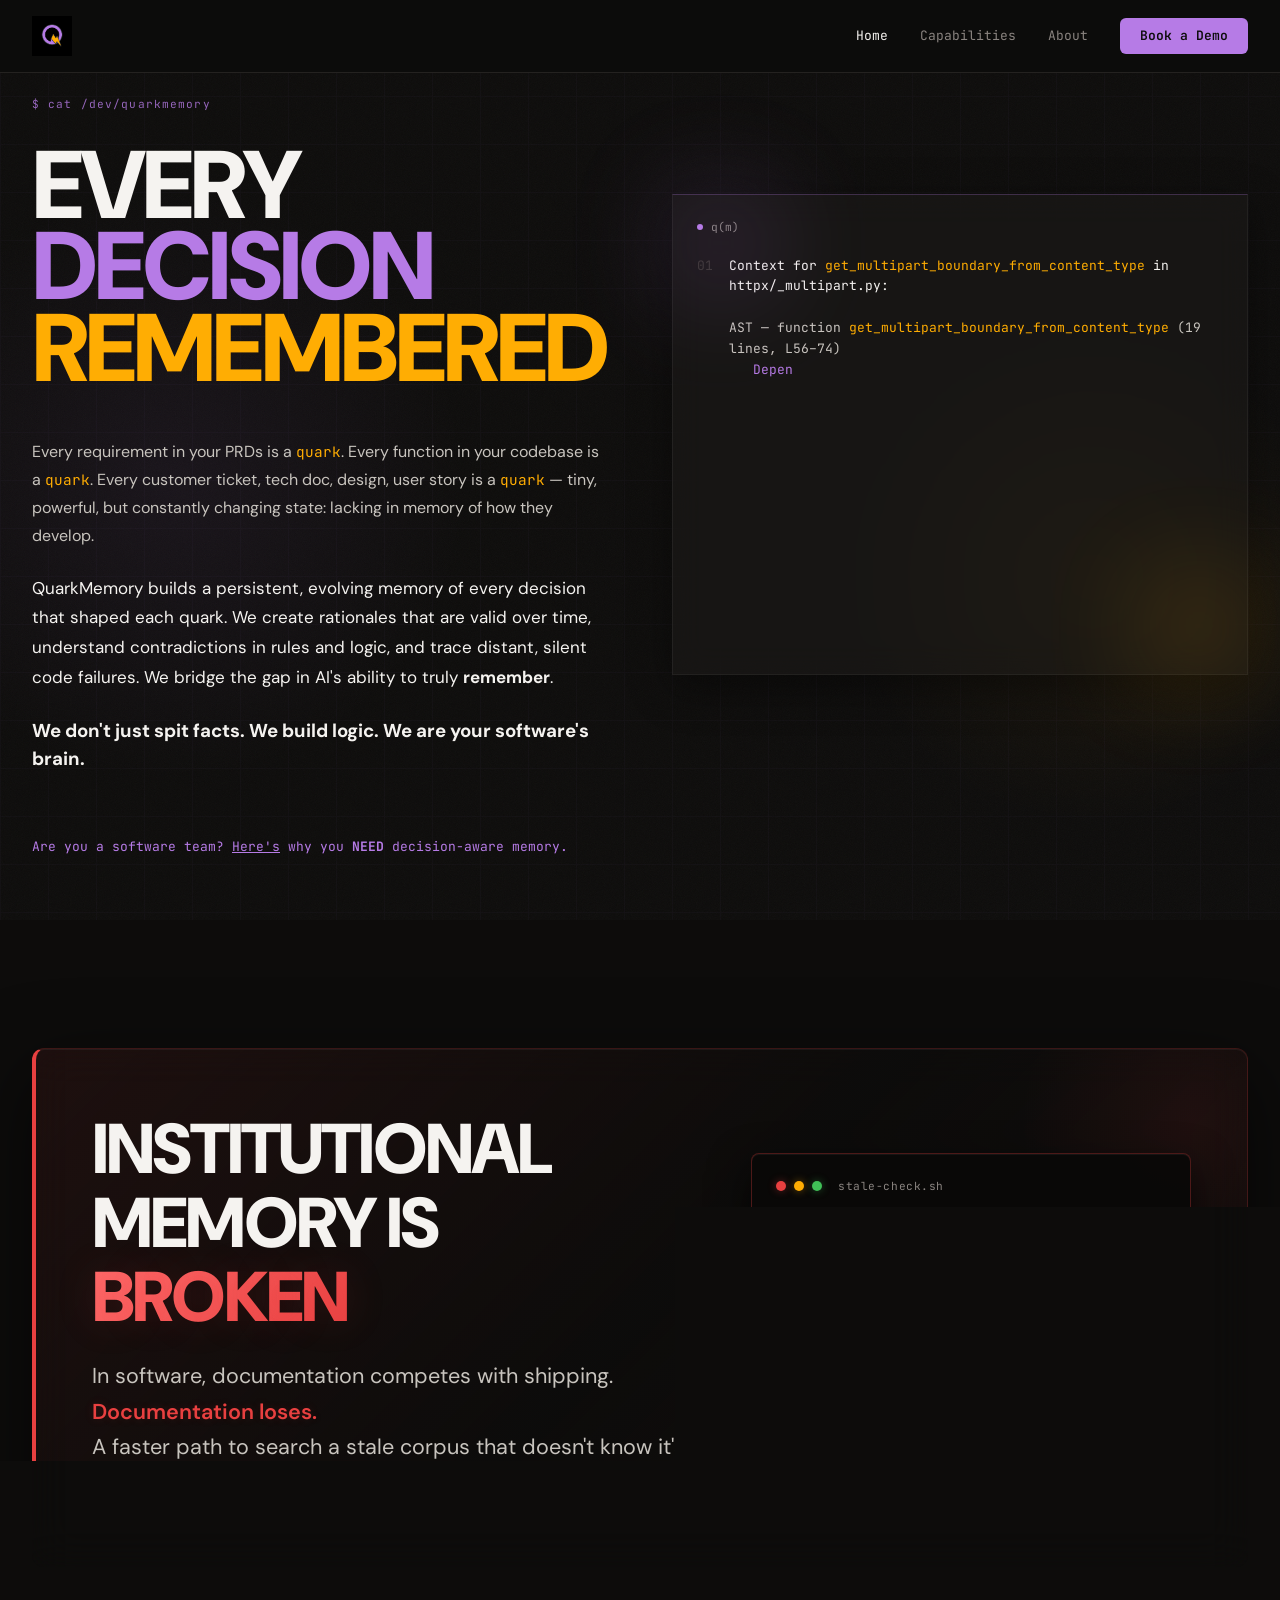
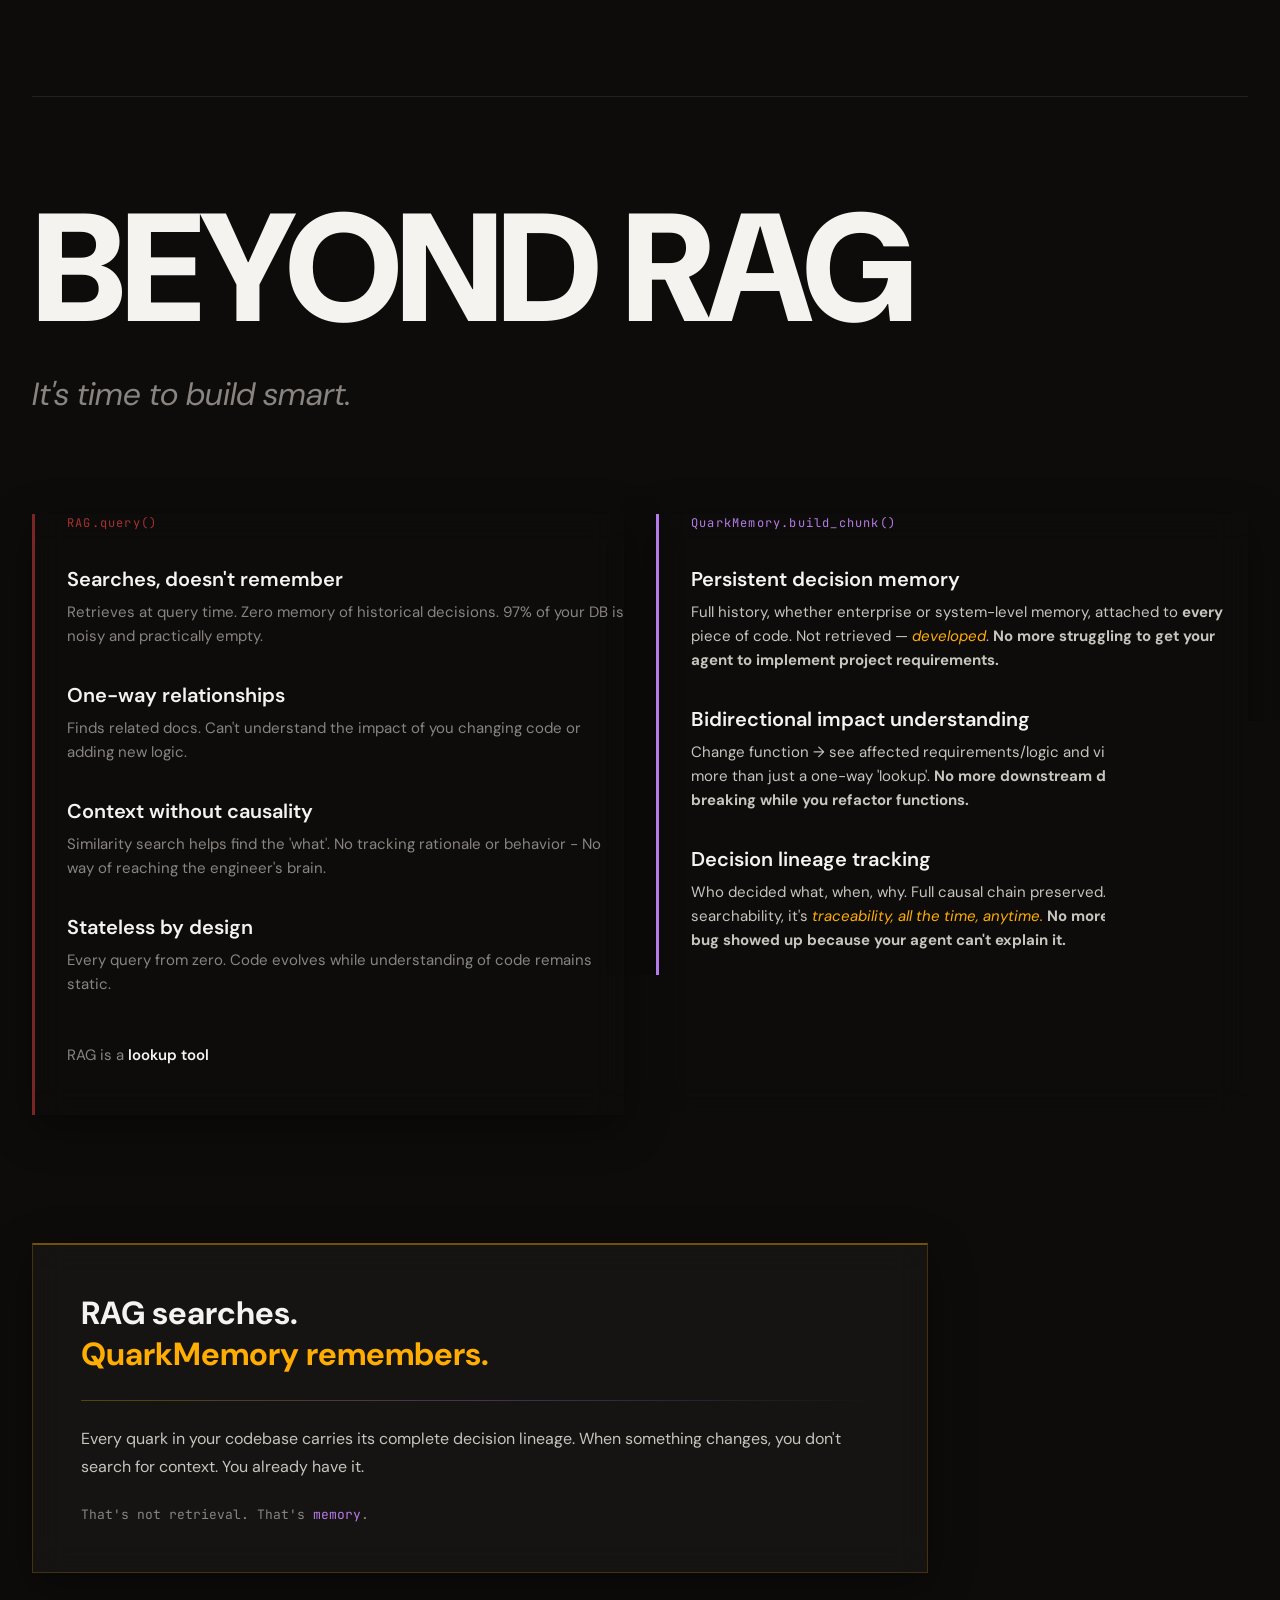
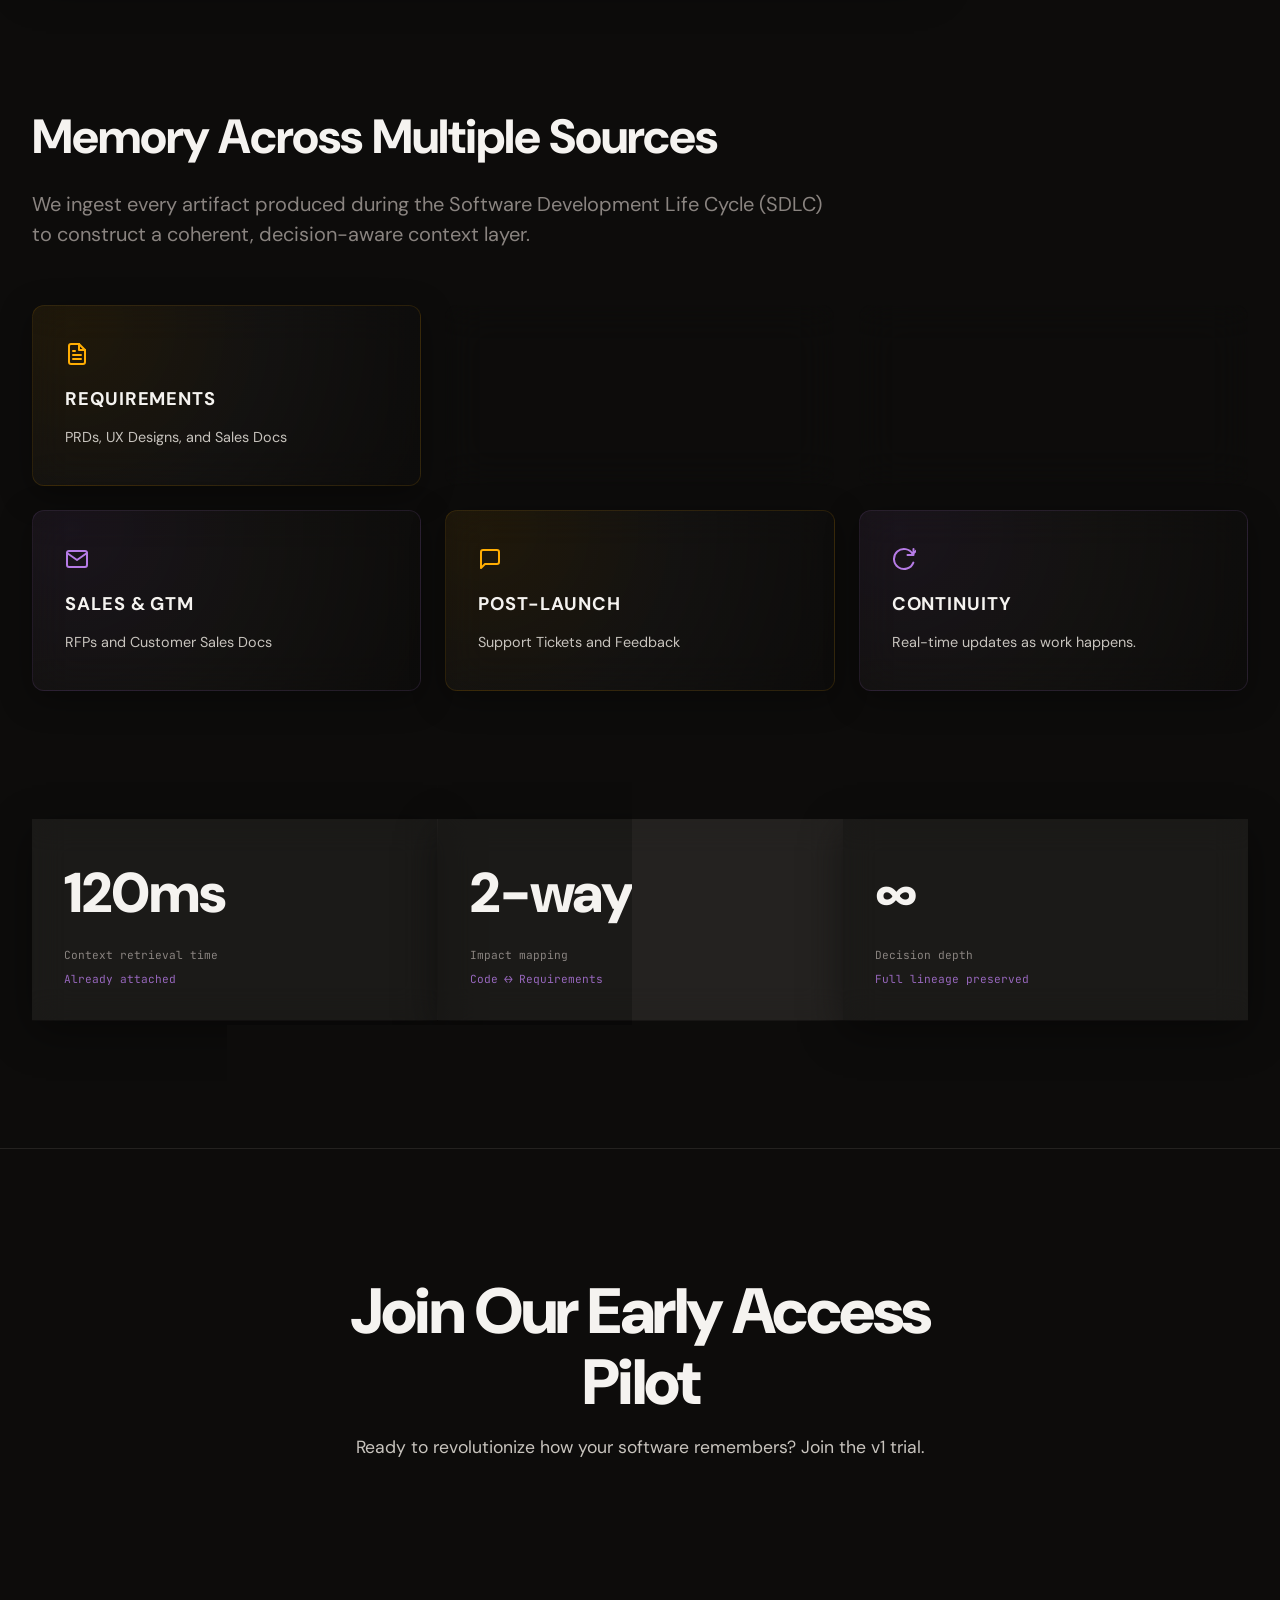
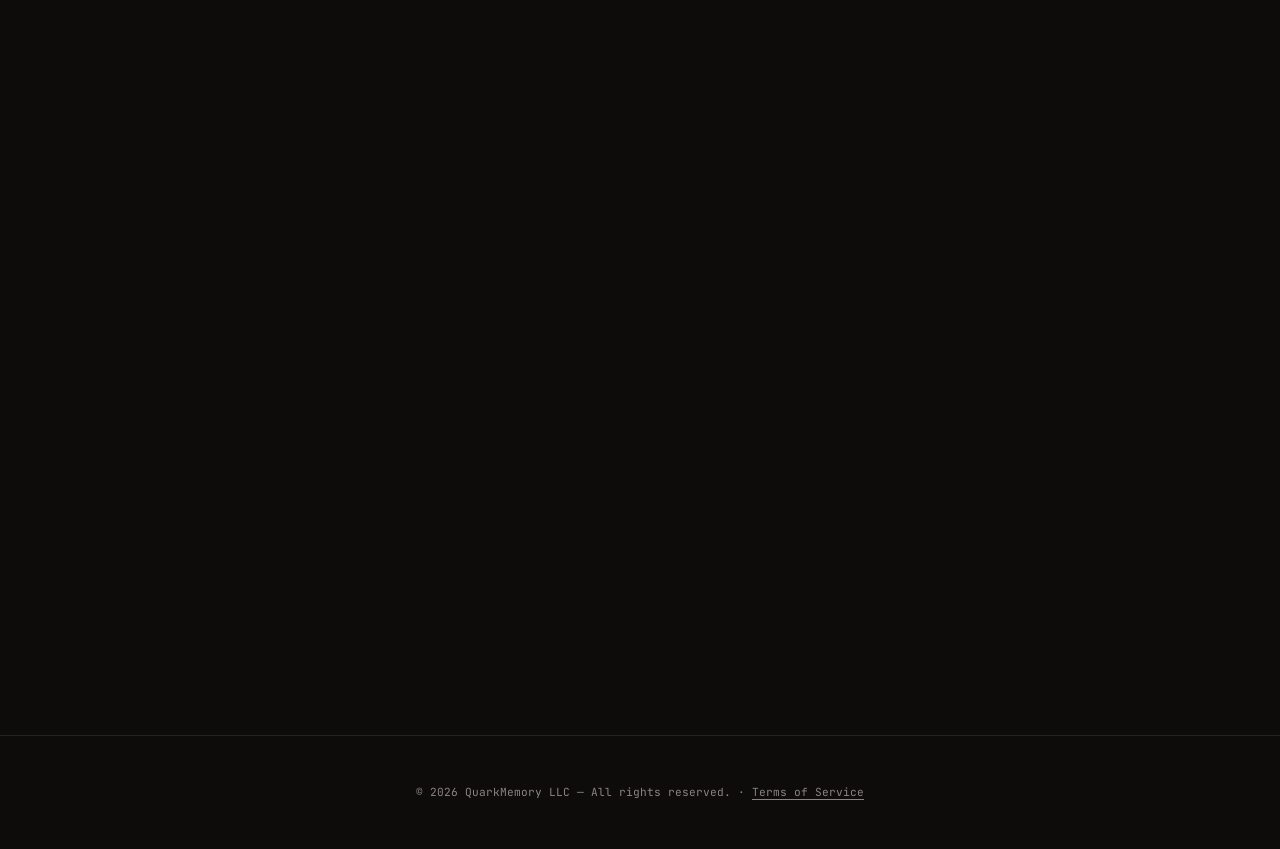
==== index.html @ e97ce676 "mobile view compatibility" ====
<!DOCTYPE html>
<html lang="en">

<head>
  <meta charset="UTF-8" />
  <meta name="viewport" content="width=device-width, initial-scale=1.0" />
  <title>QuarkMemory — Every Decision Attached</title>
  <link rel="icon" type="image/png" href="logo.png">
  <link rel="preconnect" href="https://fonts.googleapis.com" />
  <link rel="preconnect" href="https://fonts.gstatic.com" crossorigin />
  <link
    href="https://fonts.googleapis.com/css2?family=JetBrains+Mono:wght@400;500;600;700&family=DM+Sans:ital,opsz,wght@0,9..40,300;0,9..40,400;0,9..40,500;0,9..40,600;0,9..40,700;0,9..40,800;0,9..40,900;1,9..40,300;1,9..40,400&display=swap"
    rel="stylesheet" />
  <style>
    *,
    *::before,
    *::after {
      box-sizing: border-box;
      margin: 0;
      padding: 0;
    }

    :root {
      --background: #0d0c0b;
      --background-raised: rgba(19, 18, 16, 0.5);
      --foreground: #f5f3f0;
      --card: rgba(30, 28, 26, 0.5);
      --card-border: rgba(255, 255, 255, 0.05);
      --primary: #b67be6;
      --secondary: #ffad03;
      --muted-fg: #8a8480;
      --body-fg: #c8c4be;
      --border: #242220;
      --destructive: #e84040;
    }

    html {
      font-size: 16px;
      scroll-behavior: smooth;
      overflow-x: hidden;
    }

    body {
      background: var(--background);
      color: var(--foreground);
      font-family: 'DM Sans', -apple-system, BlinkMacSystemFont, sans-serif;
      -webkit-font-smoothing: antialiased;
      -moz-osx-font-smoothing: grayscale;
      line-height: 1.5;
      overflow-x: hidden;
      max-width: 100%;
      -webkit-text-size-adjust: 100%;
    }

    img,
    iframe,
    video {
      max-width: 100%;
    }

    h1, h2, h3, h4, h5, h6, p, li, dd, dt, a, span {
      overflow-wrap: break-word;
    }

    .mono,
    .code-block,
    .broken-terminal,
    .rag-col-label,
    footer p {
      overflow-wrap: anywhere;
    }

    .mono {
      font-family: 'JetBrains Mono', monospace;
    }

    a {
      color: inherit;
      text-decoration: none;
    }

    .btn-primary {
      background: var(--primary);
      color: var(--background) !important;
      font-weight: 600;
      padding: 0.5rem 1.25rem;
      border-radius: 6px;
      transition: all 0.2s;
    }

    .btn-primary:hover {
      background: var(--foreground);
      transform: translateY(-1px);
    }

    .code-panel,
    .rag-cta,
    .rag-stat,
    .rag-col,
    .q-card,
    .highlight-box,
    .highlight-quote,
    .cap-card,
    .cap-integrity-box,
    .ev-cell {
      backdrop-filter: blur(16px);
      -webkit-backdrop-filter: blur(16px);
      box-shadow: 0 12px 40px 0 rgba(0, 0, 0, 0.4);
    }

    .glass-anim {
      opacity: 0;
      transform: translateY(30px);
      transition: all 0.8s cubic-bezier(0.25, 1, 0.5, 1);
    }

    .glass-anim.active {
      opacity: 1;
      transform: translateY(0);
    }

    /* NAV */
    nav {
      position: fixed;
      top: 0;
      left: 0;
      right: 0;
      z-index: 50;
      background: rgba(13, 12, 11, 0.92);
      backdrop-filter: blur(8px);
      border-bottom: 1px solid var(--border);
    }

    .nav-inner {
      max-width: 1280px;
      margin: 0 auto;
      padding: 1rem 2rem;
      display: flex;
      align-items: center;
      justify-content: space-between;
    }

    .nav-logo {
      width: 40px;
      height: 40px;
      background: url('logo.png') center/cover no-repeat;
    }

    .nav-links {
      display: flex;
      align-items: center;
      gap: 2rem;
    }

    .nav-links a {
      font-family: 'JetBrains Mono', monospace;
      font-size: 0.8125rem;
      color: var(--muted-fg);
      transition: color 0.15s;
    }

    .nav-links a:hover,
    .nav-links a.active {
      color: var(--foreground);
    }

    /* HERO */
    #hero {
      position: relative;
      min-height: 100vh;
      display: flex;
      align-items: center;
      padding: 6rem 2rem 4rem;
      overflow: hidden;
    }

    /* Grain texture */
    #hero::before {
      content: '';
      position: absolute;
      inset: 0;
      z-index: 0;
      opacity: 0.035;
      background-image: url("data:image/svg+xml,%3Csvg viewBox='0 0 256 256' xmlns='http://www.w3.org/2000/svg'%3E%3Cfilter id='noise'%3E%3CfeTurbulence type='fractalNoise' baseFrequency='0.9' numOctaves='4' stitchTiles='stitch'/%3E%3C/filter%3E%3Crect width='100%25' height='100%25' filter='url(%23noise)'/%3E%3C/svg%3E");
      background-size: 200px 200px;
      pointer-events: none;
    }

    .hero-grid-bg {
      position: absolute;
      inset: 0;
      z-index: 0;
      opacity: 0.03;
      background-image:
        linear-gradient(rgba(182, 123, 230, 0.8) 1px, transparent 1px),
        linear-gradient(90deg, rgba(182, 123, 230, 0.8) 1px, transparent 1px);
      background-size: 48px 48px;
    }

    /* Glow blobs in background */
    .hero-blob-purple {
      position: absolute;
      top: 20%;
      left: -10%;
      z-index: 0;
      width: 600px;
      height: 600px;
      background: radial-gradient(ellipse, rgba(182, 123, 230, 0.07) 0%, transparent 70%);
      pointer-events: none;
    }

    .hero-blob-gold {
      position: absolute;
      bottom: 10%;
      right: -5%;
      z-index: 0;
      width: 500px;
      height: 500px;
      background: radial-gradient(ellipse, rgba(255, 173, 3, 0.06) 0%, transparent 70%);
      pointer-events: none;
    }

    .hero-inner {
      position: relative;
      z-index: 1;
      width: 100%;
      max-width: 1280px;
      margin: 0 auto;
      display: grid;
      grid-template-columns: 1fr 1fr;
      gap: 4rem;
      align-items: center;
    }

    .hero-inner > *,
    .section-inner,
    .rag-cols,
    .broken-memory-panel > * {
      min-width: 0;
    }

    .hero-label {
      font-family: 'JetBrains Mono', monospace;
      font-size: 0.7rem;
      color: var(--primary);
      margin-bottom: 2rem;
      letter-spacing: 0.1em;
      opacity: 0.8;
    }

    .hero-h1 {
      margin-bottom: 3rem;
      line-height: 0.85;
    }

    .hero-h1 .line {
      display: block;
      font-size: clamp(64px, 8vw, 96px);
      font-weight: 900;
      letter-spacing: -0.04em;
      font-family: 'DM Sans', sans-serif;
    }

    .hero-h1 .line-white {
      color: var(--foreground);
    }

    .hero-h1 .line-purple {
      color: var(--primary);
    }

    .hero-h1 .line-gold {
      color: var(--secondary);
    }

    .hero-text p {
      line-height: 1.75;
      margin-bottom: 1.5rem;
      font-size: 1rem;
    }

    .hero-text p.muted {
      color: var(--body-fg);
    }

    .hero-text p.muted .mono {
      color: var(--secondary);
      font-size: 0.9em;
    }

    .hero-text p.big {
      color: var(--foreground);
      font-size: 1.0625rem;
      font-weight: 400;
    }

    .hero-text p.accent {
      color: var(--foreground);
      font-size: 1.125rem;
      font-weight: 500;
      padding-top: 0.5rem;
    }

    .hero-text p.accent span {
      color: var(--secondary);
      font-style: italic;
    }

    /* CODE PANEL */
    .code-panel {
      background: var(--card);
      border: 1px solid var(--card-border);
      border-top: 1px solid rgba(182, 123, 230, 0.25);
      padding: 1.5rem;
      position: relative;
    }

    .code-panel-label {
      font-family: 'JetBrains Mono', monospace;
      font-size: 0.7rem;
      color: var(--muted-fg);
      margin-bottom: 1.25rem;
      display: flex;
      align-items: center;
      gap: 0.5rem;
    }

    .code-panel-label::before {
      content: '';
      display: inline-block;
      width: 6px;
      height: 6px;
      border-radius: 50%;
      background: var(--primary);
    }

    .code-block {
      font-family: 'JetBrains Mono', monospace;
      font-size: 0.8125rem;
    }

    .code-line {
      display: flex;
      align-items: flex-start;
      gap: 1rem;
      margin-bottom: 0.75rem;
    }

    .code-num {
      color: #3a3632;
      flex-shrink: 0;
      user-select: none;
    }

    .code-fn-name {
      color: var(--secondary);
    }

    .code-comment {
      color: #555048;
      font-size: 0.72rem;
      line-height: 1.8;
      padding-left: 1rem;
      margin-top: 0.25rem;
    }

    .code-comment .kw {
      color: rgba(182, 123, 230, 0.7);
    }

    .code-alert {
      border-left: 2px solid var(--secondary);
      background: rgba(255, 173, 3, 0.04);
      padding: 0.625rem 1rem;
      margin: 1rem 0;
    }

    .code-alert .lbl {
      color: var(--muted-fg);
      font-size: 0.65rem;
      letter-spacing: 0.08em;
    }

    .code-alert .det {
      color: var(--body-fg);
      font-size: 0.72rem;
      margin-top: 0.25rem;
    }

    .code-alert .wrn {
      color: var(--destructive);
      font-size: 0.72rem;
      margin-top: 0.25rem;
    }

    .glow-gold {
      position: absolute;
      bottom: -1rem;
      right: -1rem;
      width: 8rem;
      height: 8rem;
      background: var(--secondary);
      opacity: 0.12;
      filter: blur(50px);
      pointer-events: none;
    }

    .glow-purple {
      position: absolute;
      top: -1rem;
      left: -1rem;
      width: 8rem;
      height: 8rem;
      background: var(--primary);
      opacity: 0.12;
      filter: blur(50px);
      pointer-events: none;
    }

    /* RAG SECTION */
    #rag {
      background: var(--background);
      padding: 8rem 2rem;
    }

    .section-inner {
      max-width: 1280px;
      margin: 0 auto;
    }

    .rag-heading {
      font-size: clamp(64px, 12vw, 192px);
      font-weight: 900;
      line-height: 1;
      letter-spacing: -0.04em;
      color: var(--foreground);
      margin-bottom: 1.5rem;
      font-family: 'DM Sans', sans-serif;
    }

    .rag-sub {
      font-size: clamp(1.25rem, 2.5vw, 2rem);
      font-weight: 400;
      color: var(--muted-fg);
      margin-bottom: 6rem;
      font-style: italic;
    }

    .rag-cols {
      display: grid;
      grid-template-columns: 1fr 1fr;
      gap: 2rem;
      margin-bottom: 8rem;
    }

    .rag-col {
      border-left: 3px solid;
      padding-left: 2rem;
    }

    .rag-col.bad {
      border-color: rgba(232, 64, 64, 0.5);
    }

    .rag-col.good {
      border-color: var(--primary);
    }

    .rag-col-label {
      font-family: 'JetBrains Mono', monospace;
      font-size: 0.75rem;
      letter-spacing: 0.1em;
      margin-bottom: 2rem;
    }

    .rag-col.bad .rag-col-label {
      color: rgba(232, 64, 64, 0.7);
    }

    .rag-col.good .rag-col-label {
      color: var(--primary);
    }

    .rag-item {
      margin-bottom: 2rem;
    }

    .rag-item-title {
      font-size: 1.25rem;
      font-weight: 600;
      color: var(--foreground);
      margin-bottom: 0.375rem;
    }

    .rag-item-desc {
      font-size: 0.9375rem;
      color: var(--muted-fg);
      line-height: 1.6;
    }

    .rag-col.good .rag-item-desc {
      color: var(--body-fg);
    }

    .rag-col.good .rag-item-desc span {
      color: var(--secondary);
      font-style: italic;
    }

    .rag-col-footer {
      margin-top: 3rem;
      font-size: 0.9375rem;
      color: var(--muted-fg);
    }

    .rag-col-footer strong {
      color: var(--foreground);
      font-weight: 600;
    }

    .rag-cta {
      max-width: 56rem;
      background: var(--card);
      border: 1px solid rgba(255, 173, 3, 0.2);
      border-top: 2px solid rgba(255, 173, 3, 0.4);
      padding: 3rem;
      margin-bottom: 8rem;
    }

    .rag-cta-title {
      font-size: 2rem;
      font-weight: 700;
      color: var(--foreground);
      line-height: 1.3;
      margin-bottom: 1.5rem;
      font-family: 'DM Sans', sans-serif;
    }

    .rag-cta-title span {
      color: var(--secondary);
    }

    .rag-divider {
      height: 1px;
      background: linear-gradient(to right, rgba(255, 173, 3, 0.3), rgba(182, 123, 230, 0.3), transparent);
      margin-bottom: 1.5rem;
    }

    .rag-cta-body {
      font-size: 1rem;
      color: var(--body-fg);
      line-height: 1.75;
      margin-bottom: 1.5rem;
    }

    .rag-cta-mono {
      font-family: 'JetBrains Mono', monospace;
      font-size: 0.8125rem;
      color: var(--muted-fg);
    }

    .rag-cta-mono span {
      color: var(--primary);
    }

    .rag-stats {
      display: grid;
      grid-template-columns: repeat(3, 1fr);
      gap: 1px;
      background: var(--border);
    }

    .rag-stat {
      background: var(--background-raised);
      padding: 2rem;
    }

    .rag-stat-num {
      font-size: 3.5rem;
      font-weight: 900;
      color: var(--foreground);
      margin-bottom: 0.75rem;
      font-family: 'DM Sans', sans-serif;
      letter-spacing: -0.02em;
    }

    .rag-stat-label {
      font-family: 'JetBrains Mono', monospace;
      font-size: 0.7rem;
      color: var(--muted-fg);
    }

    .rag-stat-sub {
      font-family: 'JetBrains Mono', monospace;
      font-size: 0.7rem;
      color: var(--primary);
      margin-top: 0.5rem;
      opacity: 0.8;
    }

    /* BROKEN MEMORY PANEL */
    .broken-memory-panel {
      margin-bottom: 8rem;
      position: relative;
      background: linear-gradient(135deg, rgba(232, 64, 64, 0.08) 0%, rgba(13, 12, 11, 0.8) 50%, rgba(232, 64, 64, 0.02) 100%);
      border: 1px solid rgba(232, 64, 64, 0.20);
      border-left: 4px solid var(--destructive);
      padding: 4rem 3.5rem;
      display: grid;
      grid-template-columns: 1.15fr 0.85fr;
      gap: 4rem;
      align-items: center;
      border-radius: 12px;
      backdrop-filter: blur(20px);
      -webkit-backdrop-filter: blur(20px);
      box-shadow: 0 24px 80px rgba(0, 0, 0, 0.6), inset 0 1px 0 rgba(255, 255, 255, 0.05);
      overflow: hidden;
    }

    .broken-memory-panel::after {
      content: '';
      position: absolute;
      top: -20%;
      right: -10%;
      width: 350px;
      height: 350px;
      background: radial-gradient(circle, rgba(232, 64, 64, 0.08) 0%, transparent 70%);
      z-index: -1;
      pointer-events: none;
    }

    .broken-terminal {
      background: rgba(10, 9, 8, 0.95);
      border: 1px solid rgba(232, 64, 64, 0.3);
      border-radius: 8px;
      padding: 1.5rem;
      font-family: 'JetBrains Mono', monospace;
      box-shadow: 0 16px 40px rgba(0, 0, 0, 0.7), inset 0 1px 0 rgba(255, 255, 255, 0.05);
      overflow: hidden;
      position: relative;
    }

    @keyframes blink {
      0%, 100% { opacity: 1; }
      50% { opacity: 0; }
    }

    @keyframes pulse-icon {
      0%, 100% { transform: scale(1); opacity: 1; }
      50% { transform: scale(1.15); opacity: 0.7; }
    }

    /* SOURCES SECTION */
    .sources-section {
      margin-bottom: 8rem;
    }

    .sources-title {
      font-size: clamp(2rem, 4vw, 3rem);
      font-weight: 800;
      color: var(--foreground);
      margin-bottom: 1rem;
      letter-spacing: -0.02em;
    }

    .sources-subtitle {
      font-size: clamp(1rem, 1.8vw, 1.25rem);
      color: var(--muted-fg);
      margin-bottom: 3.5rem;
      max-width: 800px;
    }

    .sources-grid {
      display: grid;
      grid-template-columns: repeat(3, 1fr);
      gap: 1.5rem;
    }

    .source-card {
      border: 1px solid var(--card-border);
      padding: 2.25rem 2rem;
      border-radius: 12px;
      transition: all 0.4s cubic-bezier(0.16, 1, 0.3, 1);
      position: relative;
      overflow: hidden;
      display: flex;
      flex-direction: column;
      height: 100%;
      background: rgba(30, 28, 26, 0.35);
      backdrop-filter: blur(20px);
      -webkit-backdrop-filter: blur(20px);
      box-shadow: 0 8px 32px 0 rgba(0, 0, 0, 0.37);
    }

    .source-card::before {
      content: '';
      position: absolute;
      top: 0;
      left: 0;
      width: 100%;
      height: 3px;
      opacity: 0;
      transition: opacity 0.3s ease;
    }

    .source-card.gold-tint {
      background: radial-gradient(circle at 10% 10%, rgba(255, 173, 3, 0.08) 0%, rgba(30, 28, 26, 0.4) 50%, rgba(13, 12, 11, 0.9) 100%);
      border: 1px solid rgba(255, 173, 3, 0.12);
    }

    .source-card.gold-tint::before {
      background: linear-gradient(90deg, var(--secondary), transparent);
    }

    .source-card.gold-tint:hover {
      transform: translateY(-5px);
      border-color: rgba(255, 173, 3, 0.4);
      background: radial-gradient(circle at 10% 10%, rgba(255, 173, 3, 0.15) 0%, rgba(30, 28, 26, 0.5) 60%, rgba(13, 12, 11, 0.95) 100%);
      box-shadow: 0 20px 40px 0 rgba(255, 173, 3, 0.08);
    }

    .source-card.purple-tint {
      background: radial-gradient(circle at 10% 10%, rgba(182, 123, 230, 0.08) 0%, rgba(30, 28, 26, 0.4) 50%, rgba(13, 12, 11, 0.9) 100%);
      border: 1px solid rgba(182, 123, 230, 0.12);
    }

    .source-card.purple-tint::before {
      background: linear-gradient(90deg, var(--primary), transparent);
    }

    .source-card.purple-tint:hover {
      transform: translateY(-5px);
      border-color: rgba(182, 123, 230, 0.4);
      background: radial-gradient(circle at 10% 10%, rgba(182, 123, 230, 0.15) 0%, rgba(30, 28, 26, 0.5) 60%, rgba(13, 12, 11, 0.95) 100%);
      box-shadow: 0 20px 40px 0 rgba(182, 123, 230, 0.08);
    }

    .source-card:hover::before {
      opacity: 1;
    }

    .source-card-icon {
      font-size: 1.5rem;
      color: var(--secondary);
      margin-bottom: 1.25rem;
      font-family: 'JetBrains Mono', monospace;
    }

    .source-card-title {
      font-size: 1.15rem;
      font-weight: 700;
      color: var(--foreground);
      margin-bottom: 0.75rem;
      text-transform: uppercase;
      letter-spacing: 0.05em;
    }

    .source-card-desc {
      font-size: 0.9rem;
      color: var(--body-fg);
      line-height: 1.6;
    }

    footer {
      background: var(--background);
      border-top: 1px solid var(--border);
      padding: 3rem 2rem;
      text-align: center;
    }

    footer p {
      font-family: 'JetBrains Mono', monospace;
      font-size: 0.7rem;
      color: var(--muted-fg);
    }

    footer a {
      color: var(--muted-fg);
      text-decoration: underline;
      text-underline-offset: 3px;
      transition: color 0.15s;
    }

    footer a:hover {
      color: var(--foreground);
    }

    @media (max-width: 1024px) {
      .hero-inner {
        grid-template-columns: 1fr;
      }

      .code-panel {
        display: none;
      }

      .discrete-panel {
        position: relative;
        width: 100%;
      }

      .rag-cols {
        grid-template-columns: 1fr;
      }

      .rag-stats {
        grid-template-columns: 1fr;
      }

      .sources-grid {
        grid-template-columns: repeat(2, 1fr);
      }

      .broken-memory-panel {
        grid-template-columns: 1fr;
        gap: 2.5rem;
        padding: 3rem 2rem;
      }
    }

    @media (max-width: 768px) {
      .nav-inner {
        flex-wrap: wrap;
        gap: 0.75rem;
        padding: 0.75rem 1rem;
      }

      .nav-links {
        width: 100%;
        justify-content: center;
        flex-wrap: wrap;
        gap: 0.5rem 1rem;
      }

      .nav-links a {
        font-size: 0.7rem;
      }

      .btn-primary {
        padding: 0.4rem 0.75rem;
        font-size: 0.7rem;
      }
    }

    @media (max-width: 640px) {
      #hero {
        padding: 5rem 1rem 3rem;
        min-height: auto;
      }

      .hero-h1 {
        line-height: 1;
      }

      .hero-h1 .line {
        font-size: clamp(2.25rem, 12vw, 4rem);
        line-height: 1.05;
      }

      .hero-text p {
        font-size: 0.9375rem;
      }

      #rag {
        padding: 4rem 1rem;
      }

      .rag-heading {
        font-size: clamp(2rem, 10vw, 4rem);
      }

      .rag-sub {
        margin-bottom: 3rem;
        font-size: 1.1rem;
      }

      .rag-col {
        padding-left: 1.25rem;
      }

      .rag-cta {
        padding: 1.5rem;
      }

      .rag-cta-title {
        font-size: 1.5rem;
      }

      .rag-stat-num {
        font-size: 2.5rem;
      }

      .broken-memory-panel {
        padding: 1.5rem 1rem;
        margin-bottom: 4rem;
      }

      .broken-terminal {
        font-size: 0.7rem;
        overflow-x: auto;
        -webkit-overflow-scrolling: touch;
      }

      .beyond-rag-panel {
        padding-top: 3rem !important;
        margin-bottom: 3rem !important;
      }

      #demo {
        padding: 4rem 1rem !important;
      }

      .sources-grid {
        grid-template-columns: 1fr;
      }

      .source-card {
        padding: 1.75rem 1.25rem;
      }

      footer {
        padding: 2rem 1rem;
      }

      footer p {
        line-height: 1.6;
        max-width: 20rem;
        margin: 0 auto;
      }
    }
  </style>
</head>

<body>

  <nav>
    <div class="nav-inner">
      <a href="index.html" class="nav-logo"></a>
      <div class="nav-links">
        <a href="index.html" class="active">Home</a>
        <a href="capabilities.html">Capabilities</a>
        <a href="about.html">About</a>
        <a href="#demo" class="btn-primary">Book a Demo</a>
      </div>
    </div>
  </nav>

  <section id="hero">
    <div class="hero-grid-bg"></div>
    <div class="hero-blob-purple"></div>
    <div class="hero-blob-gold"></div>
    <div class="hero-inner">
      <div>
        <div class="hero-label mono">$ cat /dev/quarkmemory</div>
        <h1 class="hero-h1">
          <span class="line line-white">EVERY</span>
          <span class="line line-purple">DECISION</span>
          <span class="line line-gold">REMEMBERED</span>
        </h1>
        <div class="hero-text">
          <p class="muted">
            Every requirement in your PRDs is a <span class="mono">quark</span>. Every function in your codebase is a
            <span class="mono">quark</span>. Every customer ticket, tech doc, design, user story is a <span
              class="mono">quark</span> — tiny, powerful, but constantly changing state: lacking in memory of how they
            develop.
          </p>
          <p class="big">
            QuarkMemory builds a persistent, evolving memory of every decision that shaped each quark. We create
            rationales that are valid over time, understand contradictions in rules and logic, and trace distant,
            silent code failures. We bridge the gap in AI's ability to truly <strong>remember</strong>.
          </p>
          <h3 class="accent">
            We don't just spit facts. <strong>We build logic. We are your software's brain.</strong>
          </h3>
        </div>
      </div>

      <div class="code-panel">
        <div class="glow-purple"></div>
        <div class="glow-gold"></div>
        <div class="code-panel-label mono">q(m)</div>
        <div class="code-block">
          <div class="code-line">
            <span class="code-num">01</span>
            <div id="memory-graph-output"
              style="color:var(--body-fg); line-height: 1.6; overflow-x: auto; padding-bottom: 0.5rem;">
              <div style="color:var(--foreground)">Context for <span
                  class="code-fn-name">get_multipart_boundary_from_content_type</span> in httpx/_multipart.py:</div>
              <br>
              <div>AST — function <span class="code-fn-name">get_multipart_boundary_from_content_type</span> (19 lines,
                L56–74)</div>
              <div style="padding-left: 1.5rem;"><span style="color:#b67be6">Dependencies</span> (what this calls):
              </div>
              <div style="padding-left: 2.5rem;">• [HIGH] _unquote_and_unescape_quoted_string in httpx/_multipart.py via
                calls conf=0.90</div>
              <br>
              <div>[Topic: import mime]</div>
              <div style="padding-left: 1.5rem;">★ (<span style="color:#b67be6">behavioral</span>) The import from
                'mime-types' is unused and has been removed.</div>
              <div style="padding-left: 3rem;">[commit #2278] since 2022-06-23 conf=1.00</div>
              <br>
              <div>[Topic: feature affects]</div>
              <div style="padding-left: 1.5rem;">★ (<span style="color:#b67be6">rationale</span>) The new feature only
                affects handling of multipart HTTP requests.</div>
              <div style="padding-left: 3rem;">[commit #2278] since 2022-06-23 conf=1.00</div>
            </div>
          </div>
        </div>
      </div>
      <a href="capabilities.html" class="rag-cta-mono">
        <span>Are you a software team? <u>Here's</u> why you <strong>NEED</strong> decision-aware memory.</span>
      </a>
    </div>
  </section>

  <section id="rag">
    <div class="section-inner">
      <!-- Institutional Memory is Broken Panel -->
      <div class="broken-memory-panel">
        <div>
          <h2 class="rag-heading" style="font-size: clamp(38px, 5.5vw, 72px); color: var(--foreground); line-height: 1.05; margin-bottom: 1.5rem; letter-spacing: -0.04em;">
            INSTITUTIONAL<br>MEMORY IS <span style="background: linear-gradient(135deg, #ff6b6b, var(--destructive)); -webkit-background-clip: text; -webkit-text-fill-color: transparent; text-shadow: 0 0 40px rgba(232, 64, 64, 0.15);">BROKEN</span>
          </h2>
          <div class="rag-sub" style="font-size: clamp(1.1rem, 1.8vw, 1.35rem); line-height: 1.65; color: var(--body-fg); font-style: normal; margin-bottom: 0;">
            In software, documentation competes with shipping. <span style="color: var(--destructive); font-weight: 600; text-shadow: 0 0 10px rgba(232, 64, 64, 0.15);">Documentation loses.</span><br>
            A faster path to search a stale corpus that doesn't know it's wrong is <span class="mono" style="color: var(--secondary); font-weight: 700; text-transform: uppercase;">NOT</span> institutional memory.
          </div>
        </div>
        
        <!-- Terminal Mockup -->
        <div class="broken-terminal">
          <!-- Top bar -->
          <div style="display: flex; gap: 8px; margin-bottom: 1.25rem; border-bottom: 1px solid rgba(255,255,255,0.06); padding-bottom: 0.75rem; justify-content: flex-start; align-items: center;">
            <span style="width: 10px; height: 10px; border-radius: 50%; background: var(--destructive); display: inline-block; box-shadow: 0 0 8px rgba(232,64,64,0.4);"></span>
            <span style="width: 10px; height: 10px; border-radius: 50%; background: var(--secondary); display: inline-block; box-shadow: 0 0 8px rgba(255,173,3,0.4);"></span>
            <span style="width: 10px; height: 10px; border-radius: 50%; background: #40c057; display: inline-block; box-shadow: 0 0 8px rgba(64,192,87,0.4);"></span>
            <span style="color: var(--muted-fg); font-size: 0.7rem; margin-left: 0.5rem; letter-spacing: 0.05em; font-family: 'JetBrains Mono', monospace;">stale-check.sh</span>
          </div>
          <div style="color: var(--muted-fg); margin-bottom: 0.75rem; font-size: 0.8rem;">$ npm run check-knowledge</div>
          <div style="color: #ffe066; margin-bottom: 0.75rem; font-size: 0.8rem; display: flex; align-items: center; gap: 0.5rem;">
            <span style="display: inline-block; animation: pulse-icon 1.5s infinite; color: var(--secondary);">⚠️</span> Analyzing repository docs...
          </div>
          <div style="margin-bottom: 0.4rem; font-size: 0.75rem; line-height: 1.5; color: #ff8787;">
            <span style="background: rgba(232,64,64,0.15); color: var(--destructive); padding: 1px 6px; border-radius: 3px; font-weight: 600; margin-right: 6px;">ERR</span> auth.py: db_helper docs refer to obsolete v1 connection pools.
          </div>
          <div style="margin-bottom: 0.4rem; font-size: 0.75rem; line-height: 1.5; color: #ff8787;">
            <span style="background: rgba(232,64,64,0.15); color: var(--destructive); padding: 1px 6px; border-radius: 3px; font-weight: 600; margin-right: 6px;">ERR</span> gateway.ts: docstring describes deprecated rate limit headers.
          </div>
          <div style="margin-bottom: 0.8rem; font-size: 0.75rem; line-height: 1.5; color: #ff8787;">
            <span style="background: rgba(232,64,64,0.15); color: var(--destructive); padding: 1px 6px; border-radius: 3px; font-weight: 600; margin-right: 6px;">ERR</span> 14 stale decisions found.
          </div>
          <div style="color: var(--destructive); font-weight: 700; border-top: 1px dashed rgba(232, 64, 64, 0.3); padding-top: 0.75rem; font-size: 0.8rem; letter-spacing: 0.05em; display: flex; flex-wrap: wrap; gap: 0.5rem; justify-content: space-between; align-items: center;">
            <span>STATUS: KNOWLEDGE BROKEN</span>
            <span style="width: 8px; height: 14px; background: var(--destructive); display: inline-block; animation: blink 1s step-end infinite;"></span>
          </div>
        </div>
      </div>

      <!-- Beyond RAG Panel -->
      <div class="beyond-rag-panel" style="margin-bottom: 6rem; border-top: 1px solid var(--border); padding-top: 6rem;">
        <h2 class="rag-heading">BEYOND RAG</h2>
        <div class="rag-sub">It's time to build smart.</div>
      </div>

      <div class="rag-cols">
        <div class="rag-col bad">
          <div class="rag-col-label mono">RAG.query()</div>
          <div class="rag-item">
            <div class="rag-item-title">Searches, doesn't remember</div>
            <div class="rag-item-desc">Retrieves at query time. Zero memory of historical decisions. 97% of your DB is
              noisy and practically empty.</div>
          </div>
          <div class="rag-item">
            <div class="rag-item-title">One-way relationships</div>
            <div class="rag-item-desc">Finds related docs. Can't understand the impact of you changing code or adding
              new logic.
            </div>
          </div>
          <div class="rag-item">
            <div class="rag-item-title">Context without causality</div>
            <div class="rag-item-desc">Similarity search helps find the 'what'. No tracking rationale or behavior - No
              way of reaching the engineer's brain.</div>
          </div>
          <div class="rag-item">
            <div class="rag-item-title">Stateless by design</div>
            <div class="rag-item-desc">Every query from zero. Code evolves while understanding of code remains static.
            </div>
          </div>
          <div class="rag-col-footer">RAG is a <strong>lookup tool</strong></div>
        </div>
        <div class="rag-col good">
          <div class="rag-col-label mono">QuarkMemory.build_chunk()</div>
          <div class="rag-item">
            <div class="rag-item-title">Persistent decision memory</div>
            <div class="rag-item-desc">Full history, whether enterprise or system-level memory, attached to
              <strong>every</strong> piece of code. Not retrieved — <span>developed</span>. <strong>No more struggling
                to get your agent to implement project requirements.</strong>
            </div>
          </div>
          <div class="rag-item">
            <div class="rag-item-title">Bidirectional impact understanding</div>
            <div class="rag-item-desc">Change function → see affected requirements/logic and vice versa. This is more
              than just a one-way 'lookup'. <strong>No more downstream depedencies breaking while you refactor
                functions.</strong></div>
          </div>
          <div class="rag-item">
            <div class="rag-item-title">Decision lineage tracking</div>
            <div class="rag-item-desc">Who decided what, when, why. Full causal chain preserved. This not just
              searchability, it's <span>traceability, all the time, anytime.</span><strong> No more guessing why a bug
                showed up because your agent can't explain it.</strong></div>
          </div>
          <div class="rag-item">
            <div class="rag-item-title">Stateful evolution engine</div>
            <div class="rag-item-desc">Memory evolves with code. Every change updates your agent's knowledge.</div>
          </div>
          <div class="rag-col-footer">QuarkMemory is <strong> the <span>living</span> memory system</strong></div>
        </div>
      </div>

      <div class="rag-cta">
        <div class="rag-cta-title">RAG searches.<br><span>QuarkMemory remembers.</span></div>
        <div class="rag-divider"></div>
        <p class="rag-cta-body">Every quark in your codebase carries its complete decision lineage. When something
          changes, you don't search for context. You already have it.</p>
        <div class="rag-cta-mono mono">That's not retrieval. That's <span>memory</span>.</div>
      </div>

      <!-- Memory Across Multiple Sources Section -->
      <div class="sources-section">
        <h3 class="sources-title">Memory Across Multiple Sources</h3>
        <p class="sources-subtitle">We ingest every artifact produced during the Software Development Life Cycle (SDLC) to construct a coherent, decision-aware context layer.</p>
        
        <div class="sources-grid">
          <div class="source-card gold-tint">
            <svg width="24" height="24" viewBox="0 0 24 24" fill="none" stroke="currentColor" stroke-width="2" stroke-linecap="round" stroke-linejoin="round" style="color: var(--secondary); margin-bottom: 1.25rem;"><path d="M14 2H6a2 2 0 0 0-2 2v16a2 2 0 0 0 2 2h12a2 2 0 0 0 2-2V8z"></path><polyline points="14 2 14 8 20 8"></polyline><line x1="16" y1="13" x2="8" y2="13"></line><line x1="16" y1="17" x2="8" y2="17"></line><polyline points="10 9 9 9 8 9"></polyline></svg>
            <h4 class="source-card-title">Requirements</h4>
            <p class="source-card-desc">PRDs, UX Designs, and Sales Docs</p>
          </div>
          <div class="source-card purple-tint">
            <svg width="24" height="24" viewBox="0 0 24 24" fill="none" stroke="currentColor" stroke-width="2" stroke-linecap="round" stroke-linejoin="round" style="color: var(--primary); margin-bottom: 1.25rem;"><polyline points="16 18 22 12 16 6"></polyline><polyline points="8 6 2 12 8 18"></polyline></svg>
            <h4 class="source-card-title">Implementation</h4>
            <p class="source-card-desc">Source Code and Technical Specs</p>
          </div>
          <div class="source-card gold-tint">
            <svg width="24" height="24" viewBox="0 0 24 24" fill="none" stroke="currentColor" stroke-width="2" stroke-linecap="round" stroke-linejoin="round" style="color: var(--secondary); margin-bottom: 1.25rem;"><path d="M22 11.08V12a10 10 0 1 1-5.93-9.14"></path><polyline points="22 4 12 14.01 9 11.01"></polyline></svg>
            <h4 class="source-card-title">Validation</h4>
            <p class="source-card-desc">Manual and Automated Test Cases</p>
          </div>
          <div class="source-card purple-tint">
            <svg width="24" height="24" viewBox="0 0 24 24" fill="none" stroke="currentColor" stroke-width="2" stroke-linecap="round" stroke-linejoin="round" style="color: var(--primary); margin-bottom: 1.25rem;"><path d="M4 4h16c1.1 0 2 .9 2 2v12c0 1.1-.9 2-2 2H4c-1.1 0-2-.9-2-2V6c0-1.1.9-2 2-2z"></path><polyline points="22,6 12,13 2,6"></polyline></svg>
            <h4 class="source-card-title">Sales & GTM</h4>
            <p class="source-card-desc">RFPs and Customer Sales Docs</p>
          </div>
          <div class="source-card gold-tint">
            <svg width="24" height="24" viewBox="0 0 24 24" fill="none" stroke="currentColor" stroke-width="2" stroke-linecap="round" stroke-linejoin="round" style="color: var(--secondary); margin-bottom: 1.25rem;"><path d="M21 15a2 2 0 0 1-2 2H7l-4 4V5a2 2 0 0 1 2-2h14a2 2 0 0 1 2 2z"></path></svg>
            <h4 class="source-card-title">Post-Launch</h4>
            <p class="source-card-desc">Support Tickets and Feedback</p>
          </div>
          <div class="source-card purple-tint">
            <svg width="24" height="24" viewBox="0 0 24 24" fill="none" stroke="currentColor" stroke-width="2" stroke-linecap="round" stroke-linejoin="round" style="color: var(--primary); margin-bottom: 1.25rem;"><path d="M21.5 2v6h-6M21.34 15.57a10 10 0 1 1-.57-8.38l5.67-5.67"></path></svg>
            <h4 class="source-card-title">Continuity</h4>
            <p class="source-card-desc">Real-time updates as work happens.</p>
          </div>
        </div>
      </div>

      <div class="rag-stats">
        <div class="rag-stat">
          <div class="rag-stat-num">120ms</div>
          <div class="rag-stat-label mono">Context retrieval time</div>
          <div class="rag-stat-sub mono">Already attached</div>
        </div>
        <div class="rag-stat">
          <div class="rag-stat-num">2-way</div>
          <div class="rag-stat-label mono">Impact mapping</div>
          <div class="rag-stat-sub mono">Code ↔ Requirements</div>
        </div>
        <div class="rag-stat">
          <div class="rag-stat-num">∞</div>
          <div class="rag-stat-label mono">Decision depth</div>
          <div class="rag-stat-sub mono">Full lineage preserved</div>
        </div>
      </div>
    </div>
  </section>

  <section id="demo" style="padding: 8rem 2rem; border-top: 1px solid var(--border); overflow: hidden;">
    <div class="section-inner" style="max-width: 600px; margin: 0 auto; text-align: center;">
      <h2 class="rag-heading" style="font-size: clamp(36px, 5vw, 64px); margin-bottom: 1rem; line-height: 1.1;">Join Our
        Early Access Pilot</h2>
      <p style="color: var(--body-fg); margin-bottom: 3rem; font-size: 1.1rem;">Ready to revolutionize how your
        software remembers?
        Join the v1 trial.</p>

      <iframe
        data-tally-src="https://tally.so/embed/Zjv9Wv?alignLeft=1&hideTitle=1&transparentBackground=1&dynamicHeight=1"
        loading="lazy" width="100%" height="692" frameborder="0" marginheight="0" marginwidth="0"
        title="Join Our Early Access Pilot"></iframe>
      <script>var d = document, w = "https://tally.so/widgets/embed.js", v = function () { "undefined" != typeof Tally ? Tally.loadEmbeds() : d.querySelectorAll("iframe[data-tally-src]:not([src])").forEach((function (e) { e.src = e.dataset.tallySrc })) }; if ("undefined" != typeof Tally) v(); else if (d.querySelector('script[src="' + w + '"]') == null) { var s = d.createElement("script"); s.src = w, s.onload = v, s.onerror = v, d.body.appendChild(s); }</script>
    </div>
  </section>

  <footer>
    <p class="mono">© 2026 QuarkMemory LLC — All rights reserved. · <a href="terms.html">Terms of Service</a></p>
  </footer>

  <script>
    document.addEventListener("DOMContentLoaded", () => {
      const cards = document.querySelectorAll('.code-panel, .rag-cta, .rag-stat, .rag-col, .q-card, .highlight-box, .highlight-quote, .cap-card, .cap-integrity-box, .ev-cell, .broken-memory-panel, .beyond-rag-panel, .source-card');
      cards.forEach(el => el.classList.add('glass-anim'));
      const observer = new IntersectionObserver((entries) => {
        entries.forEach(entry => {
          if (entry.isIntersecting) {
            entry.target.classList.add('active');
          }
        });
      }, { threshold: 0.1 });
      cards.forEach(el => observer.observe(el));

      const animBox = document.getElementById('memory-graph-output');
      if (animBox) {
        function extractTextNodes(node, nodes) {
          if (node.nodeType === Node.TEXT_NODE) {
            if (node.textContent.trim().length > 0 || node.textContent.includes(' ')) {
              nodes.push(node);
            }
          } else {
            for (let child of node.childNodes) {
              extractTextNodes(child, nodes);
            }
          }
        }
        const textNodes = [];
        extractTextNodes(animBox, textNodes);

        const allSpans = [];
        textNodes.forEach(node => {
          const chars = node.textContent.split('');
          const fragment = document.createDocumentFragment();
          chars.forEach(char => {
            const span = document.createElement('span');
            span.textContent = char;
            span.style.opacity = '0';
            fragment.appendChild(span);
            allSpans.push(span);
          });
          node.parentNode.replaceChild(fragment, node);
        });

        let started = false;
        const typeObserver = new IntersectionObserver((entries) => {
          if (entries[0].isIntersecting && !started) {
            started = true;
            let i = 0;
            function typeNext() {
              let charsToType = 3;
              while (charsToType > 0 && i < allSpans.length) {
                allSpans[i].style.opacity = '1';
                if (allSpans[i].textContent !== ' ') {
                  charsToType--;
                }
                i++;
              }
              if (i < allSpans.length) {
                requestAnimationFrame(typeNext);
              }
            }
            setTimeout(typeNext, 300);
          }
        }, { threshold: 0.5 });
        typeObserver.observe(animBox);
      }
    });
  </script>
</body>

</html>
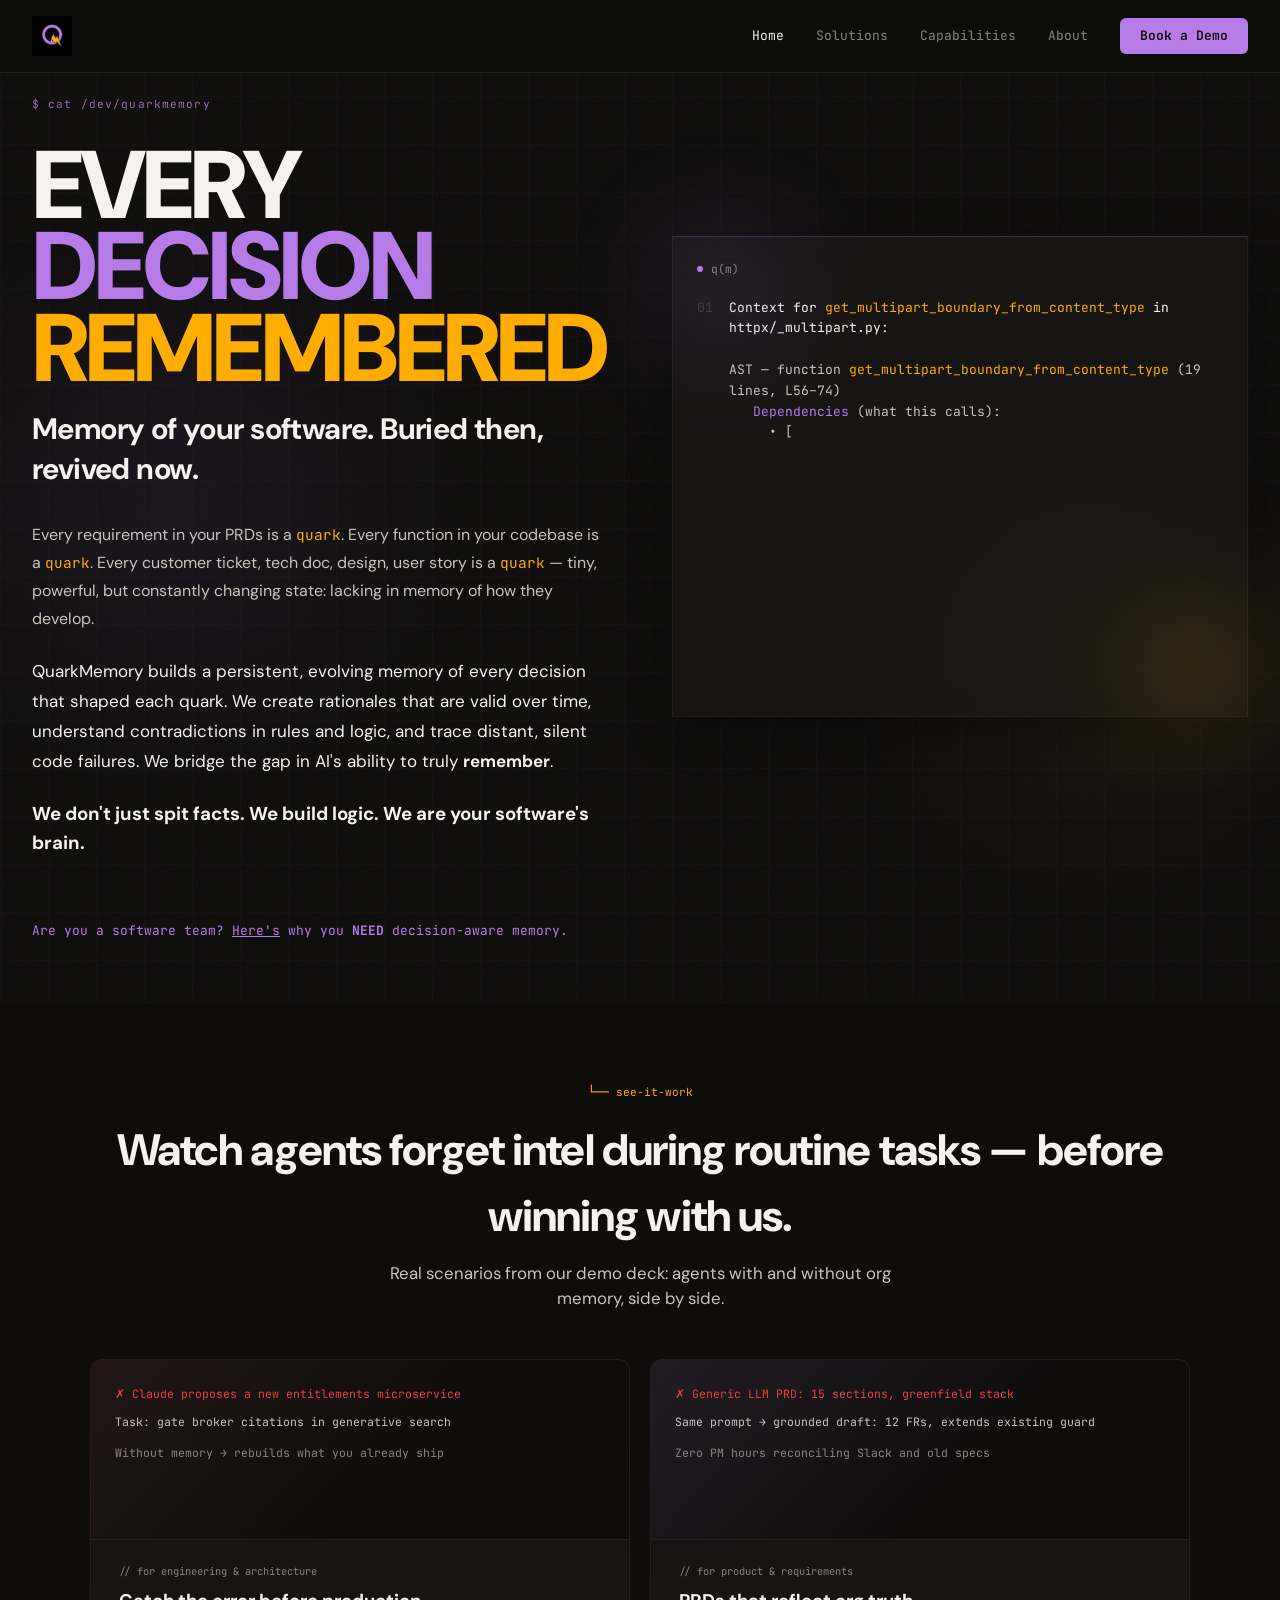
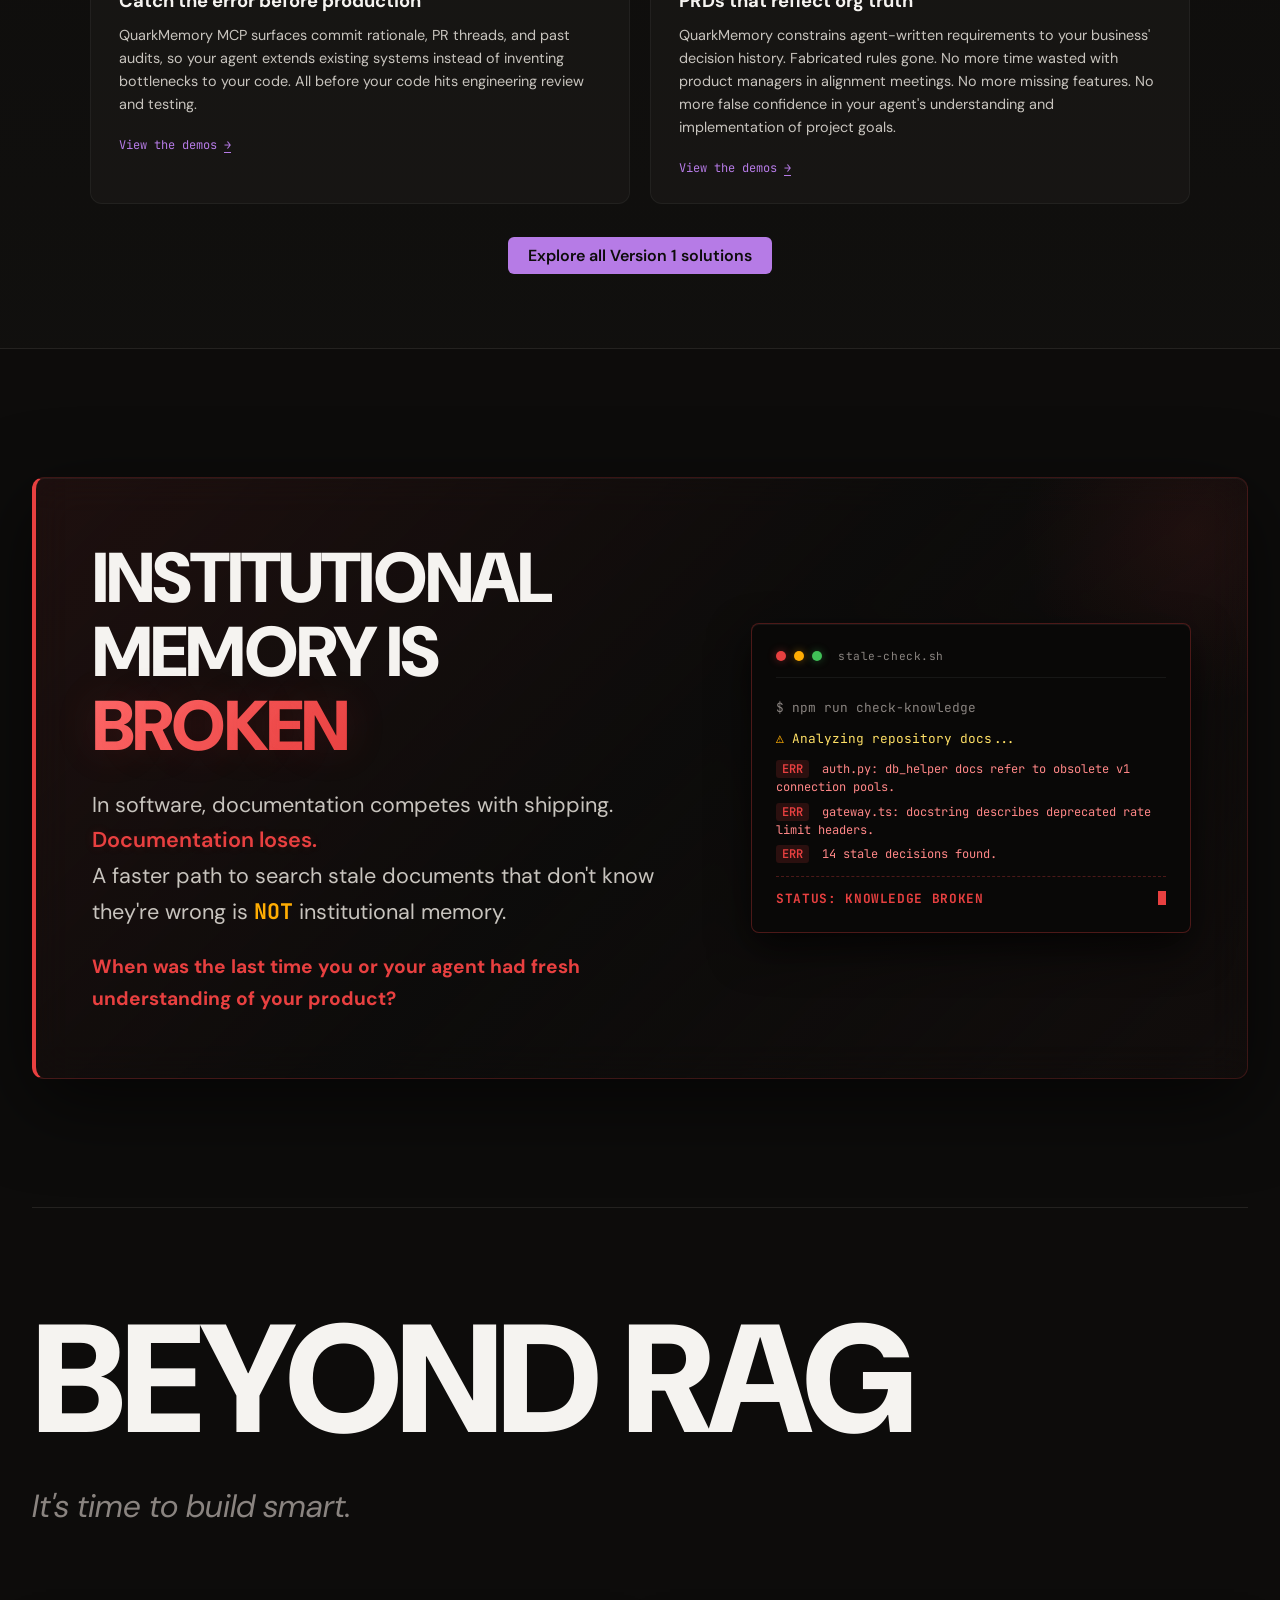
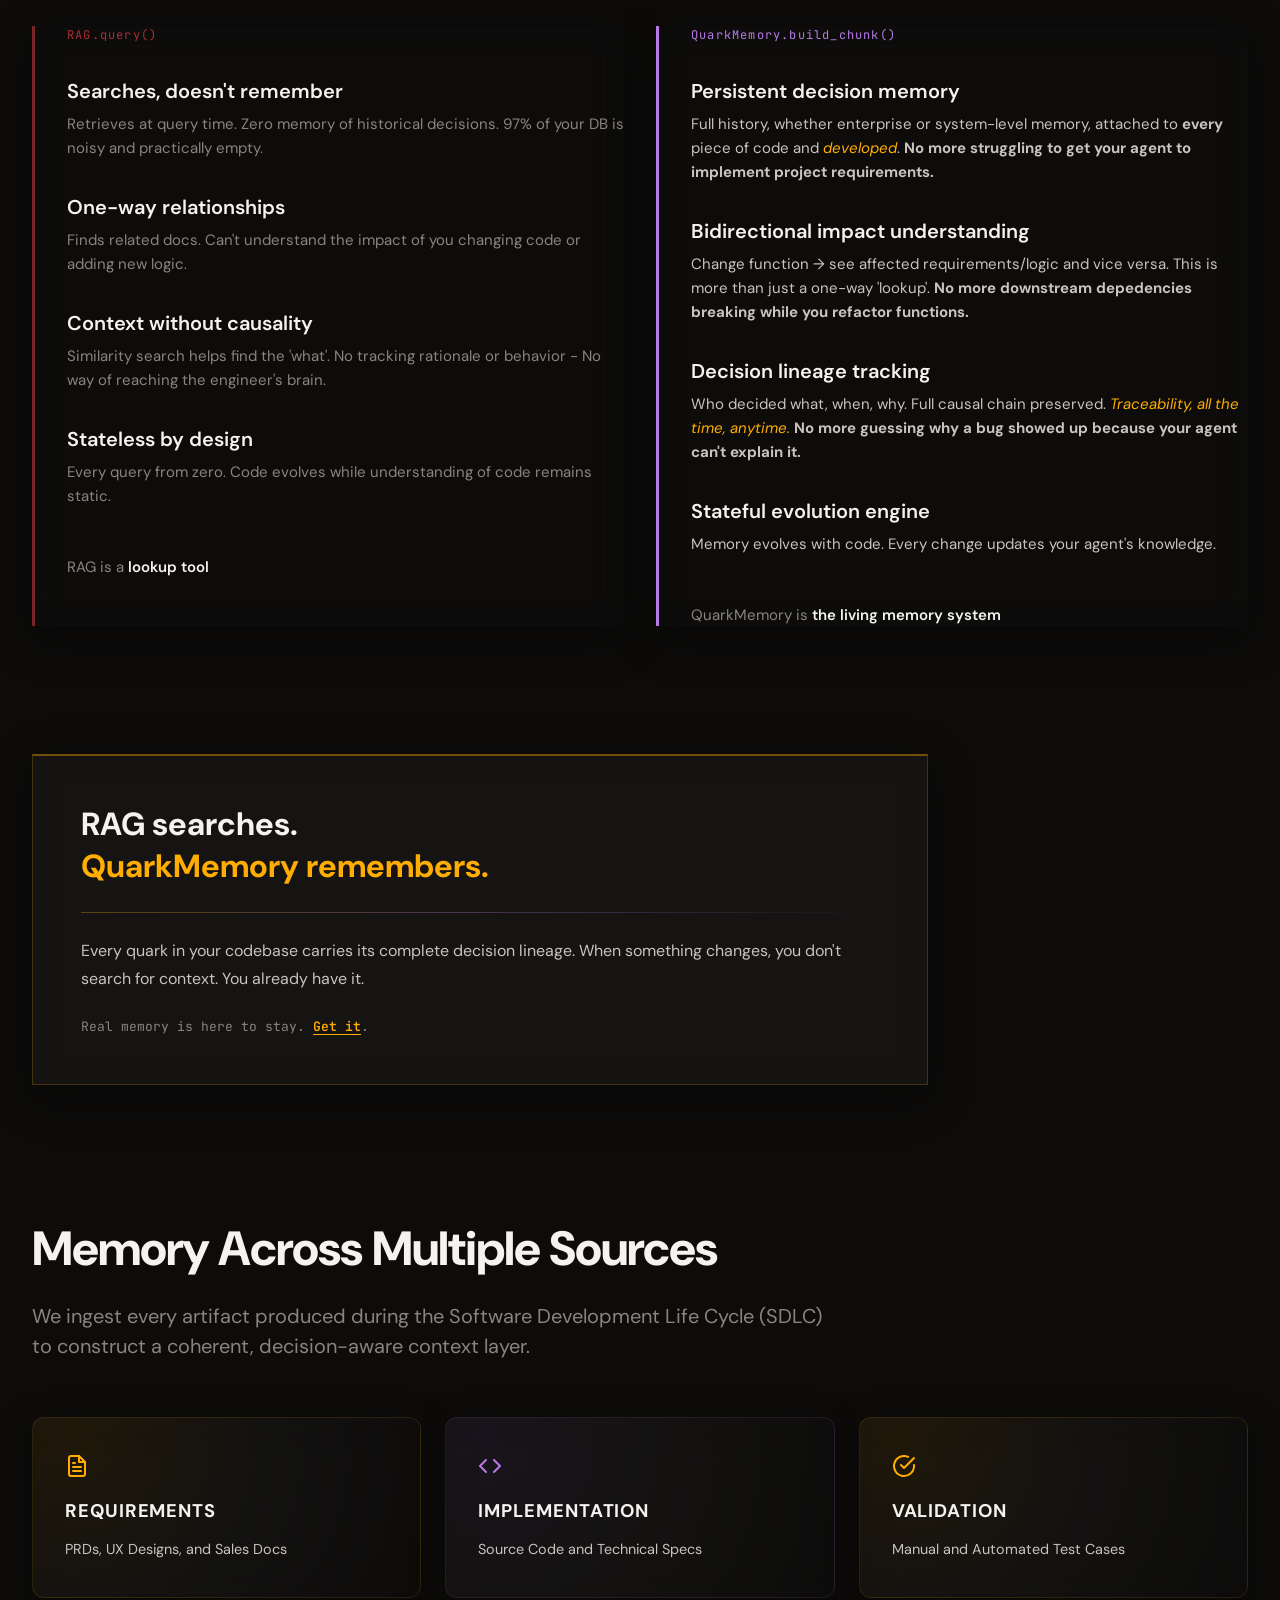
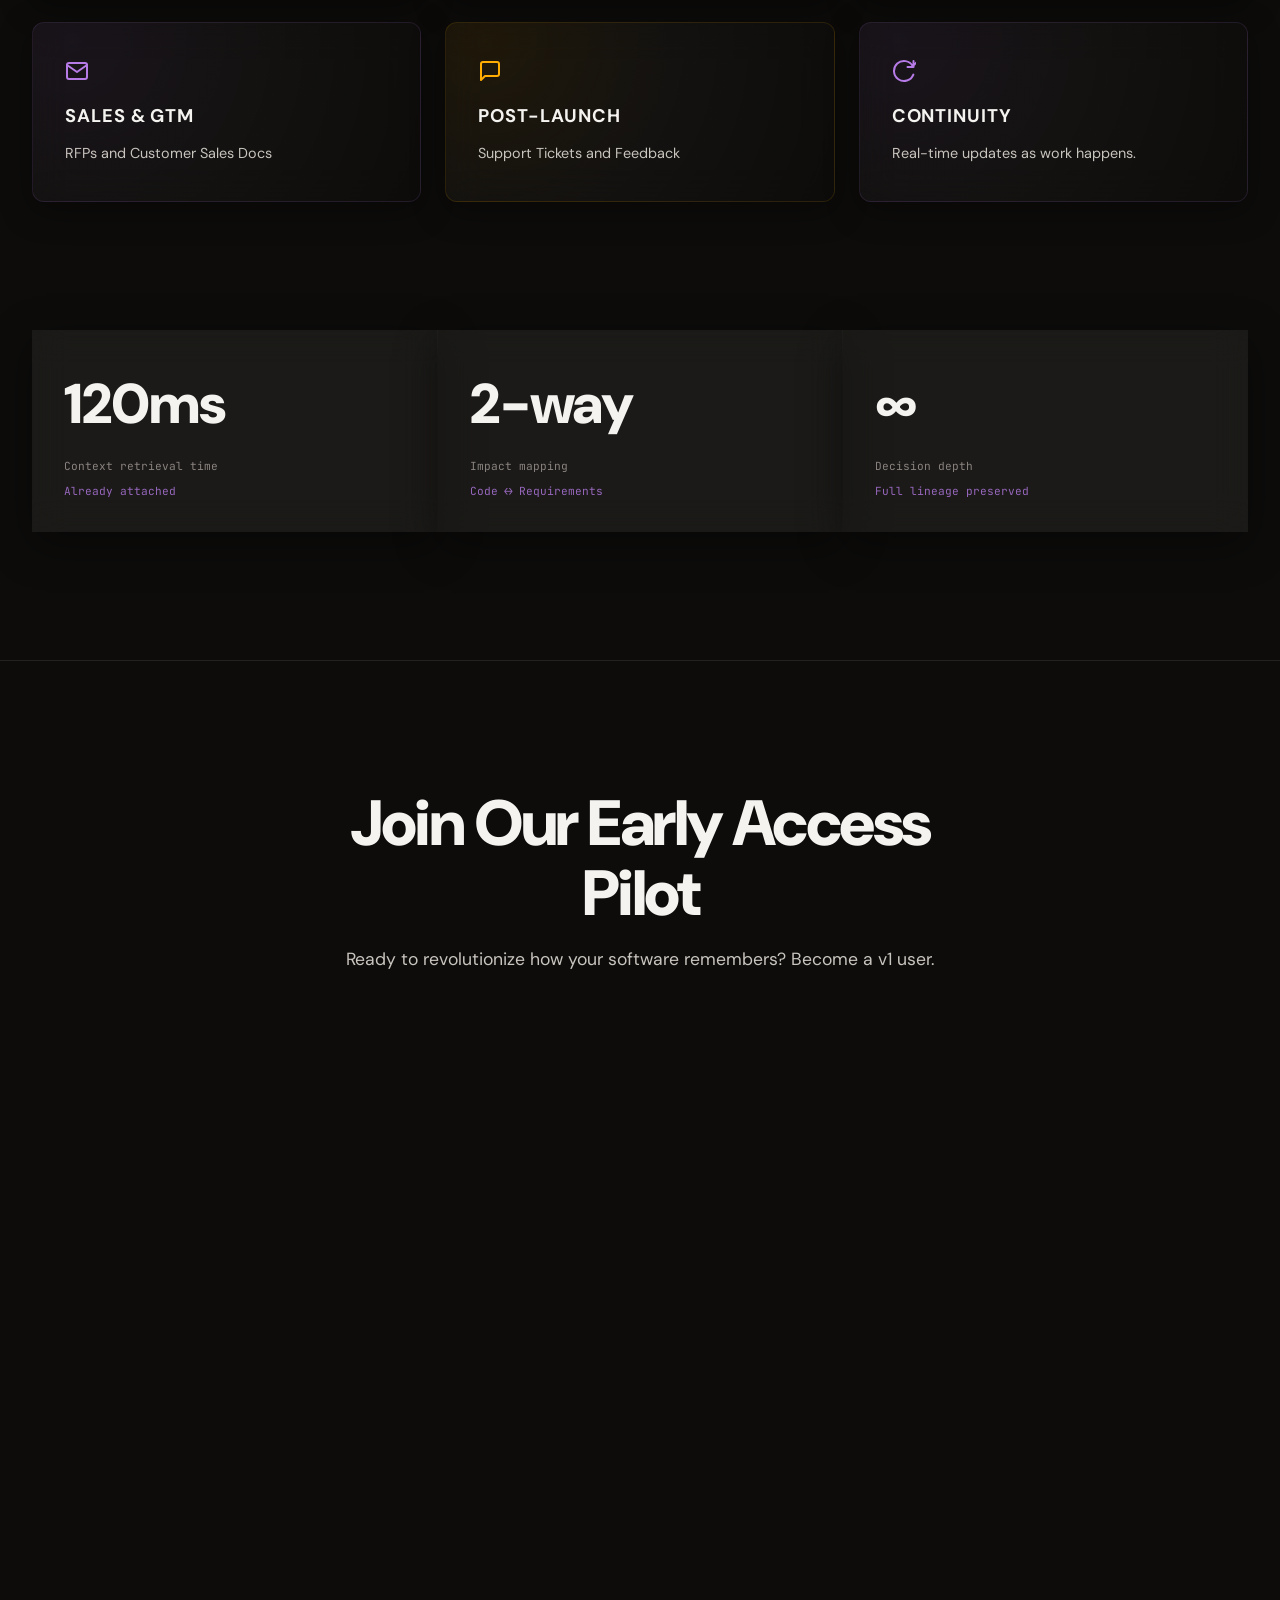
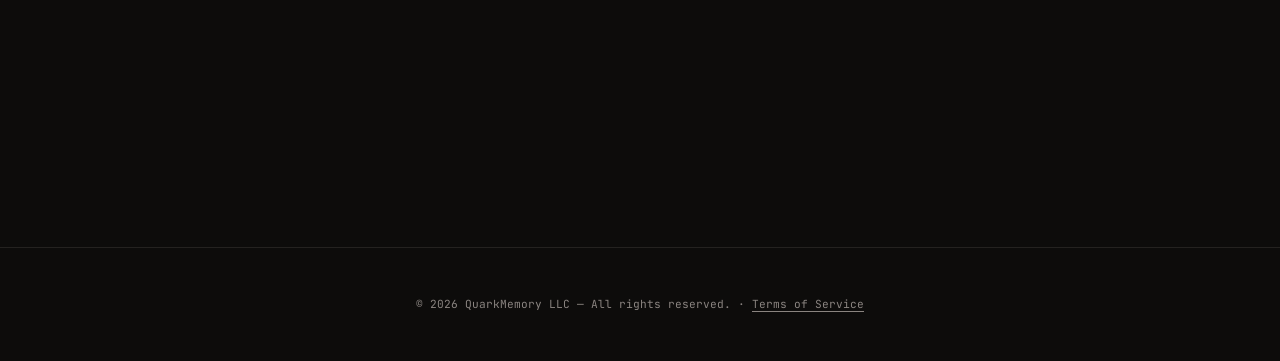
==== commit 12280558: "solutions and feature demos" ====
--- a/index.html
+++ b/index.html
@@ -249,8 +249,17 @@
     }
 
     .hero-h1 {
-      margin-bottom: 3rem;
+      margin-bottom: 1.25rem;
       line-height: 0.85;
+    }
+
+    .hero-tagline {
+      font-size: clamp(1.35rem, 3.2vw, 1.85rem);
+      font-weight: 700;
+      color: var(--foreground);
+      margin-bottom: 2rem;
+      line-height: 1.35;
+      letter-spacing: -0.02em;
     }
 
     .hero-h1 .line {
@@ -561,6 +570,17 @@
 
     .rag-cta-mono span {
       color: var(--primary);
+    }
+
+    .rag-cta-mono a {
+      color: var(--secondary);
+      font-weight: 600;
+      text-decoration: underline;
+      text-underline-offset: 3px;
+    }
+
+    .rag-cta-mono a:hover {
+      color: var(--foreground);
     }
 
     .rag-stats {
@@ -785,6 +805,84 @@
       color: var(--foreground);
     }
 
+    footer a:hover {
+      color: var(--foreground);
+    }
+
+    /* PROOF REEL */
+    #proof {
+      padding: 5rem 2rem;
+      border-bottom: 1px solid var(--border);
+      background: linear-gradient(180deg, var(--background) 0%, rgba(19, 18, 16, 0.6) 100%);
+    }
+    .proof-inner { max-width: 1100px; margin: 0 auto; min-width: 0; }
+    .proof-header { text-align: center; margin-bottom: 3rem; }
+    .proof-tag {
+      font-family: 'JetBrains Mono', monospace;
+      font-size: 0.7rem; color: var(--secondary); margin-bottom: 1rem;
+    }
+    .proof-header h2 {
+      font-size: clamp(1.75rem, 4vw, 2.75rem);
+      font-weight: 800; letter-spacing: -0.02em; margin-bottom: 0.75rem;
+    }
+    .proof-header p { color: var(--body-fg); max-width: 560px; margin: 0 auto; font-size: 1.05rem; }
+    .proof-cards {
+      display: grid; grid-template-columns: 1fr 1fr; gap: 1.25rem;
+    }
+    .proof-card {
+      display: block;
+      background: var(--card);
+      border: 1px solid var(--card-border);
+      border-radius: 12px;
+      overflow: hidden;
+      transition: all 0.35s cubic-bezier(0.16, 1, 0.3, 1);
+      position: relative;
+    }
+    .proof-card:hover {
+      border-color: rgba(182, 123, 230, 0.4);
+      transform: translateY(-4px);
+      box-shadow: 0 20px 50px rgba(0, 0, 0, 0.45);
+    }
+    .proof-card-visual {
+      padding: 1.5rem;
+      min-height: 180px;
+      font-family: 'JetBrains Mono', monospace;
+      font-size: 0.72rem;
+      line-height: 1.7;
+      border-bottom: 1px solid var(--border);
+      position: relative;
+      overflow: hidden;
+    }
+    .proof-card-visual.eng {
+      background: linear-gradient(135deg, rgba(232, 64, 64, 0.06) 0%, rgba(13, 12, 11, 0.95) 60%);
+    }
+    .proof-card-visual.pm {
+      background: linear-gradient(135deg, rgba(182, 123, 230, 0.08) 0%, rgba(13, 12, 11, 0.95) 60%);
+    }
+    .proof-card-body { padding: 1.5rem 1.75rem; }
+    .proof-card-label {
+      font-family: 'JetBrains Mono', monospace;
+      font-size: 0.65rem;
+      color: var(--muted-fg);
+      margin-bottom: 0.5rem;
+    }
+    .proof-card-title {
+      font-size: 1.15rem; font-weight: 700; margin-bottom: 0.5rem;
+    }
+    .proof-card-desc { font-size: 0.9rem; color: var(--body-fg); line-height: 1.6; margin-bottom: 1rem; }
+    .proof-card-link {
+      font-family: 'JetBrains Mono', monospace;
+      font-size: 0.75rem;
+      color: var(--primary);
+    }
+    .proof-card-link u { text-underline-offset: 3px; }
+    .proof-cta { text-align: center; margin-top: 2.5rem; }
+
+    @media (max-width: 768px) {
+      .proof-cards { grid-template-columns: 1fr; }
+      #proof { padding: 3.5rem 1rem; }
+    }
+
     @media (max-width: 1024px) {
       .hero-inner {
         grid-template-columns: 1fr;
@@ -938,6 +1036,7 @@
       <a href="index.html" class="nav-logo"></a>
       <div class="nav-links">
         <a href="index.html" class="active">Home</a>
+        <a href="solutions.html">Solutions</a>
         <a href="capabilities.html">Capabilities</a>
         <a href="about.html">About</a>
         <a href="#demo" class="btn-primary">Book a Demo</a>
@@ -957,6 +1056,7 @@
           <span class="line line-purple">DECISION</span>
           <span class="line line-gold">REMEMBERED</span>
         </h1>
+        <p class="hero-tagline">Memory of your software. Buried then, revived now.</p>
         <div class="hero-text">
           <p class="muted">
             Every requirement in your PRDs is a <span class="mono">quark</span>. Every function in your codebase is a
@@ -1013,6 +1113,47 @@
     </div>
   </section>
 
+  <section id="proof">
+    <div class="proof-inner">
+      <div class="proof-header">
+        <div class="proof-tag">└── see-it-work</div>
+        <h2>Watch agents forget intel during routine tasks — before winning with us.</h2>
+        <p>Real scenarios from our demo deck: agents with and without org memory, side by side.</p>
+      </div>
+      <div class="proof-cards">
+        <a href="solutions.html#engineering" class="proof-card glass-anim">
+          <div class="proof-card-visual eng" id="home-eng-reel">
+            <div style="color: var(--destructive);">✗ Claude proposes a new entitlements microservice</div>
+            <div style="margin-top: 0.5rem; color: var(--body-fg);">Task: gate broker citations in generative search</div>
+            <div style="margin-top: 0.75rem; color: var(--muted-fg);">Without memory → rebuilds what you already ship</div>
+          </div>
+          <div class="proof-card-body">
+            <div class="proof-card-label">// for engineering &amp; architecture</div>
+            <div class="proof-card-title">Catch the error before production</div>
+            <p class="proof-card-desc">QuarkMemory MCP surfaces commit rationale, PR threads, and past audits, so your agent extends existing systems instead of inventing bottlenecks to your code. All before your code hits engineering review and testing.</p>
+            <span class="proof-card-link">View the demos <u>→</u></span>
+          </div>
+        </a>
+        <a href="solutions.html#product" class="proof-card glass-anim">
+          <div class="proof-card-visual pm" id="home-pm-reel">
+            <div style="color: var(--destructive);">✗ Generic LLM PRD: 15 sections, greenfield stack</div>
+            <div style="margin-top: 0.5rem; color: var(--body-fg);">Same prompt → grounded draft: 12 FRs, extends existing guard</div>
+            <div style="margin-top: 0.75rem; color: var(--muted-fg);">Zero PM hours reconciling Slack and old specs</div>
+          </div>
+          <div class="proof-card-body">
+            <div class="proof-card-label">// for product &amp; requirements</div>
+            <div class="proof-card-title">PRDs that reflect org truth</div>
+            <p class="proof-card-desc">QuarkMemory constrains agent-written requirements to your business' decision history. Fabricated rules gone. No more time wasted with product managers in alignment meetings. No more missing features. No more false confidence in your agent's understanding and implementation of project goals.</p>
+            <span class="proof-card-link">View the demos <u>→</u></span>
+          </div>
+        </a>
+      </div>
+      <div class="proof-cta">
+        <a href="solutions.html" class="btn-primary">Explore all Version 1 solutions</a>
+      </div>
+    </div>
+  </section>
+
   <section id="rag">
     <div class="section-inner">
       <!-- Institutional Memory is Broken Panel -->
@@ -1023,7 +1164,8 @@
           </h2>
           <div class="rag-sub" style="font-size: clamp(1.1rem, 1.8vw, 1.35rem); line-height: 1.65; color: var(--body-fg); font-style: normal; margin-bottom: 0;">
             In software, documentation competes with shipping. <span style="color: var(--destructive); font-weight: 600; text-shadow: 0 0 10px rgba(232, 64, 64, 0.15);">Documentation loses.</span><br>
-            A faster path to search a stale corpus that doesn't know it's wrong is <span class="mono" style="color: var(--secondary); font-weight: 700; text-transform: uppercase;">NOT</span> institutional memory.
+            A faster path to search stale documents that don't know they're wrong is <span class="mono" style="color: var(--secondary); font-weight: 700; text-transform: uppercase;">NOT</span> institutional memory.
+            <p style="color: var(--destructive); font-weight: 700; margin-top: 1.25rem; font-size: clamp(1rem, 1.6vw, 1.2rem);">When was the last time you or your agent had fresh understanding of your product?</p>
           </div>
         </div>
         
@@ -1093,7 +1235,7 @@
           <div class="rag-item">
             <div class="rag-item-title">Persistent decision memory</div>
             <div class="rag-item-desc">Full history, whether enterprise or system-level memory, attached to
-              <strong>every</strong> piece of code. Not retrieved — <span>developed</span>. <strong>No more struggling
+              <strong>every</strong> piece of code and <span>developed</span>. <strong>No more struggling
                 to get your agent to implement project requirements.</strong>
             </div>
           </div>
@@ -1105,8 +1247,7 @@
           </div>
           <div class="rag-item">
             <div class="rag-item-title">Decision lineage tracking</div>
-            <div class="rag-item-desc">Who decided what, when, why. Full causal chain preserved. This not just
-              searchability, it's <span>traceability, all the time, anytime.</span><strong> No more guessing why a bug
+            <div class="rag-item-desc">Who decided what, when, why. Full causal chain preserved. <span>Traceability, all the time, anytime.</span><strong> No more guessing why a bug
                 showed up because your agent can't explain it.</strong></div>
           </div>
           <div class="rag-item">
@@ -1122,7 +1263,7 @@
         <div class="rag-divider"></div>
         <p class="rag-cta-body">Every quark in your codebase carries its complete decision lineage. When something
           changes, you don't search for context. You already have it.</p>
-        <div class="rag-cta-mono mono">That's not retrieval. That's <span>memory</span>.</div>
+        <div class="rag-cta-mono mono">Real memory is here to stay. <a href="#demo">Get it</a>.</div>
       </div>
 
       <!-- Memory Across Multiple Sources Section -->
@@ -1190,7 +1331,7 @@
         Early Access Pilot</h2>
       <p style="color: var(--body-fg); margin-bottom: 3rem; font-size: 1.1rem;">Ready to revolutionize how your
         software remembers?
-        Join the v1 trial.</p>
+        Become a v1 user.</p>
 
       <iframe
         data-tally-src="https://tally.so/embed/Zjv9Wv?alignLeft=1&hideTitle=1&transparentBackground=1&dynamicHeight=1"
@@ -1206,7 +1347,7 @@
 
   <script>
     document.addEventListener("DOMContentLoaded", () => {
-      const cards = document.querySelectorAll('.code-panel, .rag-cta, .rag-stat, .rag-col, .q-card, .highlight-box, .highlight-quote, .cap-card, .cap-integrity-box, .ev-cell, .broken-memory-panel, .beyond-rag-panel, .source-card');
+      const cards = document.querySelectorAll('.code-panel, .rag-cta, .rag-stat, .rag-col, .q-card, .highlight-box, .highlight-quote, .cap-card, .cap-integrity-box, .ev-cell, .broken-memory-panel, .beyond-rag-panel, .source-card, .proof-card');
       cards.forEach(el => el.classList.add('glass-anim'));
       const observer = new IntersectionObserver((entries) => {
         entries.forEach(entry => {
@@ -1270,6 +1411,30 @@
         }, { threshold: 0.5 });
         typeObserver.observe(animBox);
       }
+
+      const homeEngReel = document.getElementById('home-eng-reel');
+      const homePmReel = document.getElementById('home-pm-reel');
+      if (homeEngReel && homePmReel) {
+        const engSlides = [
+          '<div style="color:var(--destructive);">✗ Claude proposes a new entitlements microservice</div><div style="margin-top:0.5rem;color:var(--body-fg);">Task: gate broker citations in generative search</div><div style="margin-top:0.75rem;color:var(--muted-fg);">Without memory → rebuilds what you already ship</div>',
+          '<div style="color:var(--success);">✓ MCP injects Entitlement Guard + Composer lineage</div><div style="margin-top:0.5rem;color:var(--body-fg);">Extends existing guard — phased rollout</div><div style="margin-top:0.75rem;color:var(--muted-fg);">Review shifts to product phasing, not scope fights</div>'
+        ];
+        const pmSlides = [
+          '<div style="color:var(--destructive);">✗ Generic LLM PRD: 15 sections, greenfield stack</div><div style="margin-top:0.5rem;color:var(--body-fg);">Invented admin UI, 50ms p95, PostgreSQL service</div><div style="margin-top:0.75rem;color:var(--muted-fg);">Eng: "We already have this — why rebuild?"</div>',
+          '<div style="color:var(--success);">✓ Grounded PRD: 12 FRs, org truth + explicit net-new</div><div style="margin-top:0.5rem;color:var(--body-fg);">Validation gate before "ready to share"</div><div style="margin-top:0.75rem;color:var(--muted-fg);">No PM reconciling Slack, PRDs, or eng threads</div>'
+        ];
+        let s = 0;
+        homeEngReel.style.transition = homePmReel.style.transition = 'opacity 0.35s';
+        setInterval(() => {
+          s = 1 - s;
+          homeEngReel.style.opacity = homePmReel.style.opacity = '0';
+          setTimeout(() => {
+            homeEngReel.innerHTML = engSlides[s];
+            homePmReel.innerHTML = pmSlides[s];
+            homeEngReel.style.opacity = homePmReel.style.opacity = '1';
+          }, 250);
+        }, 4000);
+      }
     });
   </script>
 </body>
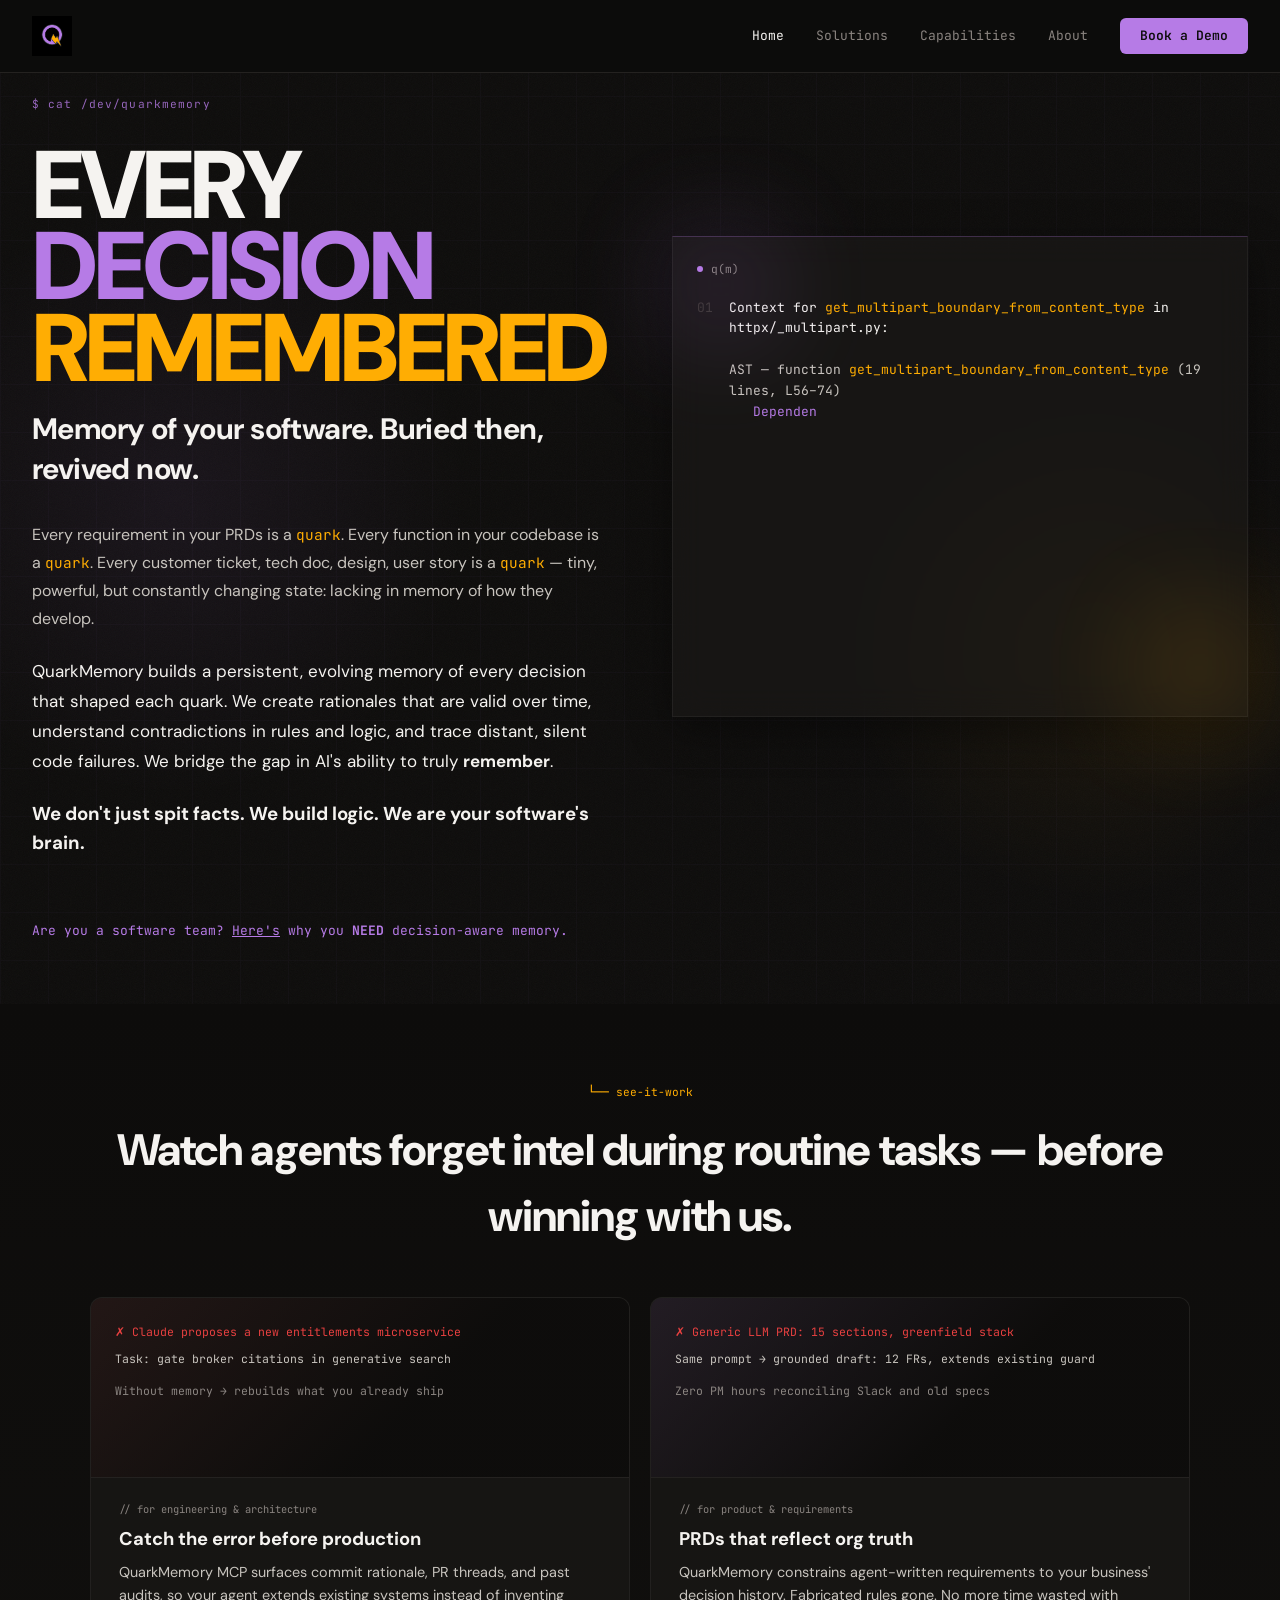
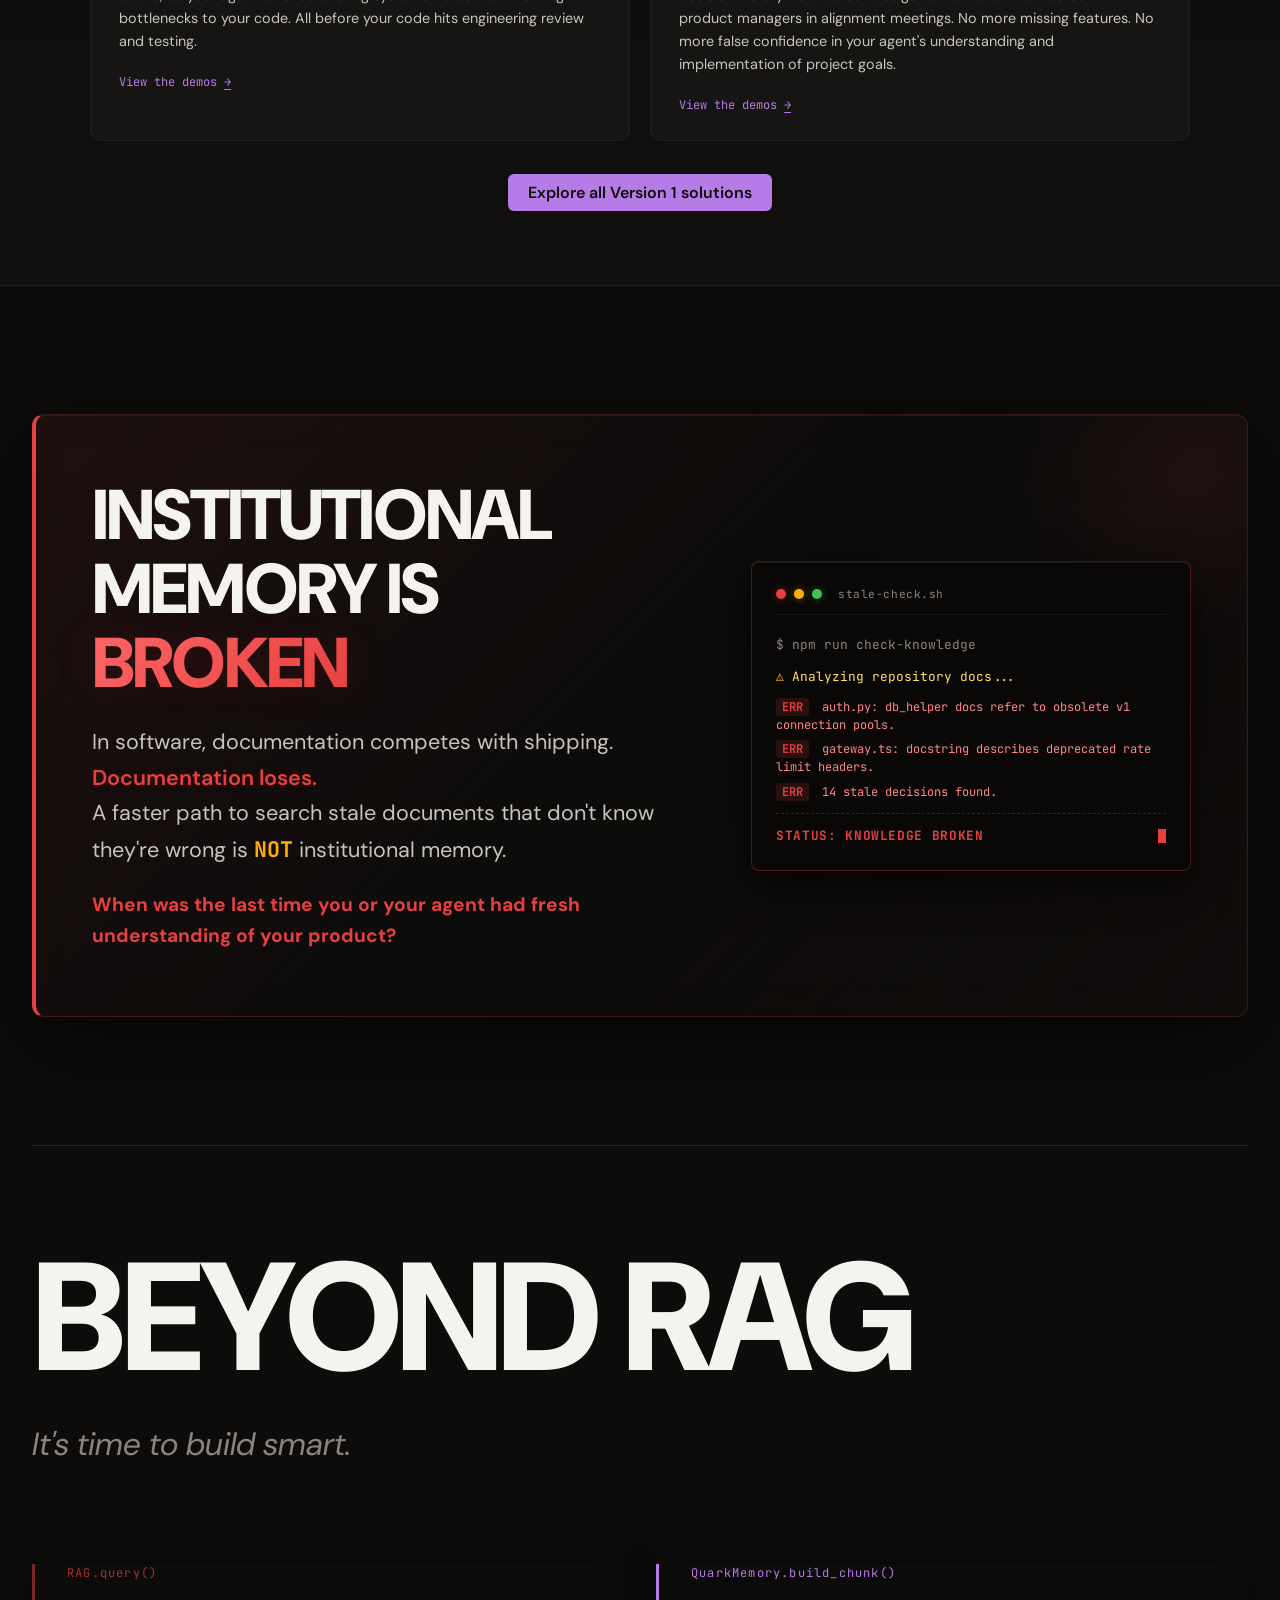
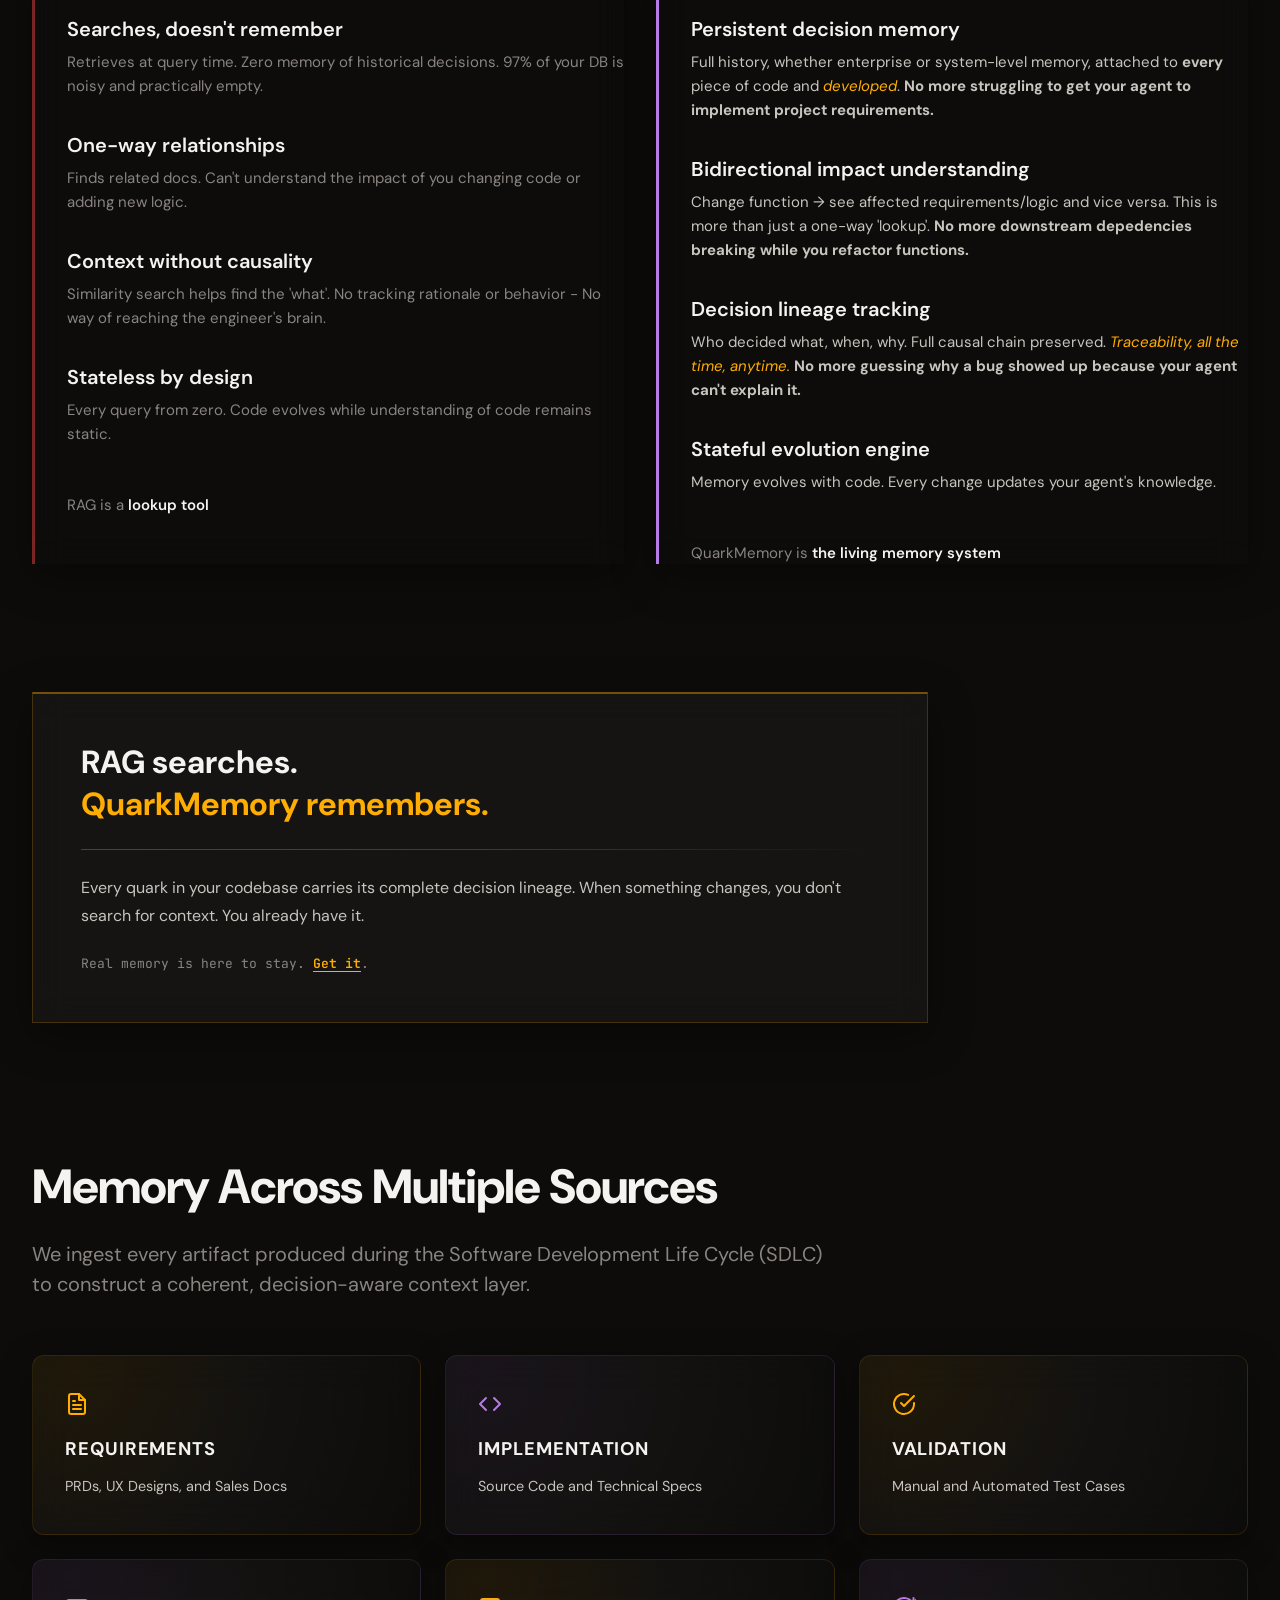
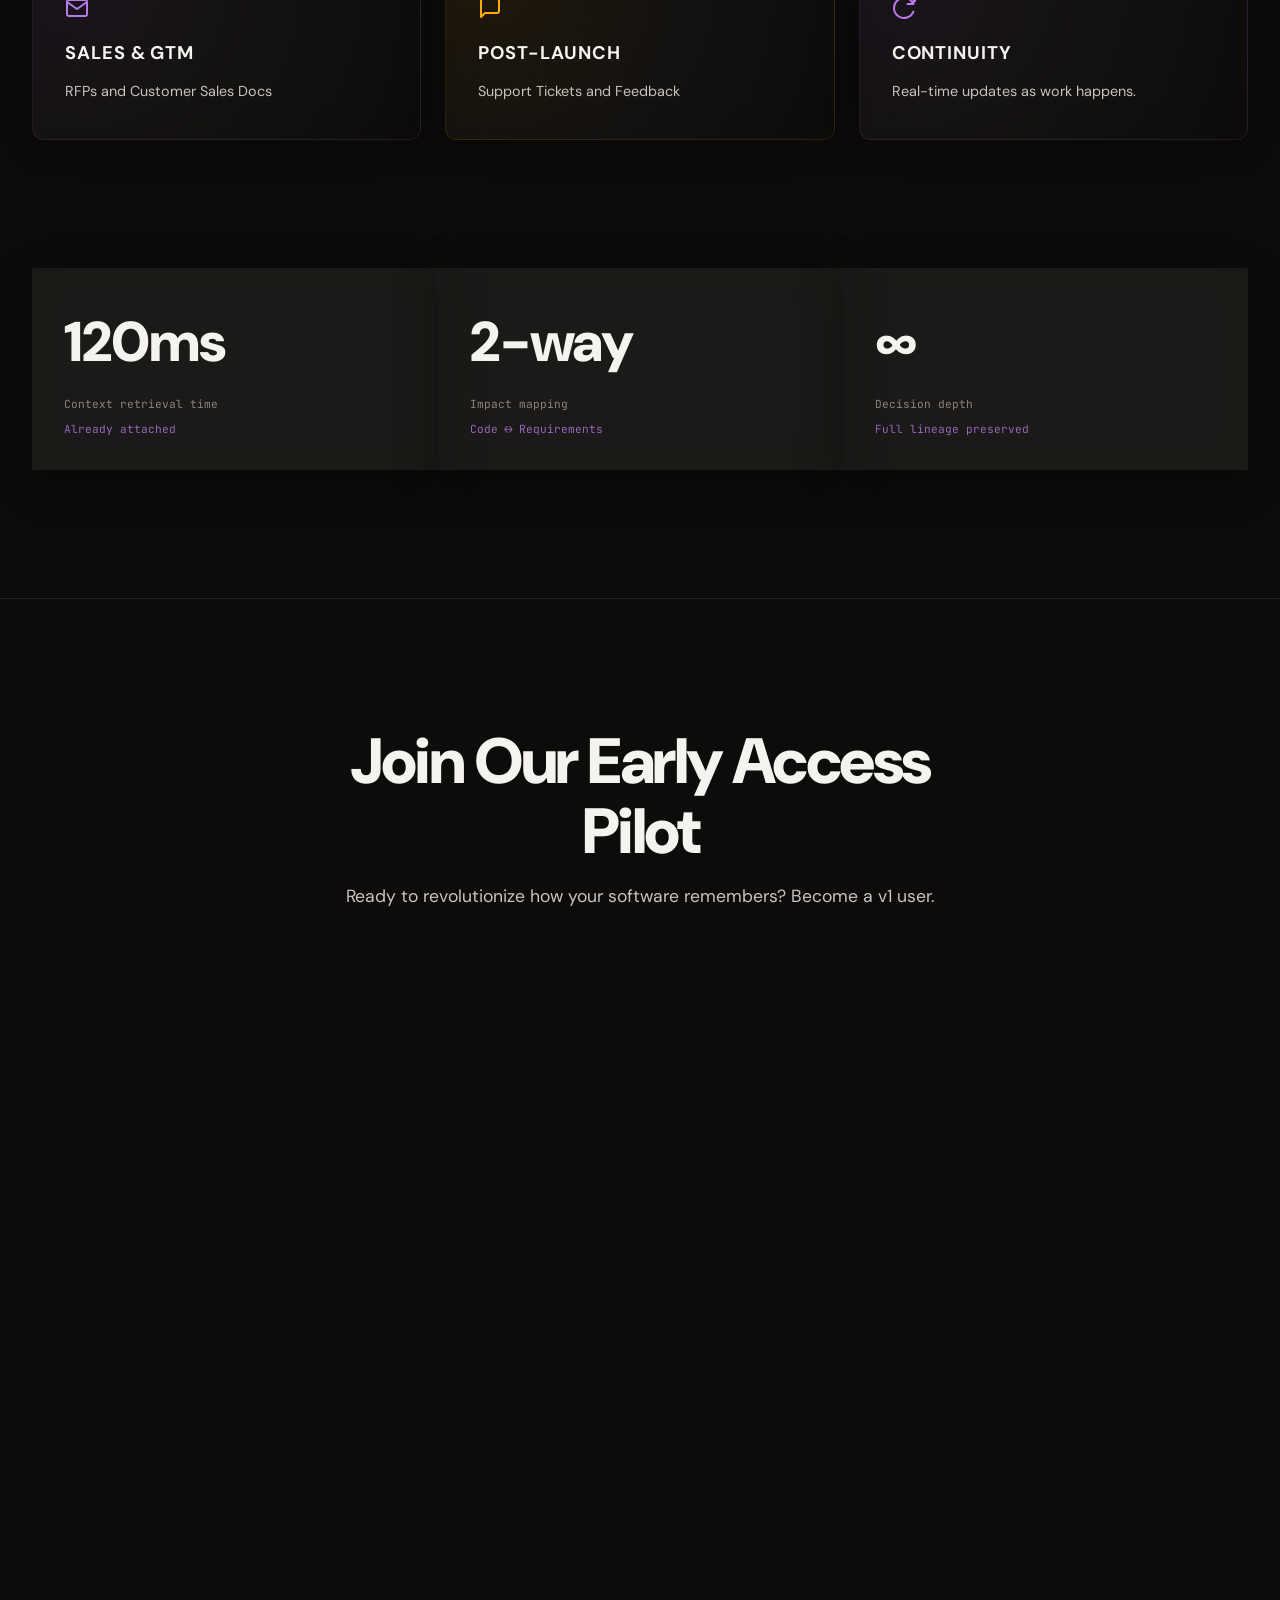
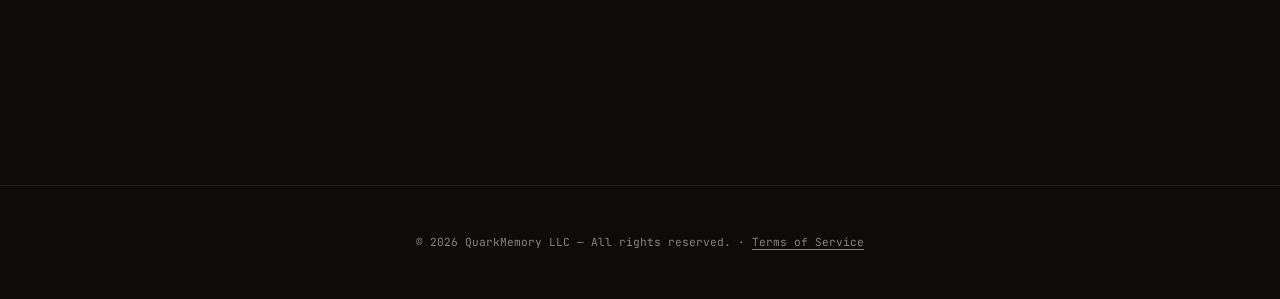
==== commit ddcc8924: "Update index.html" ====
--- a/index.html
+++ b/index.html
@@ -1118,7 +1118,6 @@
       <div class="proof-header">
         <div class="proof-tag">└── see-it-work</div>
         <h2>Watch agents forget intel during routine tasks — before winning with us.</h2>
-        <p>Real scenarios from our demo deck: agents with and without org memory, side by side.</p>
       </div>
       <div class="proof-cards">
         <a href="solutions.html#engineering" class="proof-card glass-anim">
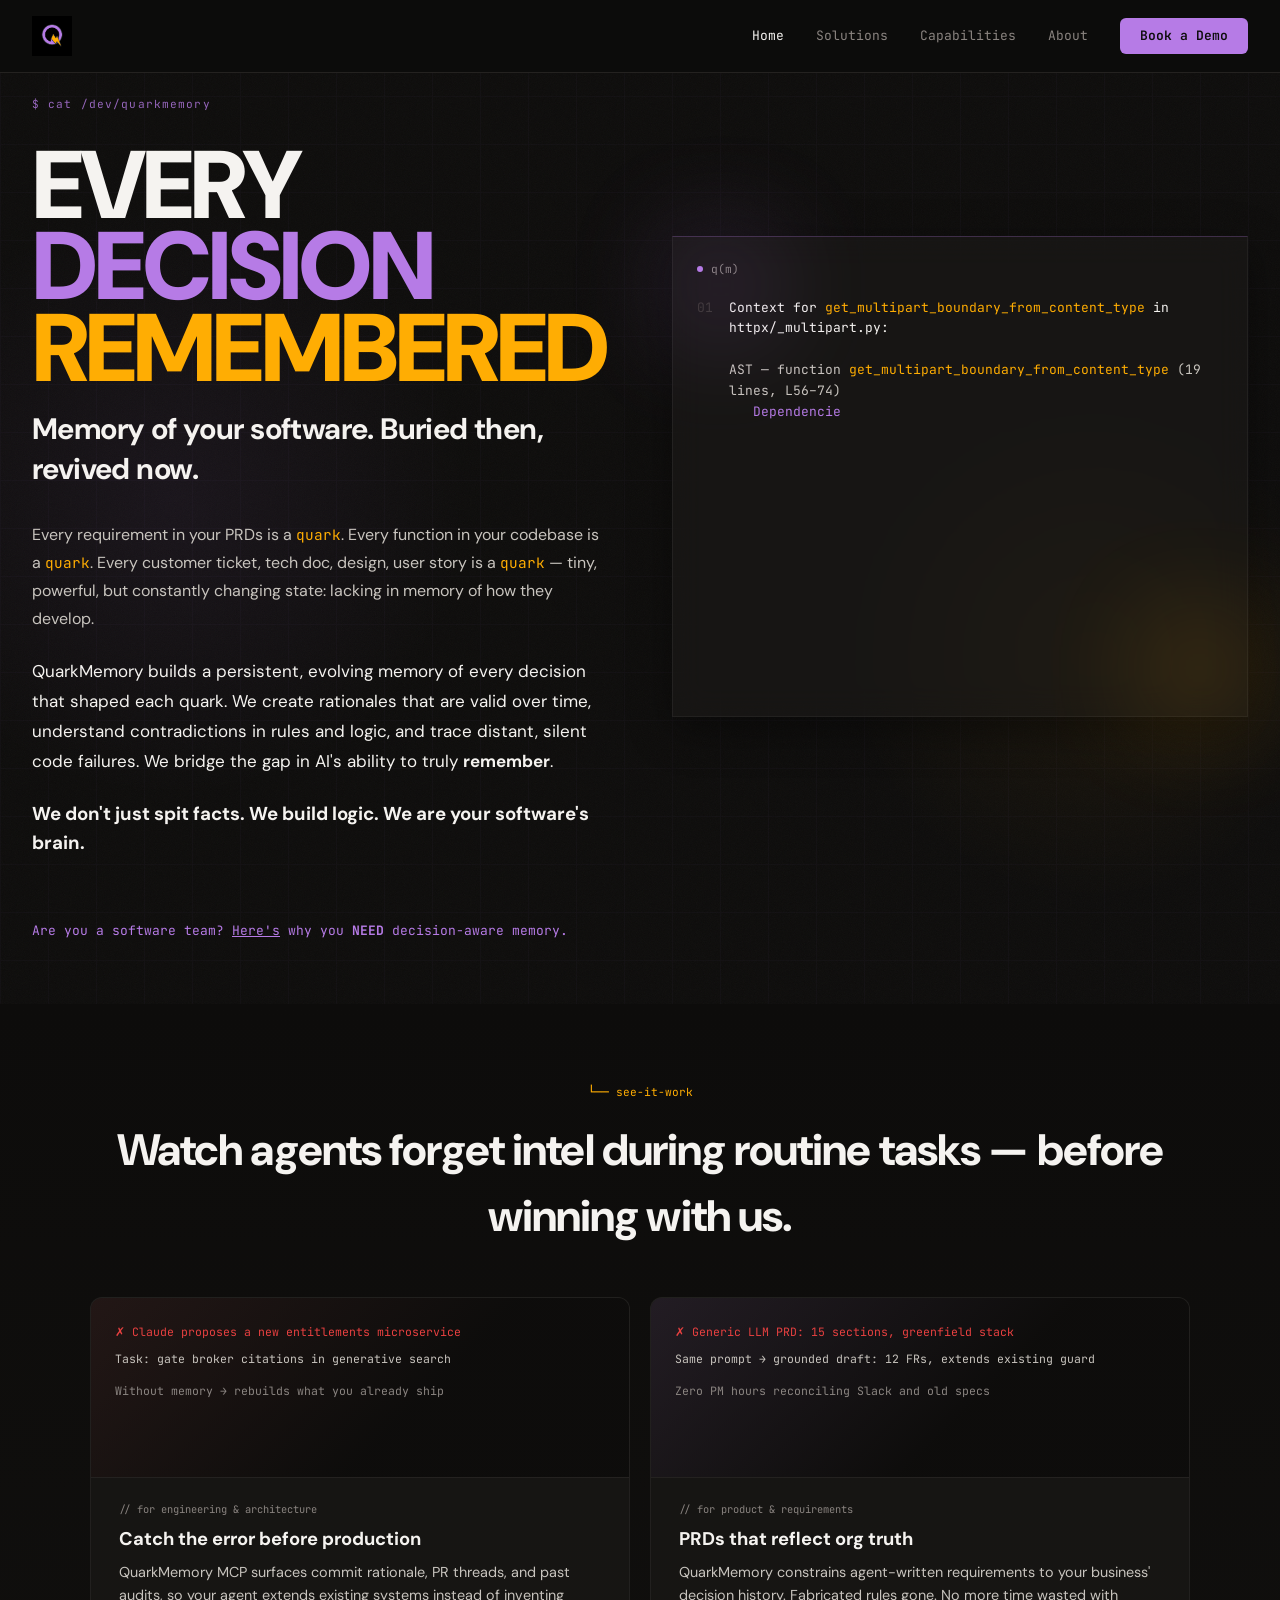
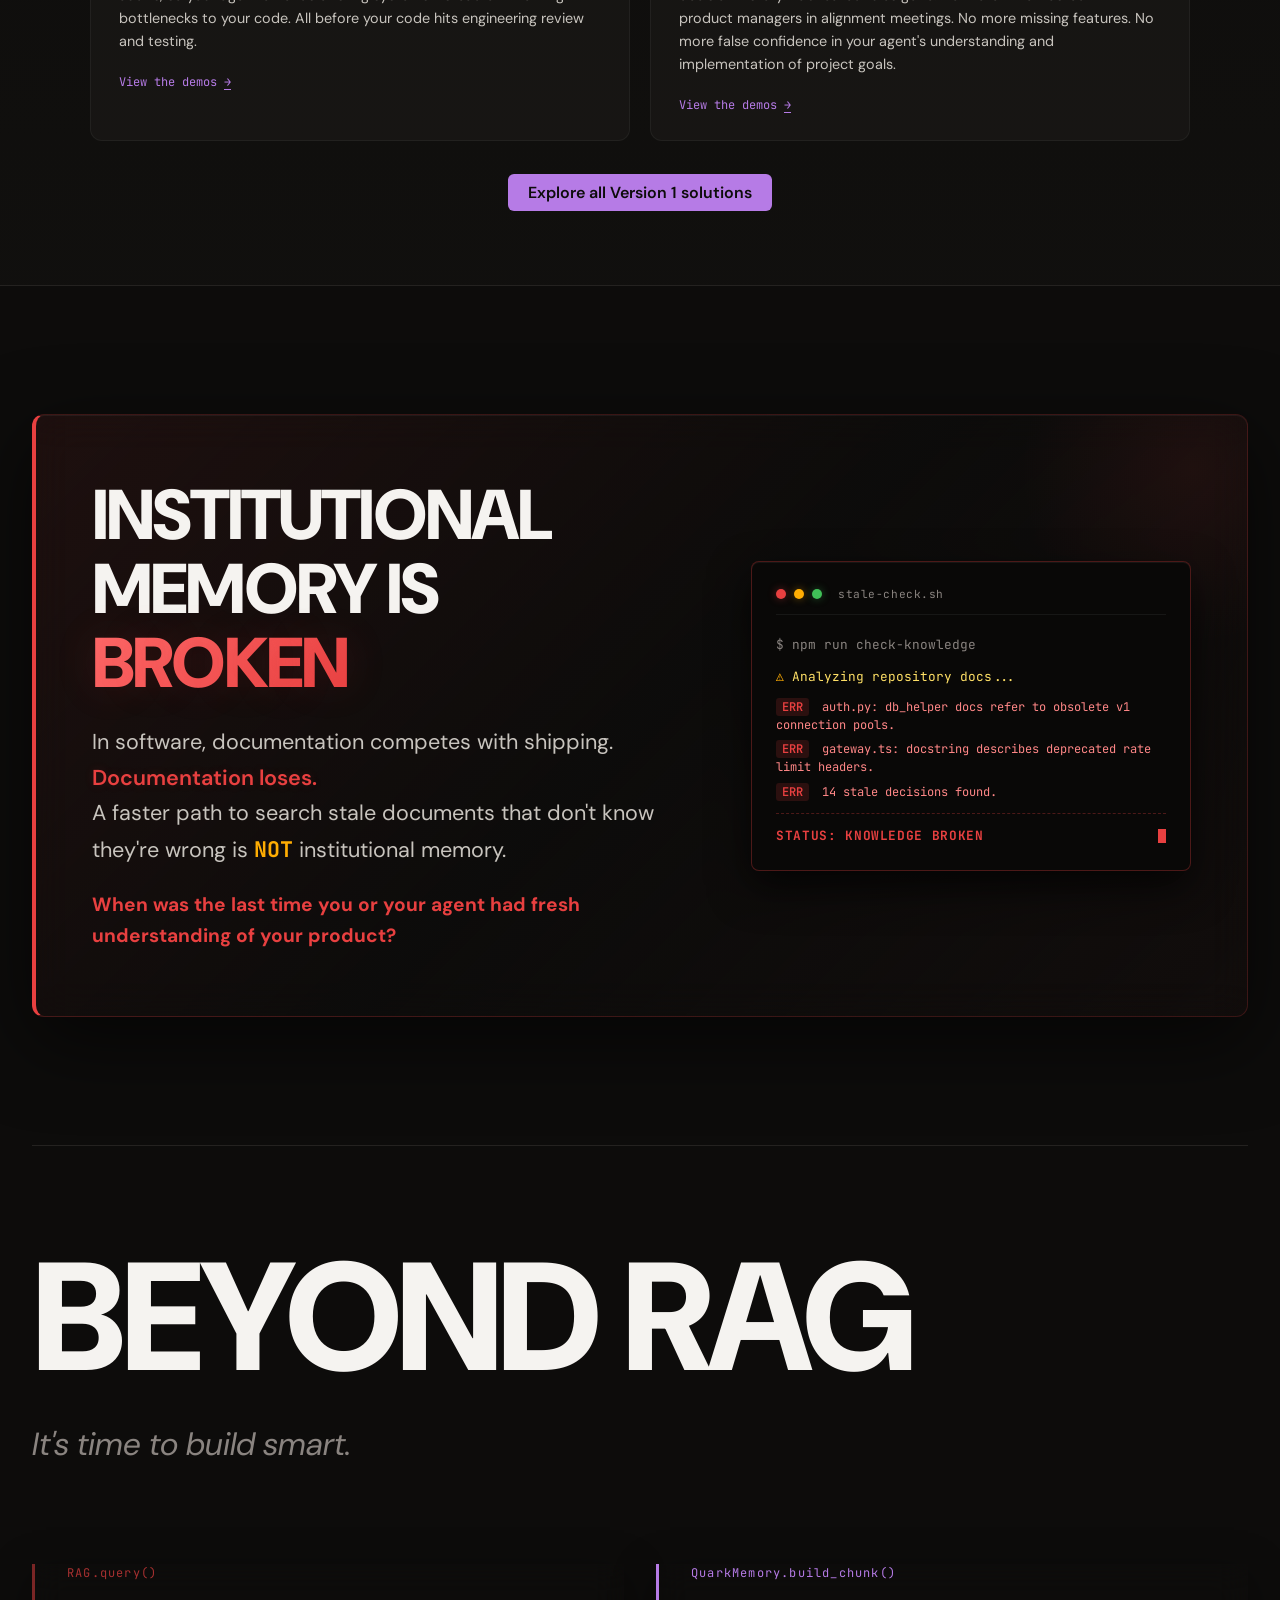
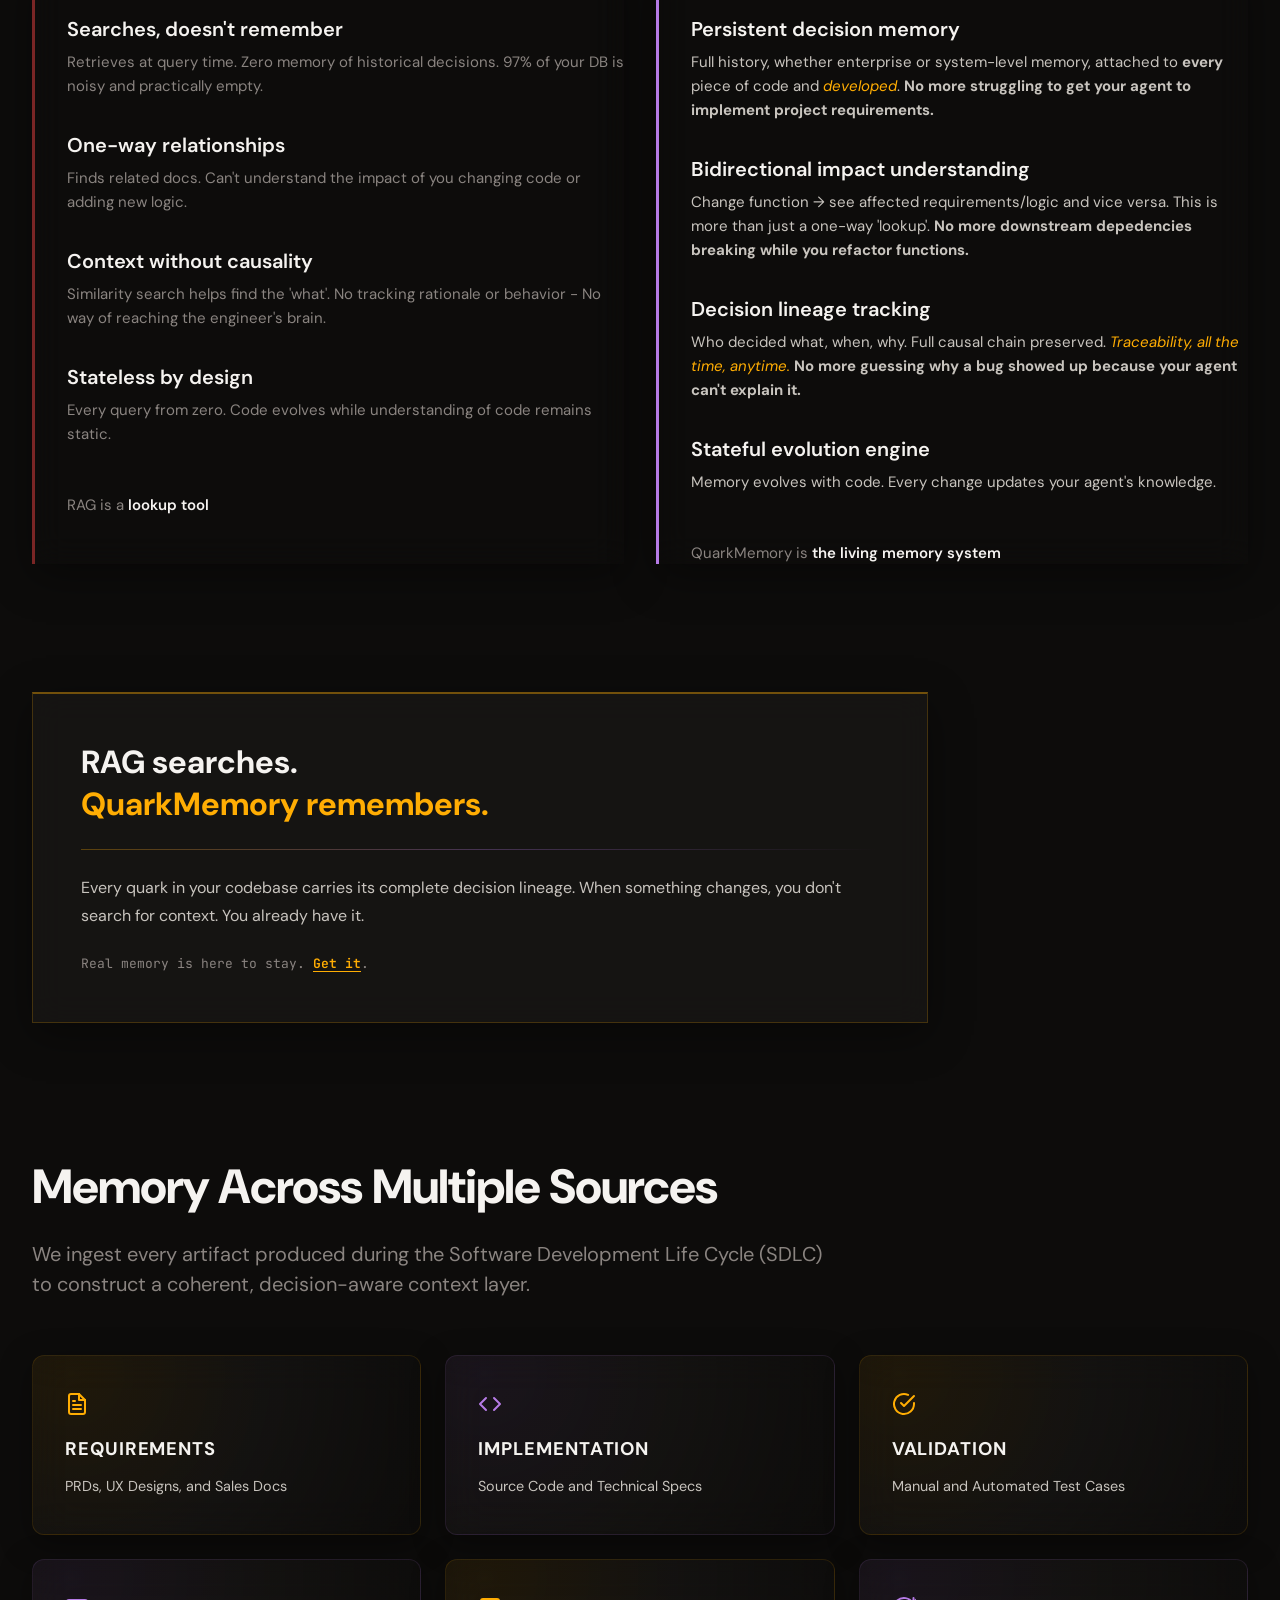
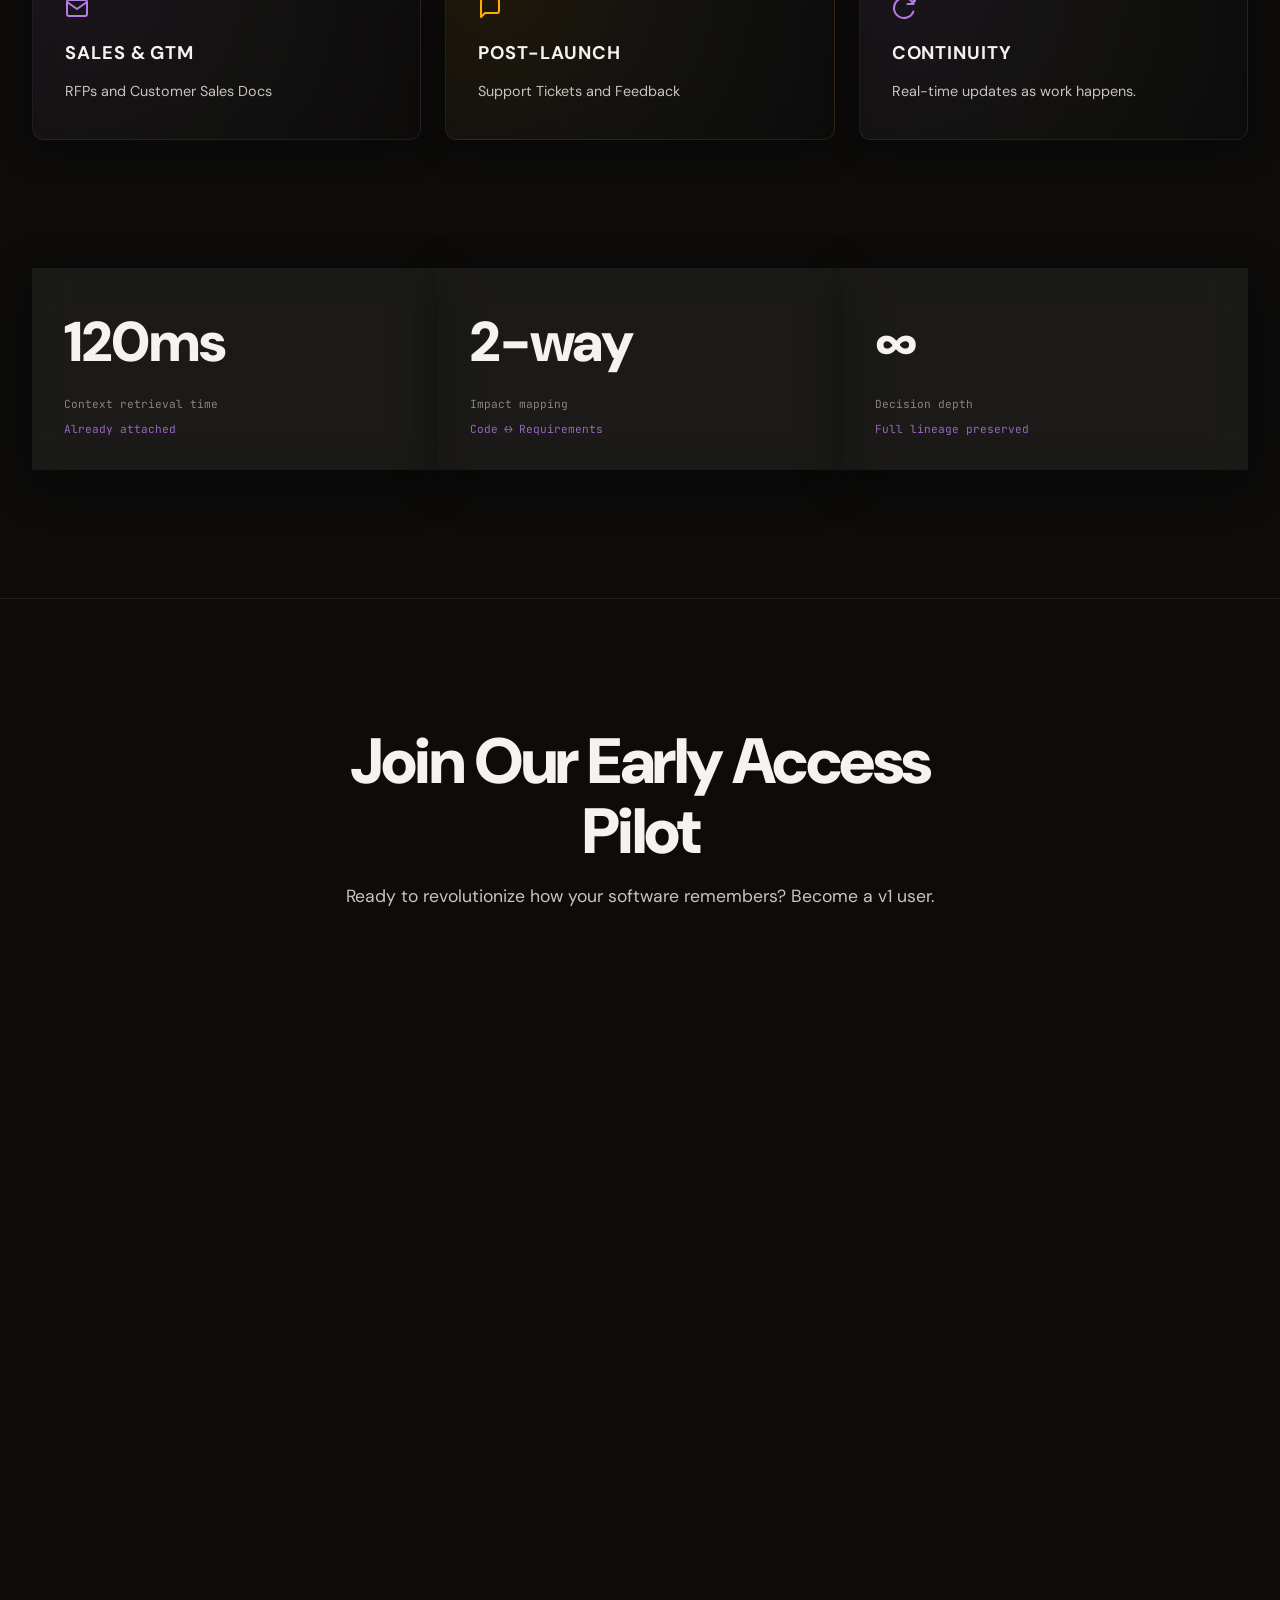
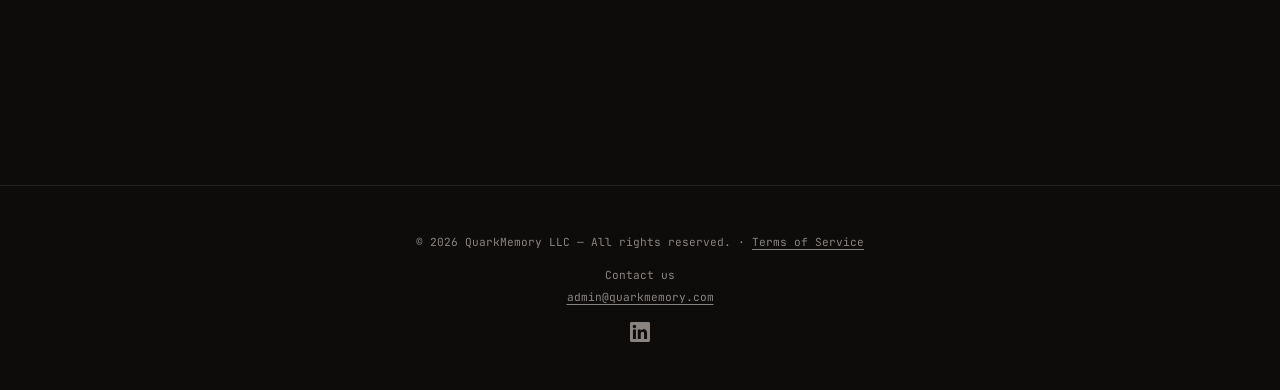
==== commit eabf5a36: "contact" ====
--- a/index.html
+++ b/index.html
@@ -805,7 +805,37 @@
       color: var(--foreground);
     }
 
-    footer a:hover {
+    .footer-inner {
+      display: flex;
+      flex-direction: column;
+      align-items: center;
+      gap: 1rem;
+    }
+
+    .footer-contact {
+      display: flex;
+      flex-direction: column;
+      align-items: center;
+      gap: 0.35rem;
+    }
+
+    .footer-contact-label {
+      font-size: 0.7rem;
+      color: var(--muted-fg);
+    }
+
+    .footer-email {
+      font-size: 0.7rem;
+    }
+
+    .footer-linkedin {
+      display: inline-flex;
+      color: var(--muted-fg);
+      text-decoration: none;
+      transition: color 0.15s;
+    }
+
+    .footer-linkedin:hover {
       color: var(--foreground);
     }
 
@@ -1341,7 +1371,16 @@
   </section>
 
   <footer>
-    <p class="mono">© 2026 QuarkMemory LLC — All rights reserved. · <a href="terms.html">Terms of Service</a></p>
+    <div class="footer-inner">
+      <p class="mono">© 2026 QuarkMemory LLC — All rights reserved. · <a href="terms.html">Terms of Service</a></p>
+      <div class="footer-contact">
+        <span class="footer-contact-label mono">Contact us</span>
+        <a href="mailto:admin@quarkmemory.com" class="footer-email mono">admin@quarkmemory.com</a>
+      </div>
+      <a href="https://www.linkedin.com/company/quarkmemory" class="footer-linkedin" target="_blank" rel="noopener noreferrer" aria-label="QuarkMemory on LinkedIn">
+        <svg width="20" height="20" viewBox="0 0 24 24" fill="currentColor" aria-hidden="true"><path d="M20.447 20.452h-3.554v-5.569c0-1.328-.027-3.037-1.852-3.037-1.853 0-2.136 1.445-2.136 2.939v5.667H9.351V9h3.414v1.561h.046c.477-.9 1.637-1.85 3.37-1.85 3.601 0 4.267 2.37 4.267 5.455v6.286zM5.337 7.433c-1.144 0-2.063-.926-2.063-2.065 0-1.138.92-2.063 2.063-2.063 1.14 0 2.064.925 2.064 2.063 0 1.139-.925 2.065-2.064 2.065zm1.782 13.019H3.555V9h3.564v11.452zM22.225 0H1.771C.792 0 0 .774 0 1.729v20.542C0 23.227.792 24 1.771 24h20.451C23.2 24 24 23.227 24 22.271V1.729C24 .774 23.2 0 22.222 0h.003z"/></svg>
+      </a>
+    </div>
   </footer>
 
   <script>
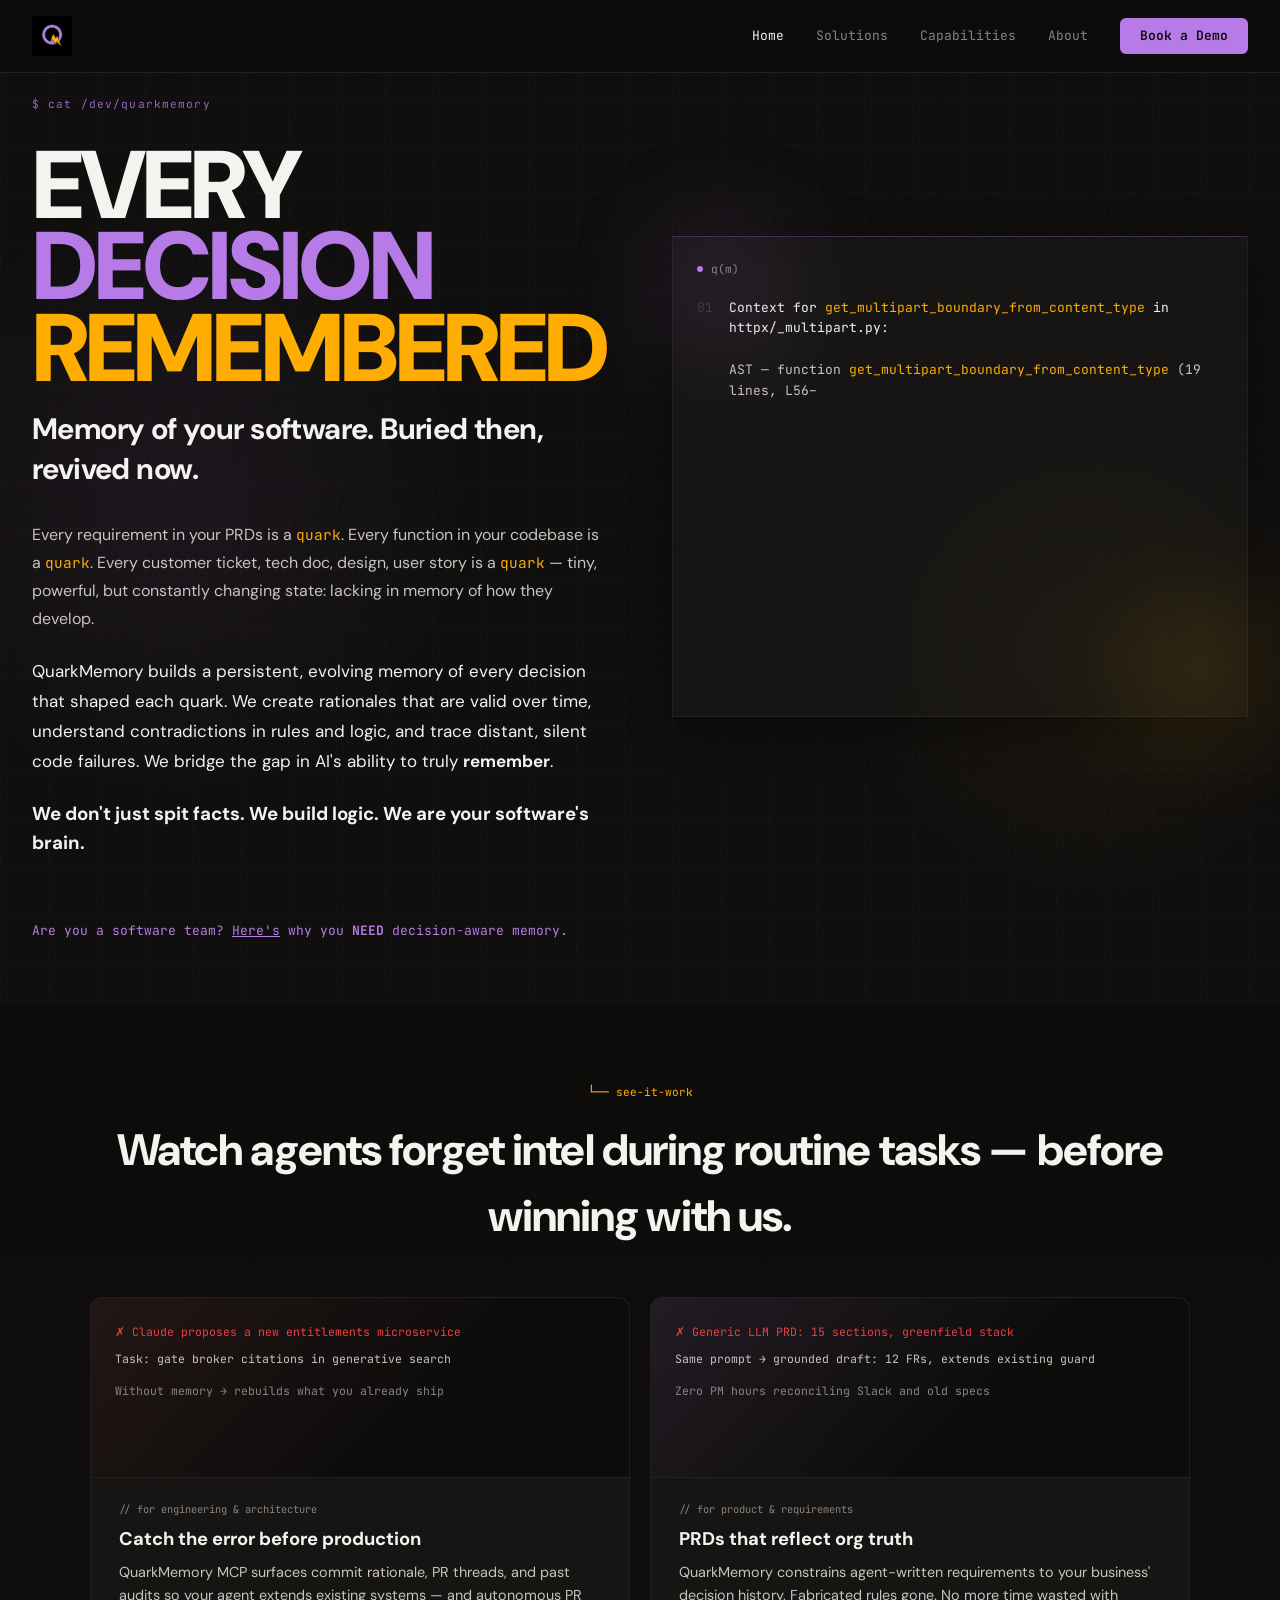
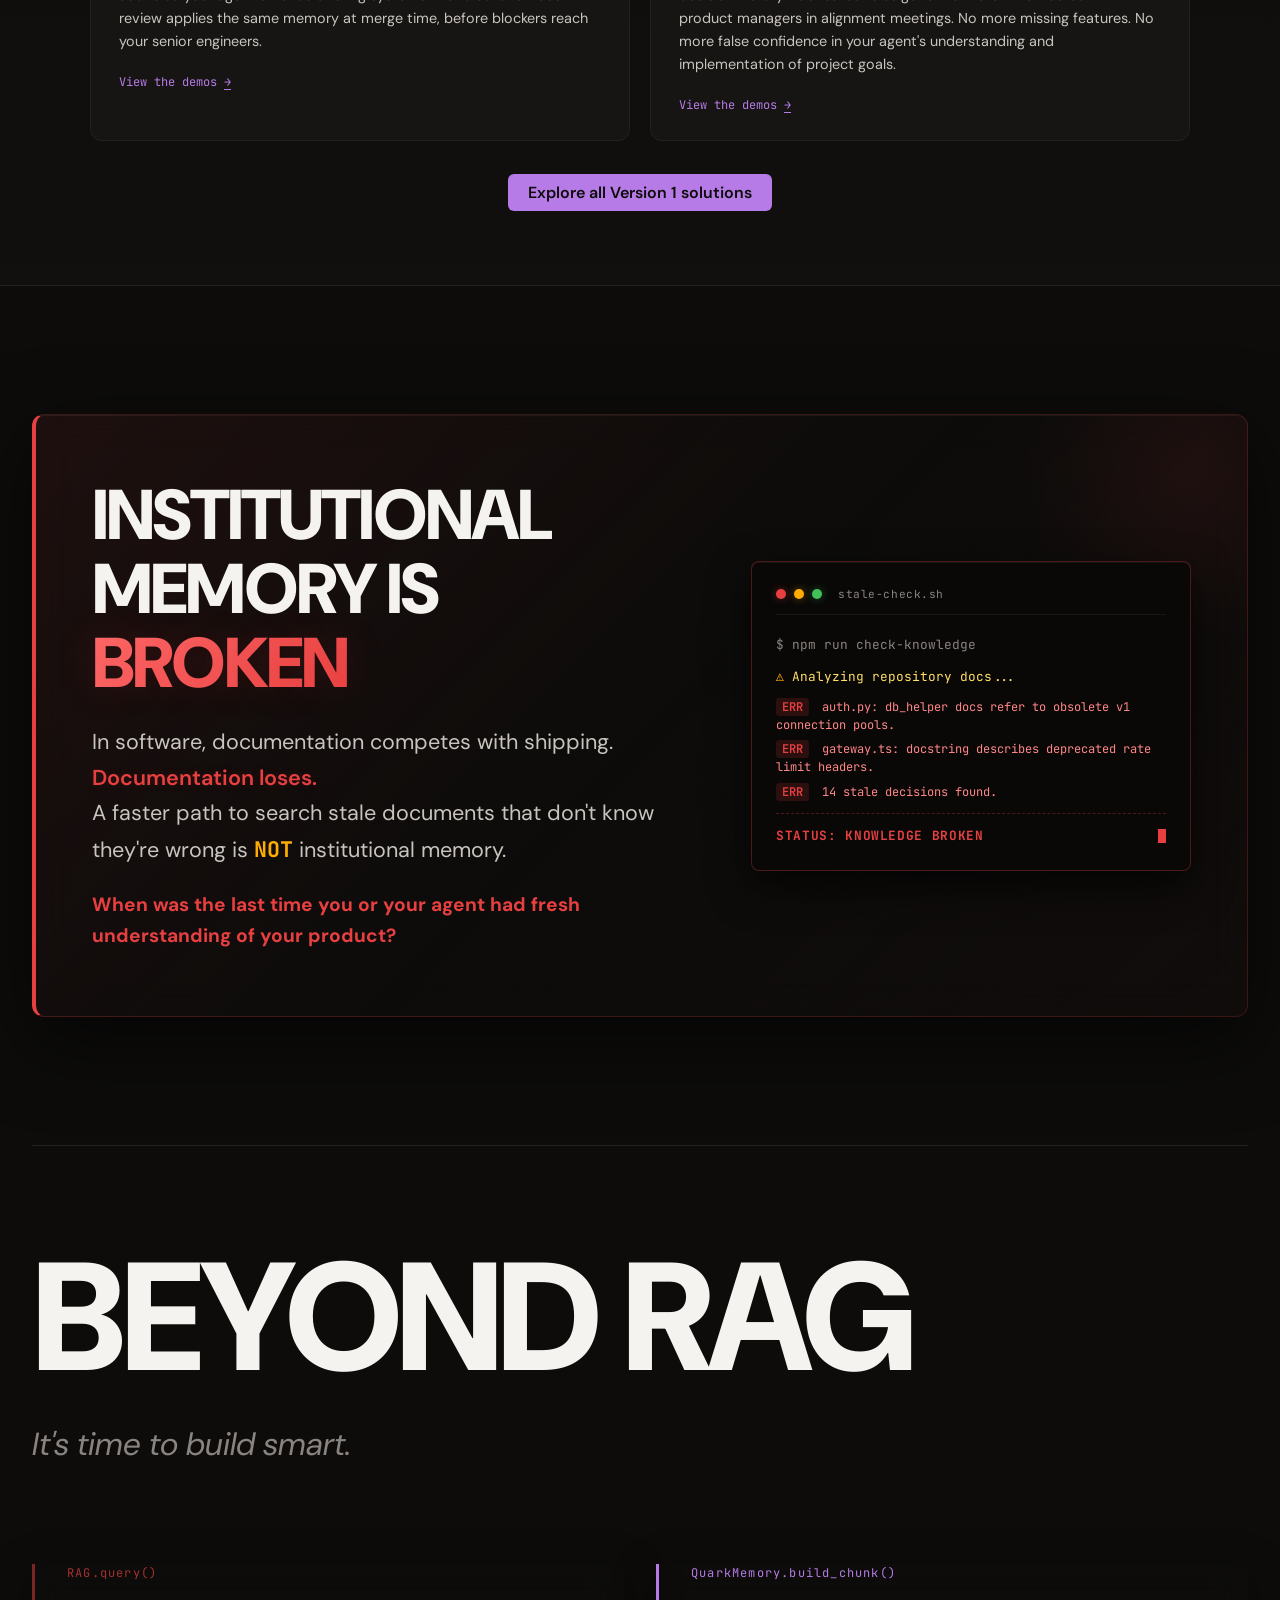
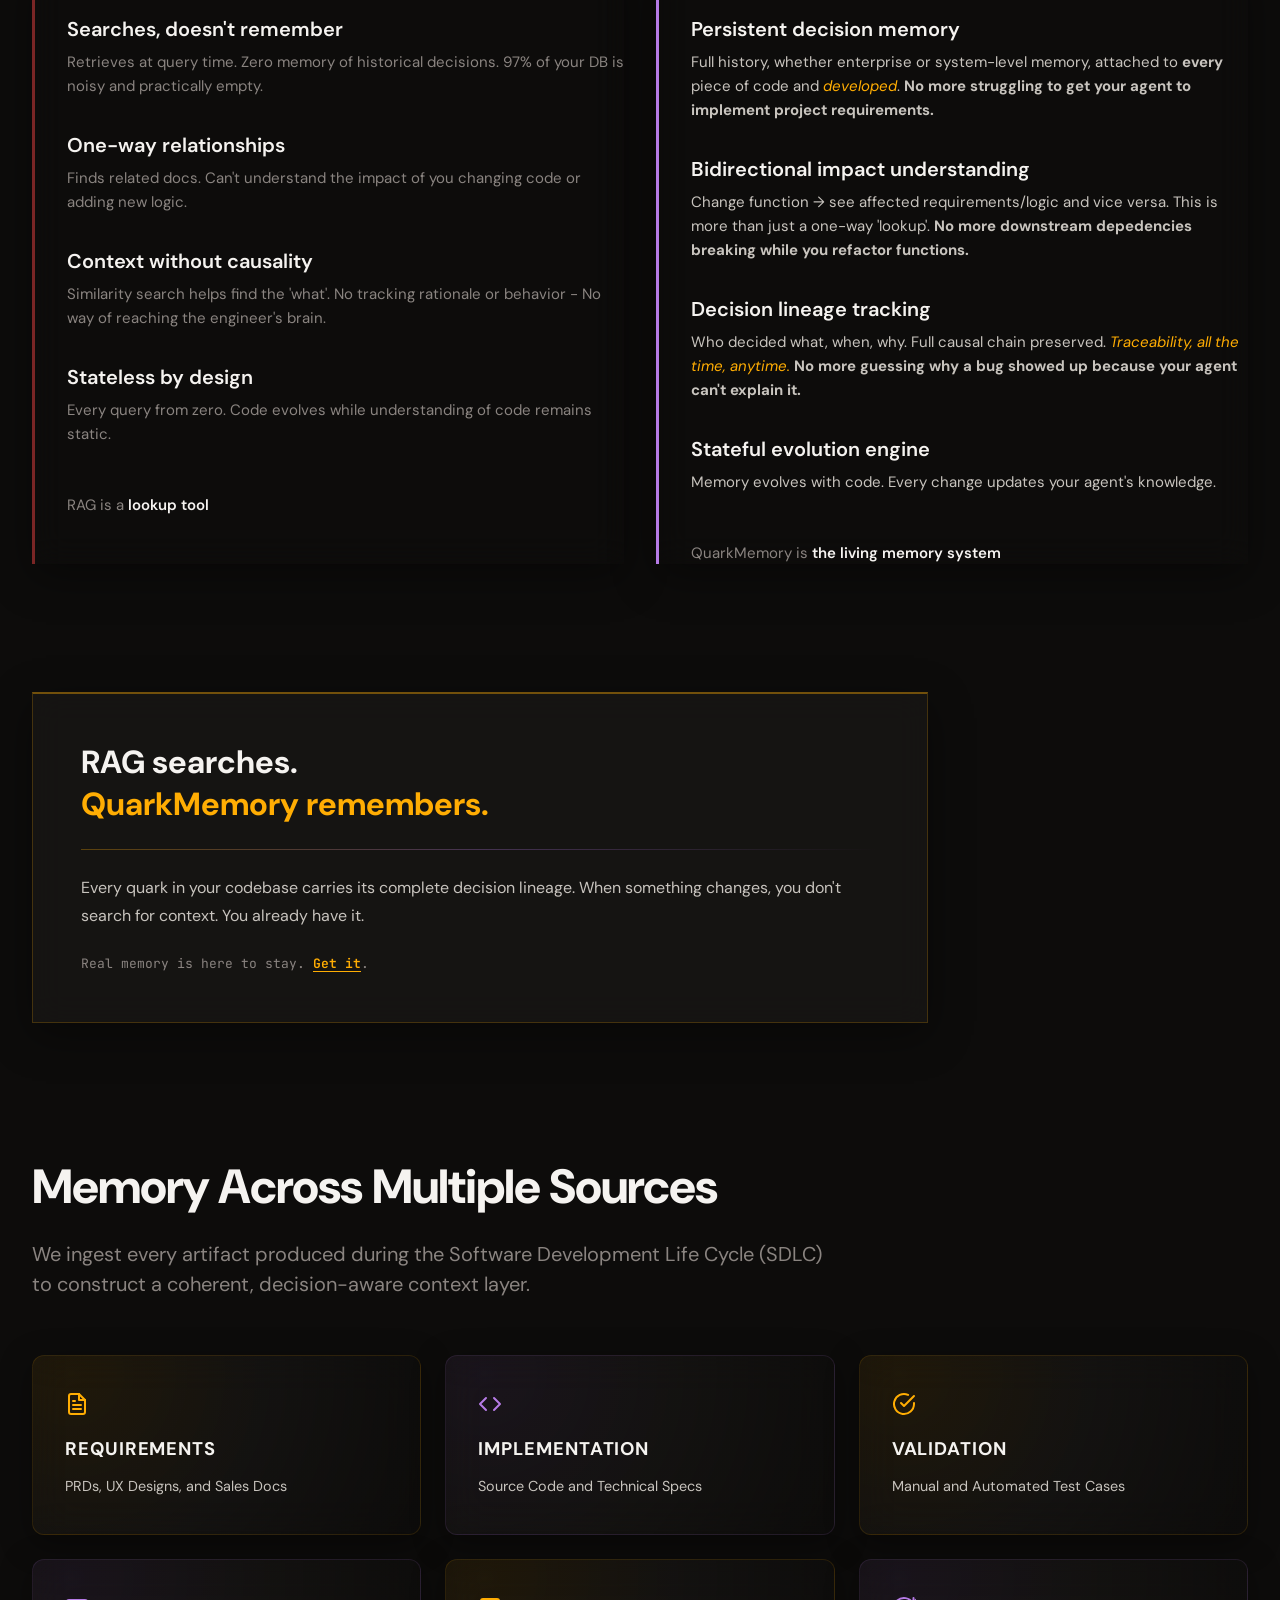
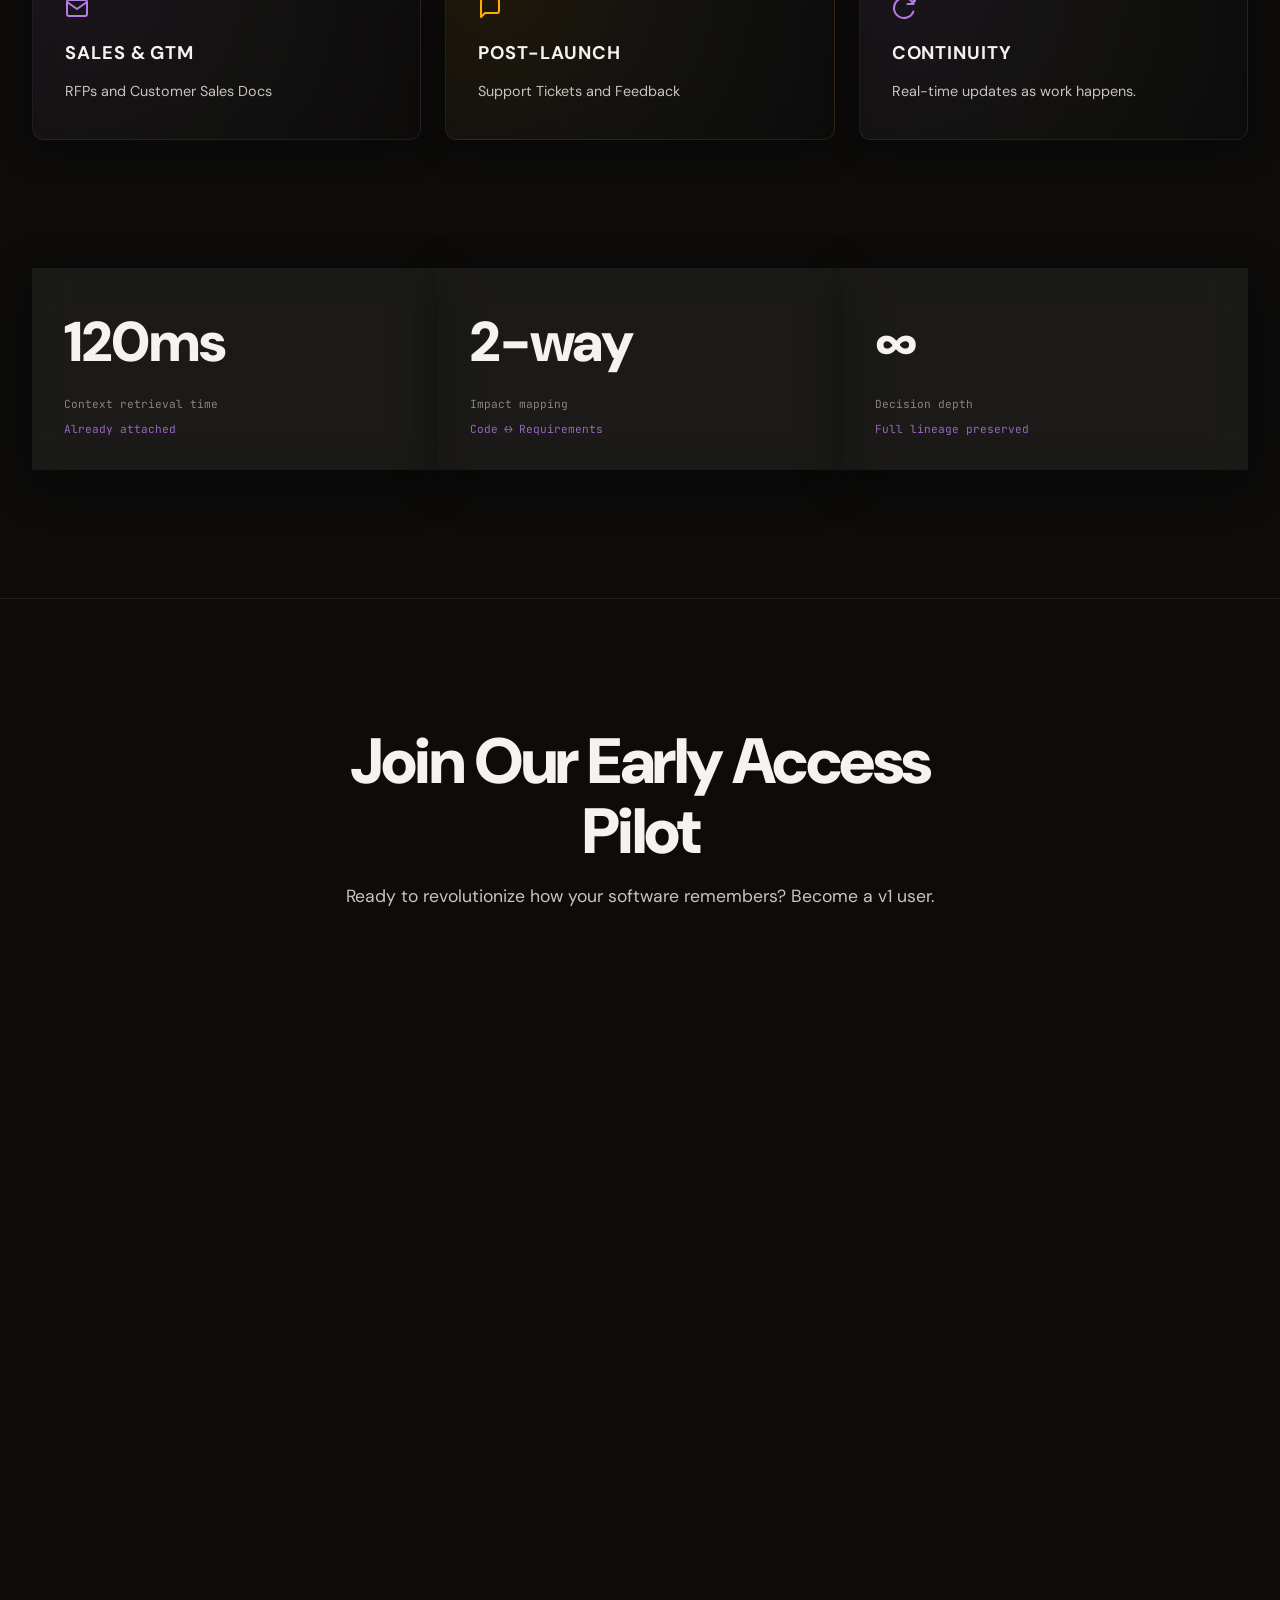
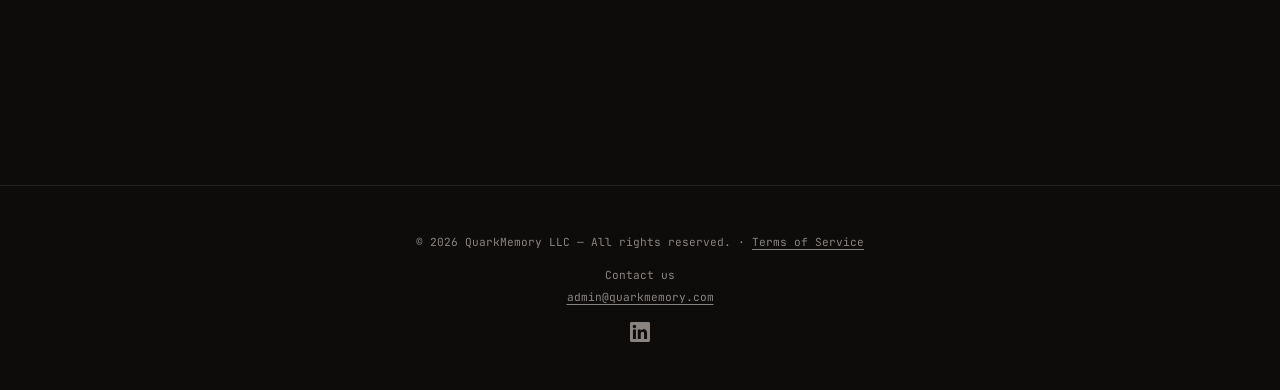
==== commit adc83a86: "PR review demo" ====
--- a/index.html
+++ b/index.html
@@ -1159,7 +1159,7 @@
           <div class="proof-card-body">
             <div class="proof-card-label">// for engineering &amp; architecture</div>
             <div class="proof-card-title">Catch the error before production</div>
-            <p class="proof-card-desc">QuarkMemory MCP surfaces commit rationale, PR threads, and past audits, so your agent extends existing systems instead of inventing bottlenecks to your code. All before your code hits engineering review and testing.</p>
+            <p class="proof-card-desc">QuarkMemory MCP surfaces commit rationale, PR threads, and past audits so your agent extends existing systems — and autonomous PR review applies the same memory at merge time, before blockers reach your senior engineers.</p>
             <span class="proof-card-link">View the demos <u>→</u></span>
           </div>
         </a>
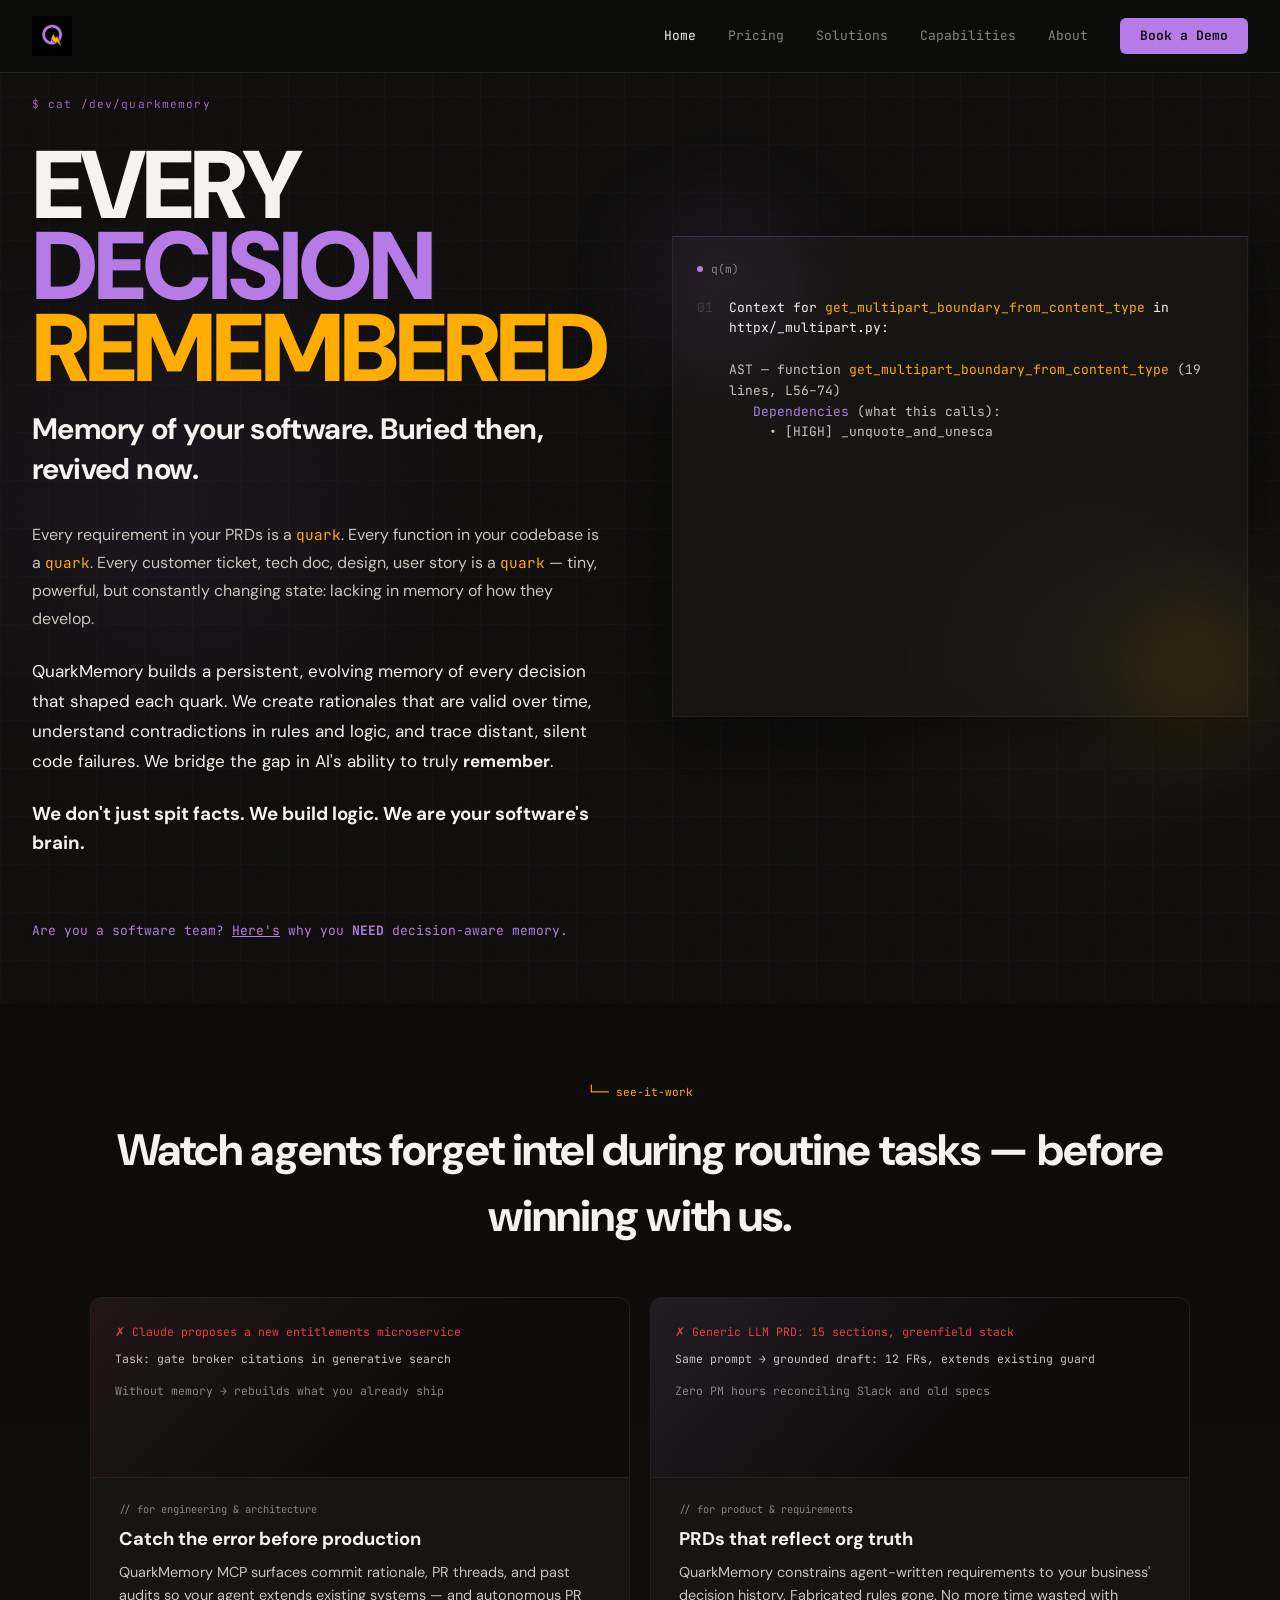
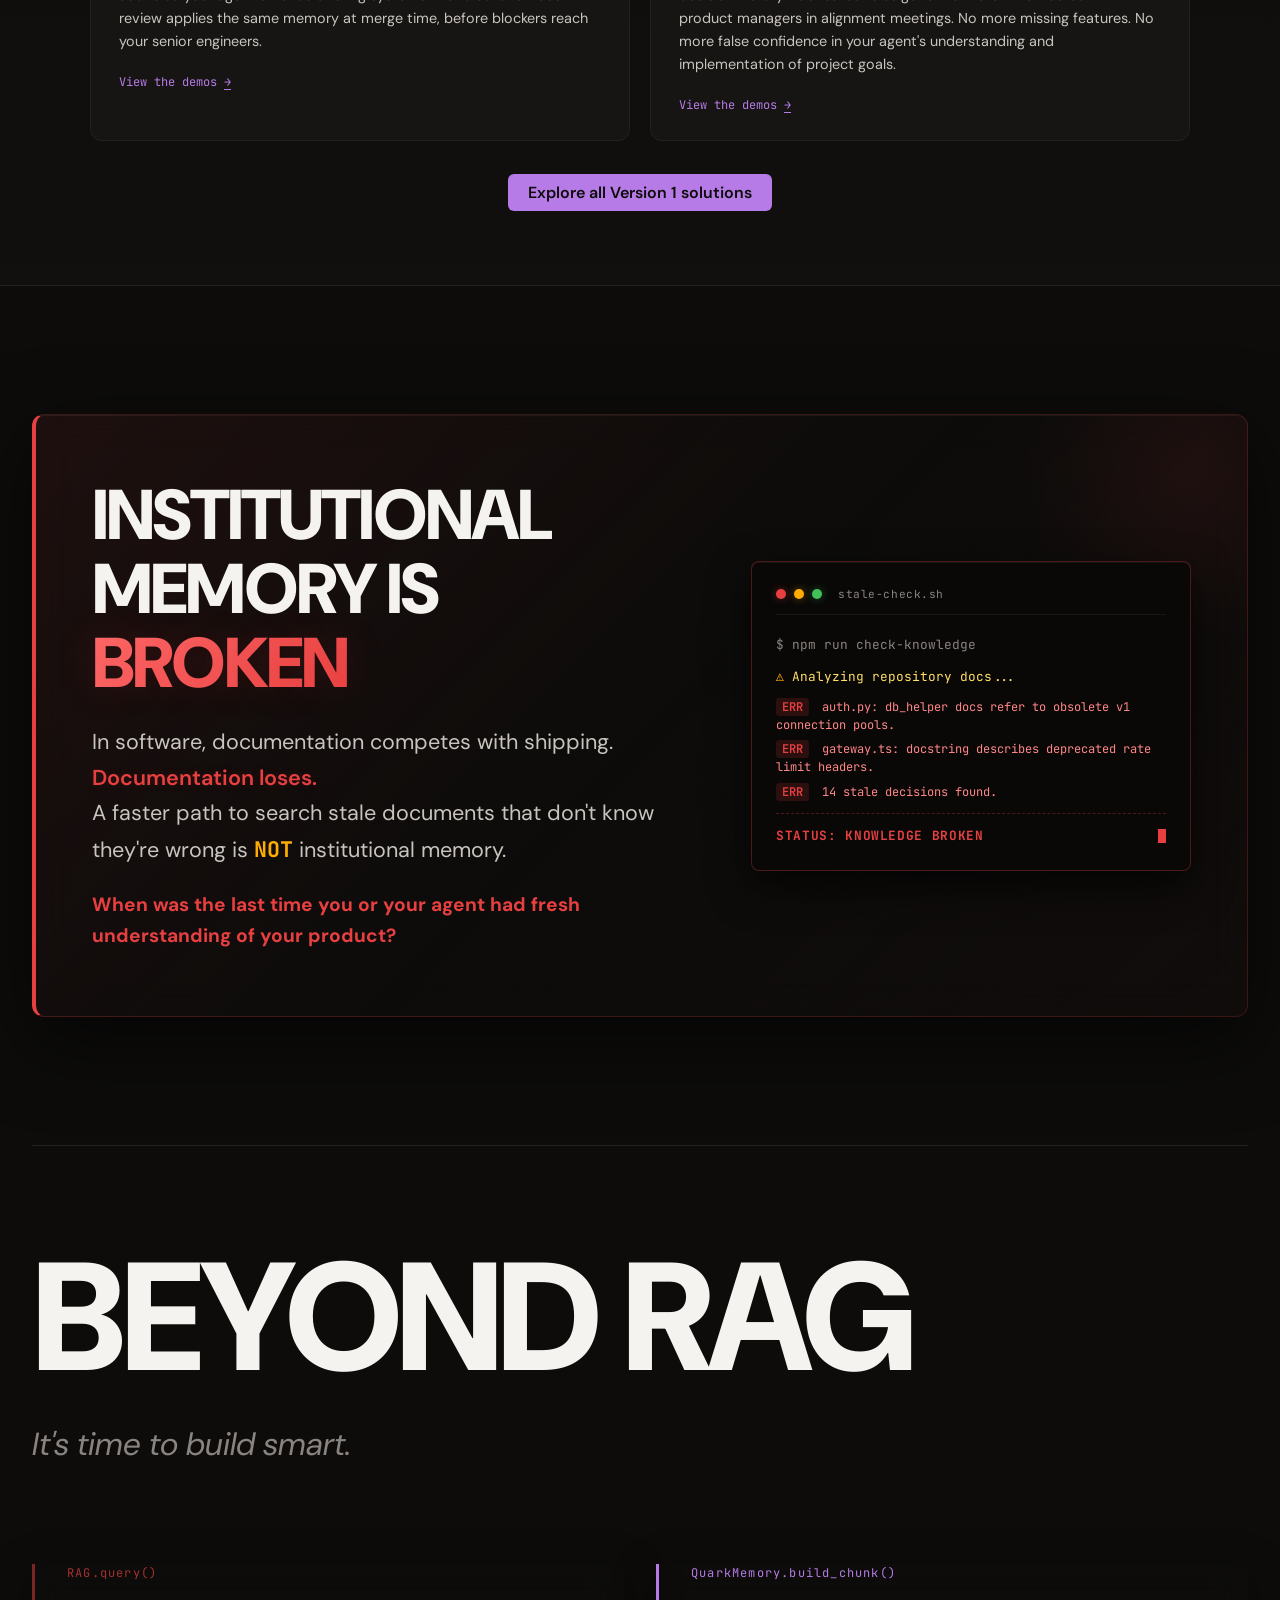
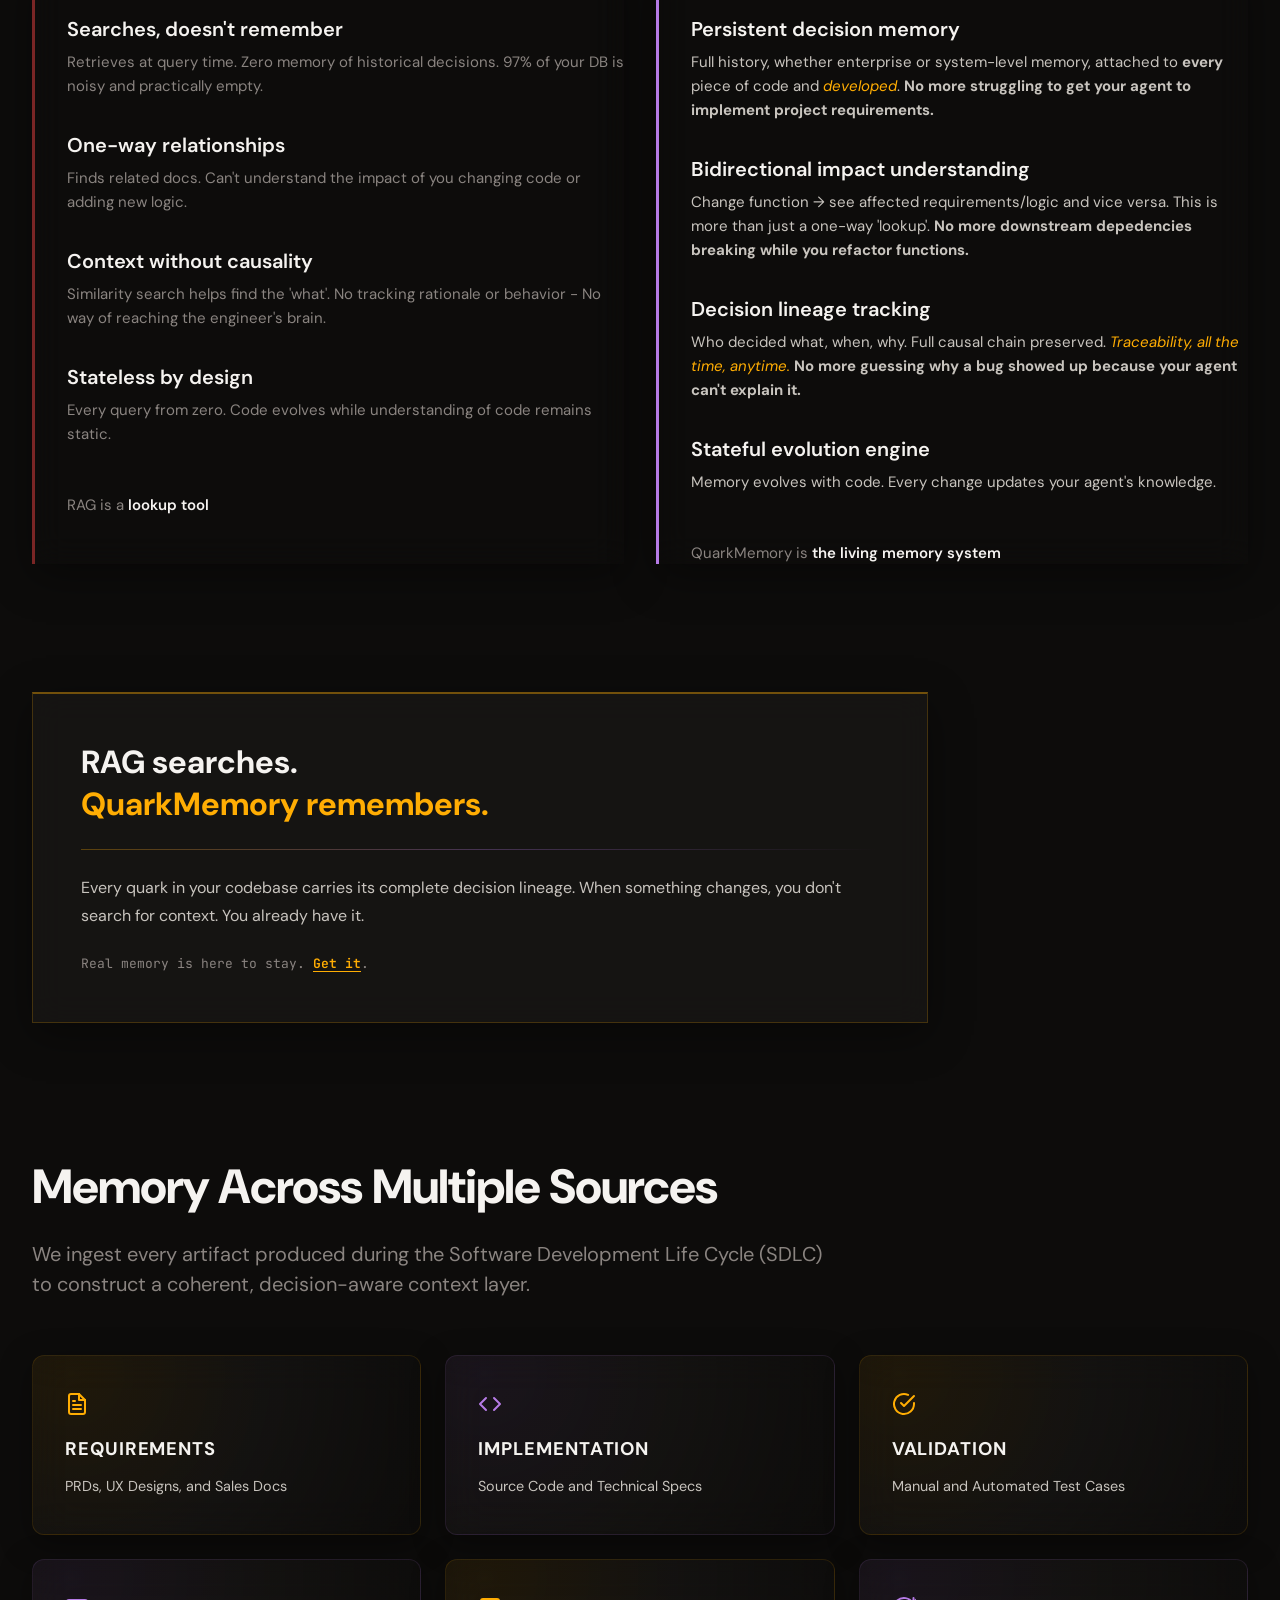
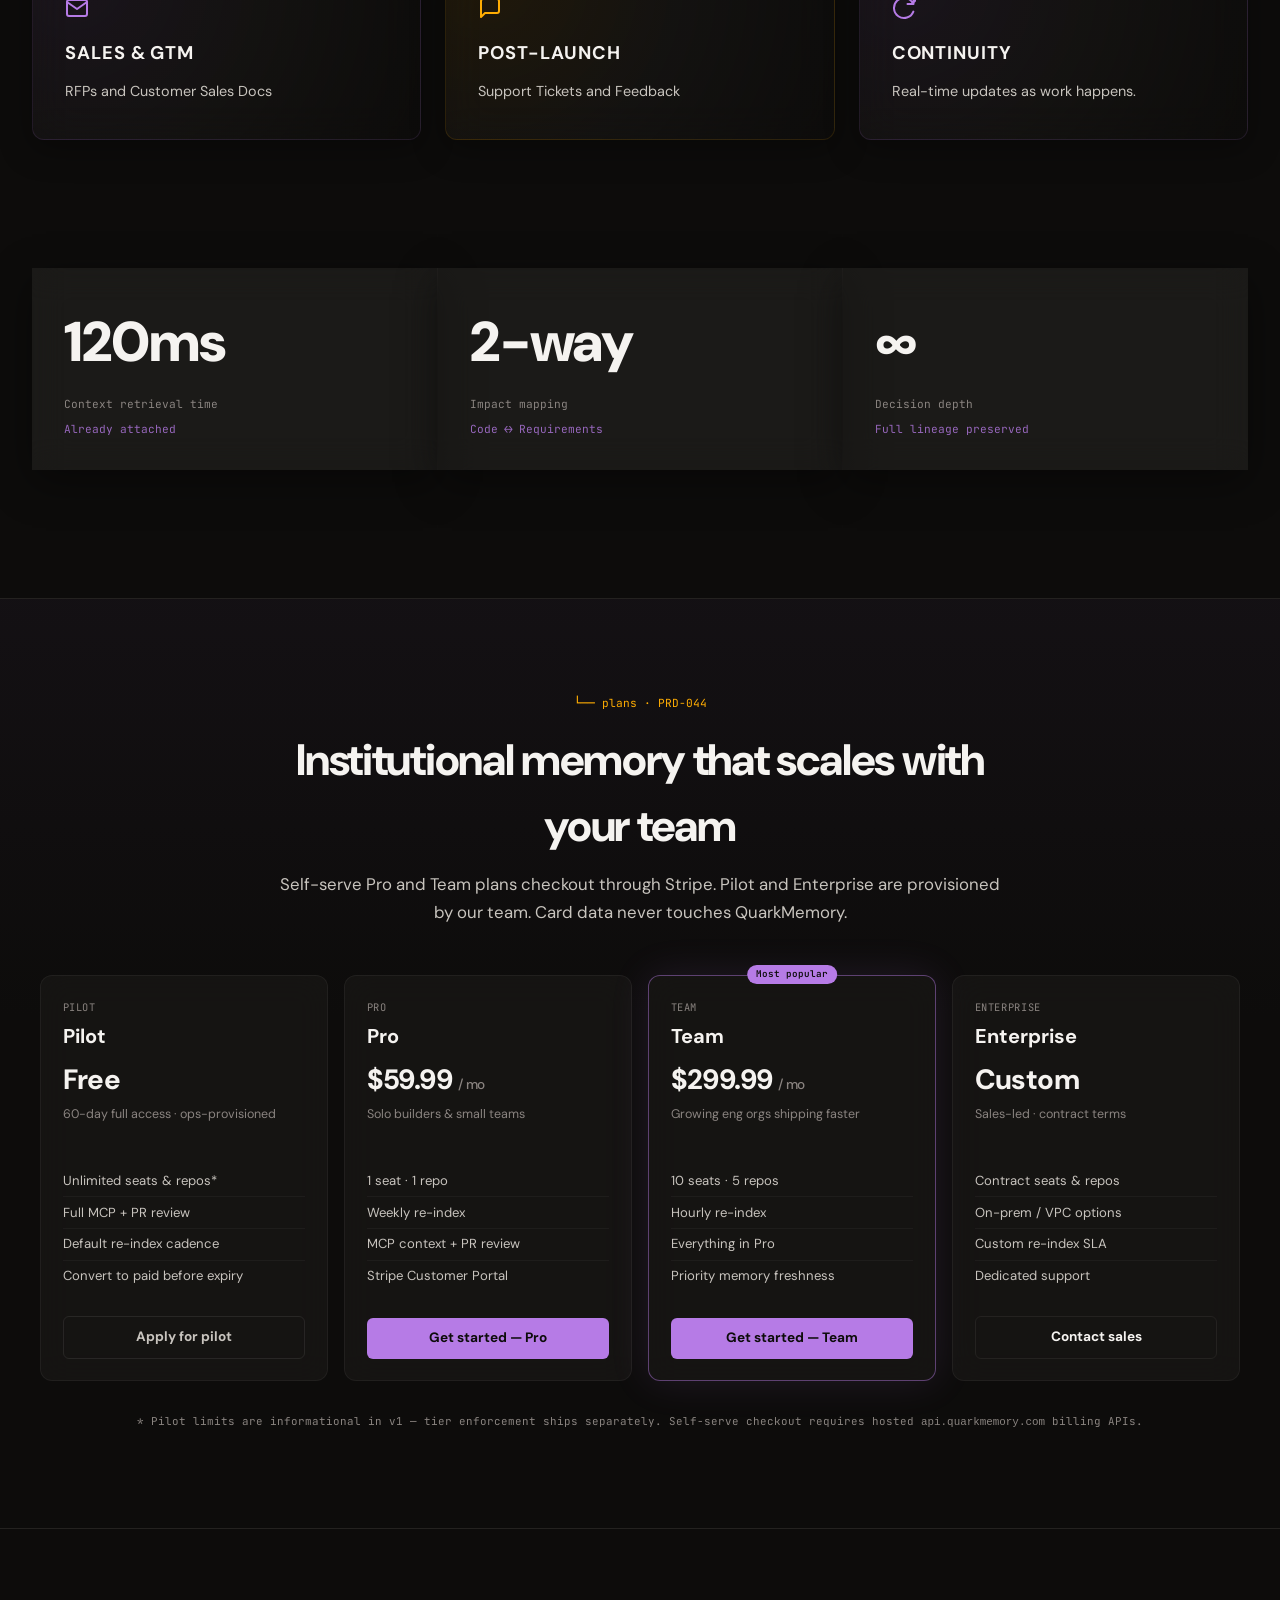
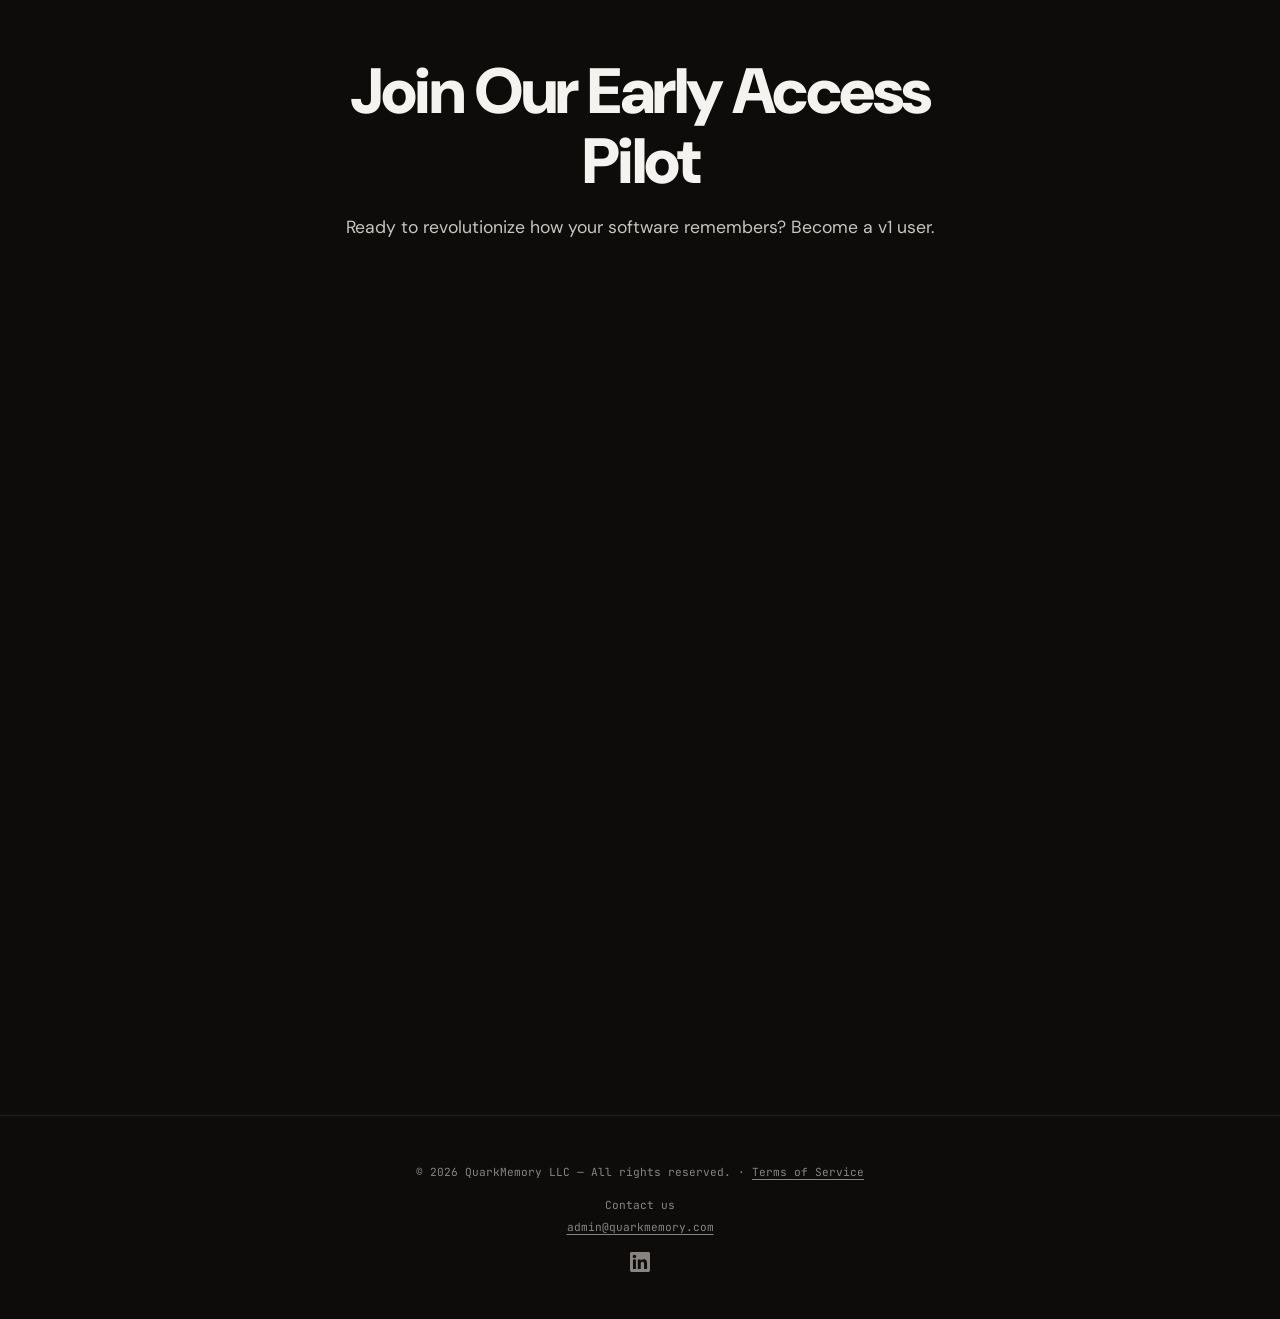
==== commit e065cef0: "Website pricing + checkout p1 + PRD sample rename" ====
--- a/index.html
+++ b/index.html
@@ -4,6 +4,7 @@
 <head>
   <meta charset="UTF-8" />
   <meta name="viewport" content="width=device-width, initial-scale=1.0" />
+  <meta name="qm-api-base" content="https://api.quarkmemory.com" />
   <title>QuarkMemory — Every Decision Attached</title>
   <link rel="icon" type="image/png" href="logo.png">
   <link rel="preconnect" href="https://fonts.googleapis.com" />
@@ -908,12 +909,138 @@
     .proof-card-link u { text-underline-offset: 3px; }
     .proof-cta { text-align: center; margin-top: 2.5rem; }
 
+    /* PRICING */
+    #pricing {
+      padding: 6rem 2rem;
+      border-top: 1px solid var(--border);
+      background: linear-gradient(180deg, rgba(182, 123, 230, 0.04) 0%, var(--background) 45%);
+    }
+    .pricing-inner { max-width: 1200px; margin: 0 auto; }
+    .pricing-header { text-align: center; max-width: 720px; margin: 0 auto 3rem; }
+    .pricing-tag {
+      font-family: 'JetBrains Mono', monospace;
+      font-size: 0.7rem;
+      color: var(--secondary);
+      margin-bottom: 1rem;
+    }
+    .pricing-title {
+      font-size: clamp(2rem, 4vw, 2.75rem);
+      font-weight: 800;
+      letter-spacing: -0.03em;
+      margin-bottom: 0.75rem;
+    }
+    .pricing-sub {
+      color: var(--body-fg);
+      font-size: 1.05rem;
+      line-height: 1.65;
+    }
+    .pricing-grid {
+      display: grid;
+      grid-template-columns: repeat(4, 1fr);
+      gap: 1rem;
+      align-items: stretch;
+    }
+    .pricing-card {
+      background: rgba(30, 28, 26, 0.55);
+      border: 1px solid var(--card-border);
+      border-radius: 12px;
+      padding: 1.5rem 1.35rem 1.35rem;
+      display: flex;
+      flex-direction: column;
+      backdrop-filter: blur(16px);
+      -webkit-backdrop-filter: blur(16px);
+      transition: border-color 0.25s, transform 0.25s;
+    }
+    .pricing-card:hover { border-color: rgba(182, 123, 230, 0.25); transform: translateY(-2px); }
+    .pricing-card.featured {
+      border-color: rgba(182, 123, 230, 0.45);
+      box-shadow: 0 0 40px rgba(182, 123, 230, 0.12);
+      position: relative;
+    }
+    .pricing-card.featured::before {
+      content: 'Most popular';
+      position: absolute;
+      top: -0.65rem;
+      left: 50%;
+      transform: translateX(-50%);
+      font-family: 'JetBrains Mono', monospace;
+      font-size: 0.58rem;
+      padding: 0.15rem 0.55rem;
+      border-radius: 999px;
+      background: var(--primary);
+      color: var(--background);
+      font-weight: 600;
+      white-space: nowrap;
+    }
+    .pricing-tier {
+      font-family: 'JetBrains Mono', monospace;
+      font-size: 0.65rem;
+      color: var(--muted-fg);
+      margin-bottom: 0.35rem;
+      letter-spacing: 0.06em;
+    }
+    .pricing-name { font-size: 1.25rem; font-weight: 700; margin-bottom: 0.5rem; }
+    .pricing-price {
+      font-size: 1.75rem;
+      font-weight: 800;
+      letter-spacing: -0.02em;
+      margin-bottom: 0.25rem;
+    }
+    .pricing-price span { font-size: 0.85rem; font-weight: 500; color: var(--muted-fg); }
+    .pricing-note { font-size: 0.78rem; color: var(--muted-fg); margin-bottom: 1.25rem; min-height: 2.5rem; }
+    .pricing-features {
+      list-style: none;
+      margin: 0 0 1.5rem;
+      padding: 0;
+      flex: 1;
+    }
+    .pricing-features li {
+      font-size: 0.82rem;
+      color: var(--body-fg);
+      line-height: 1.5;
+      padding: 0.35rem 0;
+      border-bottom: 1px solid rgba(255, 255, 255, 0.04);
+    }
+    .pricing-features li:last-child { border-bottom: none; }
+    .pricing-cta {
+      display: block;
+      text-align: center;
+      padding: 0.65rem 1rem;
+      border-radius: 6px;
+      font-weight: 700;
+      font-size: 0.85rem;
+      transition: all 0.2s;
+    }
+    .pricing-cta.primary {
+      background: var(--primary);
+      color: var(--background) !important;
+    }
+    .pricing-cta.primary:hover { background: var(--foreground); transform: translateY(-1px); }
+    .pricing-cta.secondary {
+      border: 1px solid var(--border);
+      color: var(--foreground);
+    }
+    .pricing-cta.secondary:hover { border-color: var(--primary); color: var(--primary); }
+    .pricing-cta.ghost {
+      border: 1px solid rgba(255, 255, 255, 0.08);
+      color: var(--body-fg);
+    }
+    .pricing-footnote {
+      text-align: center;
+      margin-top: 2rem;
+      font-family: 'JetBrains Mono', monospace;
+      font-size: 0.68rem;
+      color: var(--muted-fg);
+      line-height: 1.6;
+    }
+
     @media (max-width: 768px) {
       .proof-cards { grid-template-columns: 1fr; }
       #proof { padding: 3.5rem 1rem; }
     }
 
     @media (max-width: 1024px) {
+      .pricing-grid { grid-template-columns: repeat(2, 1fr); }
       .hero-inner {
         grid-template-columns: 1fr;
       }
@@ -1042,6 +1169,14 @@
         grid-template-columns: 1fr;
       }
 
+      #pricing {
+        padding: 4rem 1rem;
+      }
+
+      .pricing-grid {
+        grid-template-columns: 1fr;
+      }
+
       .source-card {
         padding: 1.75rem 1.25rem;
       }
@@ -1066,6 +1201,7 @@
       <a href="index.html" class="nav-logo"></a>
       <div class="nav-links">
         <a href="index.html" class="active">Home</a>
+        <a href="index.html#pricing">Pricing</a>
         <a href="solutions.html">Solutions</a>
         <a href="capabilities.html">Capabilities</a>
         <a href="about.html">About</a>
@@ -1354,6 +1490,76 @@
     </div>
   </section>
 
+  <section id="pricing">
+    <div class="pricing-inner">
+      <div class="pricing-header glass-anim">
+        <div class="pricing-tag mono">└── plans · PRD-044</div>
+        <h2 class="pricing-title">Institutional memory that scales with your team</h2>
+        <p class="pricing-sub">Self-serve Pro and Team plans checkout through Stripe. Pilot and Enterprise are provisioned by our team. Card data never touches QuarkMemory.</p>
+      </div>
+
+      <div class="pricing-grid">
+        <article class="pricing-card glass-anim">
+          <div class="pricing-tier mono">PILOT</div>
+          <h3 class="pricing-name">Pilot</h3>
+          <div class="pricing-price">Free</div>
+          <p class="pricing-note">60-day full access · ops-provisioned</p>
+          <ul class="pricing-features">
+            <li>Unlimited seats &amp; repos*</li>
+            <li>Full MCP + PR review</li>
+            <li>Default re-index cadence</li>
+            <li>Convert to paid before expiry</li>
+          </ul>
+          <a href="#demo" class="pricing-cta ghost">Apply for pilot</a>
+        </article>
+
+        <article class="pricing-card glass-anim">
+          <div class="pricing-tier mono">PRO</div>
+          <h3 class="pricing-name">Pro</h3>
+          <div class="pricing-price">$59.99 <span>/ mo</span></div>
+          <p class="pricing-note">Solo builders &amp; small teams</p>
+          <ul class="pricing-features">
+            <li>1 seat · 1 repo</li>
+            <li>Weekly re-index</li>
+            <li>MCP context + PR review</li>
+            <li>Stripe Customer Portal</li>
+          </ul>
+          <a href="register.html?plan=pro" class="pricing-cta primary">Get started — Pro</a>
+        </article>
+
+        <article class="pricing-card featured glass-anim">
+          <div class="pricing-tier mono">TEAM</div>
+          <h3 class="pricing-name">Team</h3>
+          <div class="pricing-price">$299.99 <span>/ mo</span></div>
+          <p class="pricing-note">Growing eng orgs shipping faster</p>
+          <ul class="pricing-features">
+            <li>10 seats · 5 repos</li>
+            <li>Hourly re-index</li>
+            <li>Everything in Pro</li>
+            <li>Priority memory freshness</li>
+          </ul>
+          <a href="register.html?plan=team" class="pricing-cta primary">Get started — Team</a>
+        </article>
+
+        <article class="pricing-card glass-anim">
+          <div class="pricing-tier mono">ENTERPRISE</div>
+          <h3 class="pricing-name">Enterprise</h3>
+          <div class="pricing-price">Custom</div>
+          <p class="pricing-note">Sales-led · contract terms</p>
+          <ul class="pricing-features">
+            <li>Contract seats &amp; repos</li>
+            <li>On-prem / VPC options</li>
+            <li>Custom re-index SLA</li>
+            <li>Dedicated support</li>
+          </ul>
+          <a href="mailto:admin@quarkmemory.com?subject=QuarkMemory%20Enterprise" class="pricing-cta secondary">Contact sales</a>
+        </article>
+      </div>
+
+      <p class="pricing-footnote">* Pilot limits are informational in v1 — tier enforcement ships separately. Self-serve checkout requires hosted <code>api.quarkmemory.com</code> billing APIs.</p>
+    </div>
+  </section>
+
   <section id="demo" style="padding: 8rem 2rem; border-top: 1px solid var(--border); overflow: hidden;">
     <div class="section-inner" style="max-width: 600px; margin: 0 auto; text-align: center;">
       <h2 class="rag-heading" style="font-size: clamp(36px, 5vw, 64px); margin-bottom: 1rem; line-height: 1.1;">Join Our
@@ -1385,7 +1591,7 @@
 
   <script>
     document.addEventListener("DOMContentLoaded", () => {
-      const cards = document.querySelectorAll('.code-panel, .rag-cta, .rag-stat, .rag-col, .q-card, .highlight-box, .highlight-quote, .cap-card, .cap-integrity-box, .ev-cell, .broken-memory-panel, .beyond-rag-panel, .source-card, .proof-card');
+      const cards = document.querySelectorAll('.code-panel, .rag-cta, .rag-stat, .rag-col, .q-card, .highlight-box, .highlight-quote, .cap-card, .cap-integrity-box, .ev-cell, .broken-memory-panel, .beyond-rag-panel, .source-card, .proof-card, .pricing-card, .pricing-header');
       cards.forEach(el => el.classList.add('glass-anim'));
       const observer = new IntersectionObserver((entries) => {
         entries.forEach(entry => {
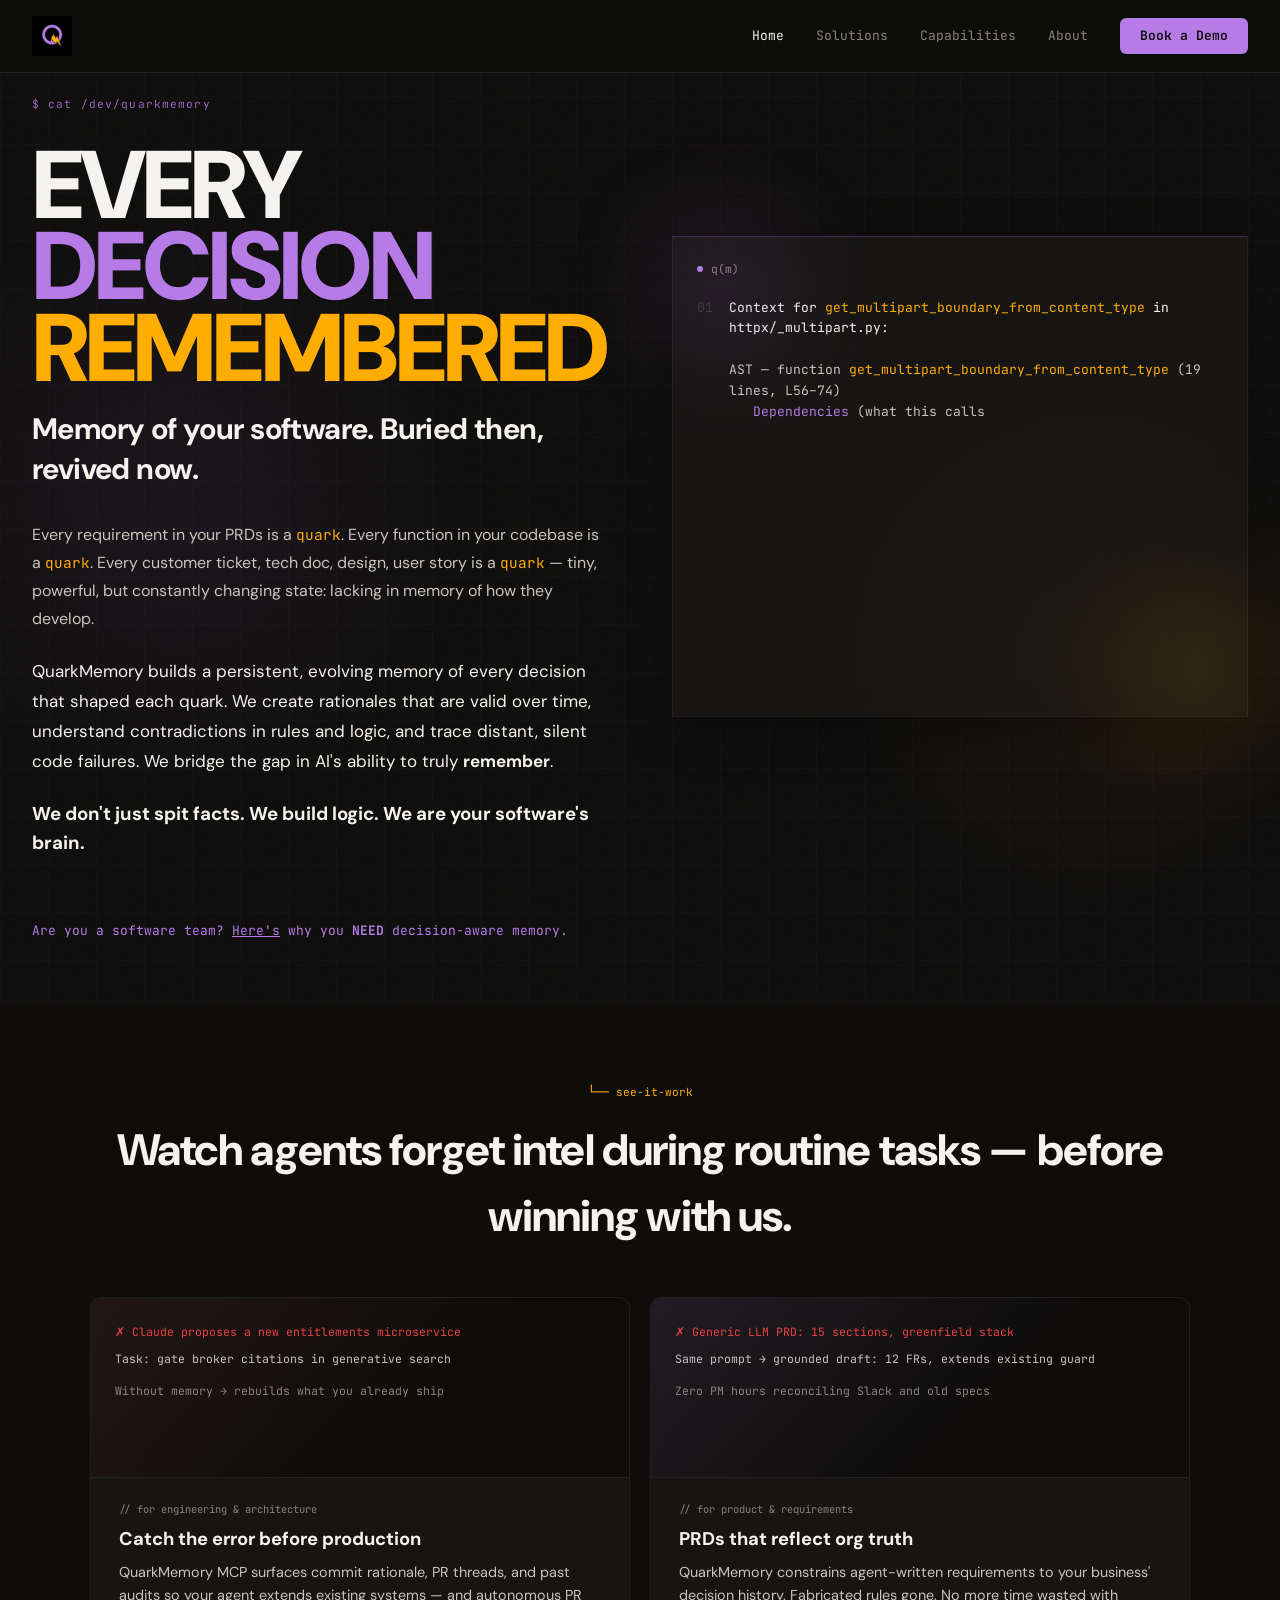
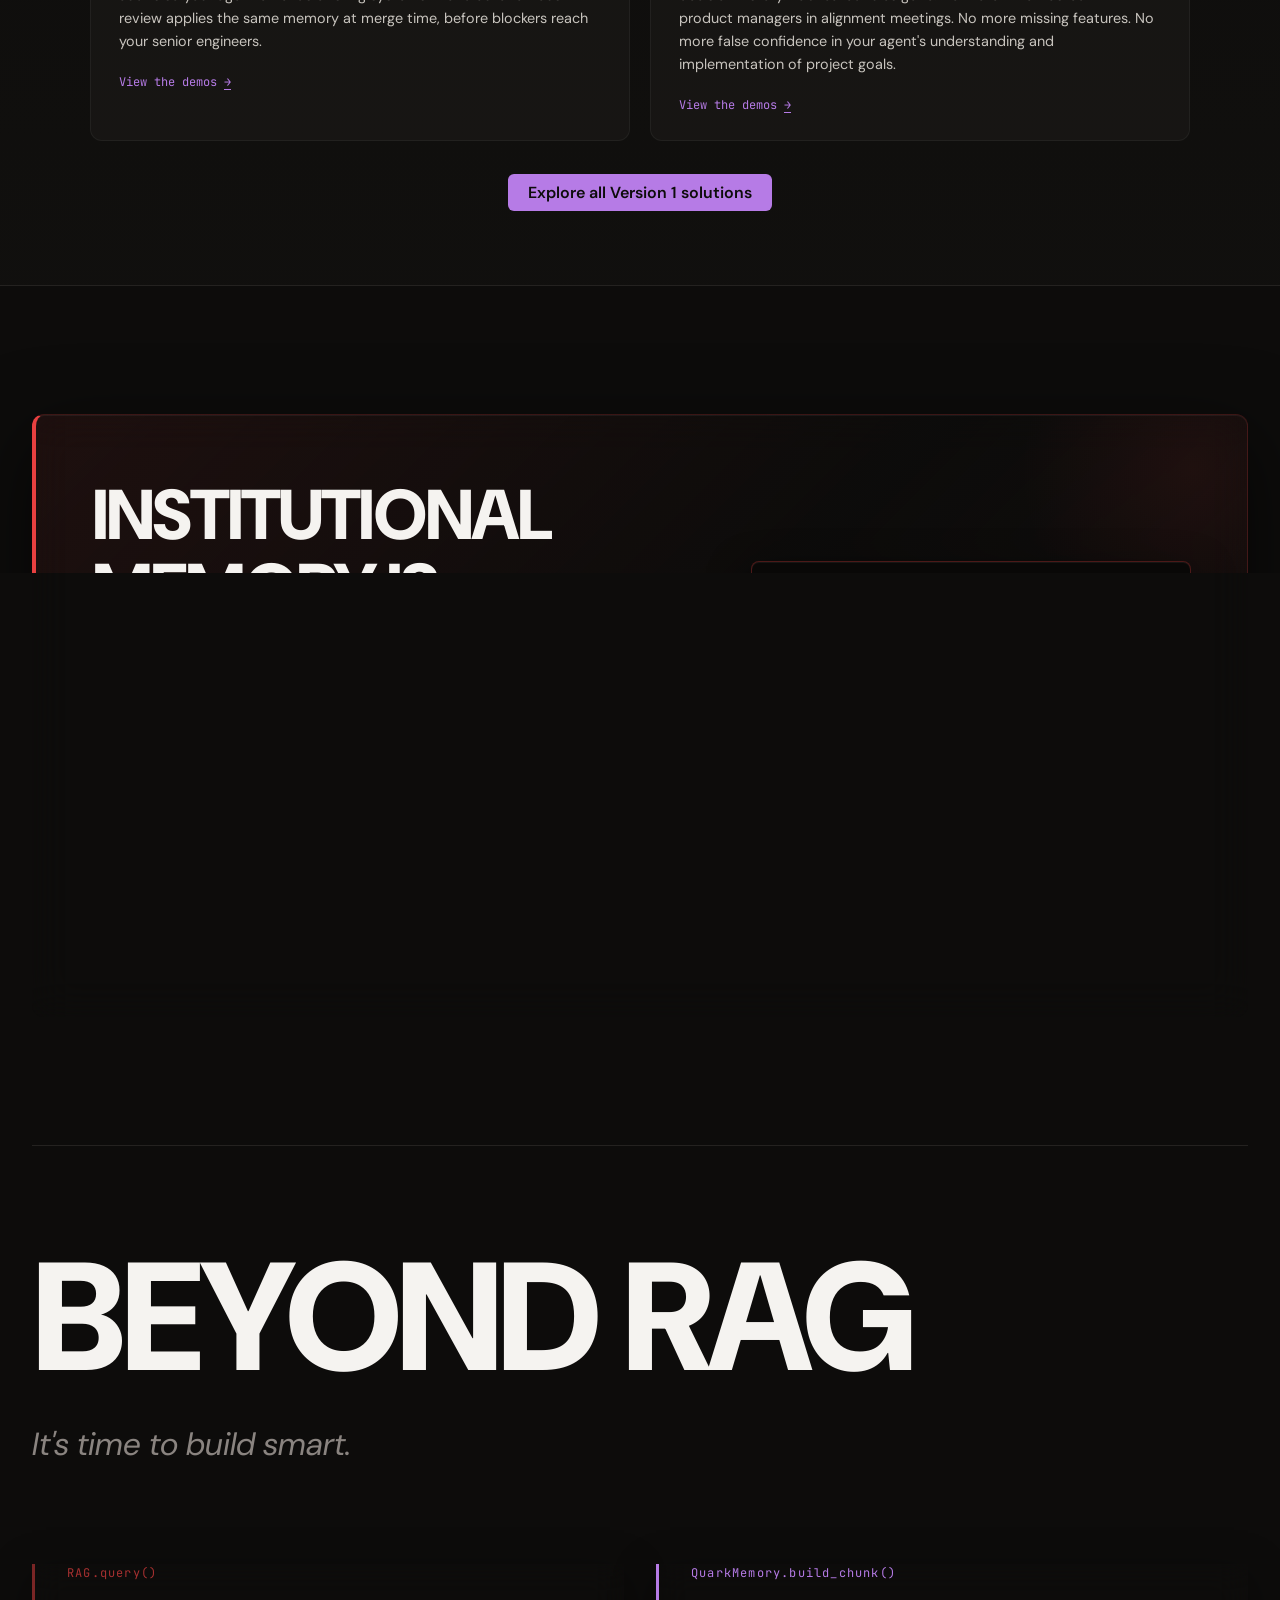
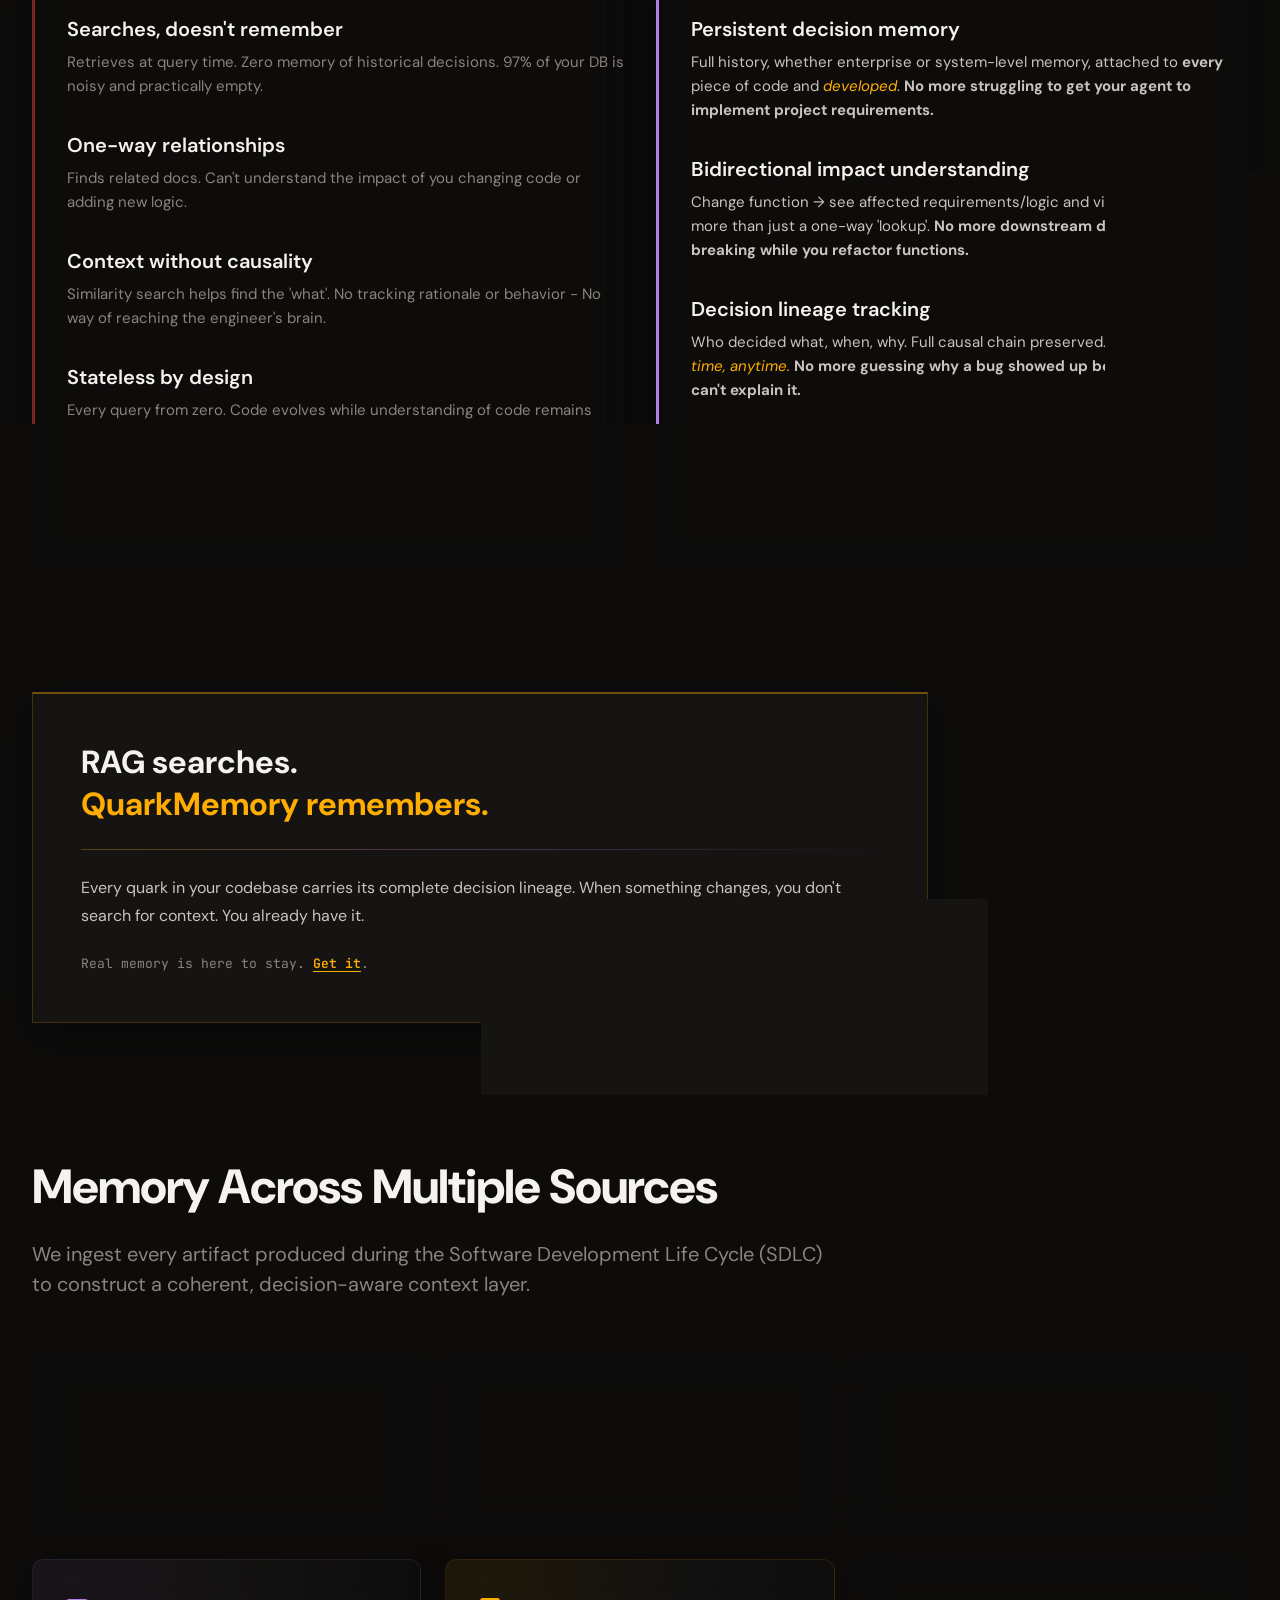
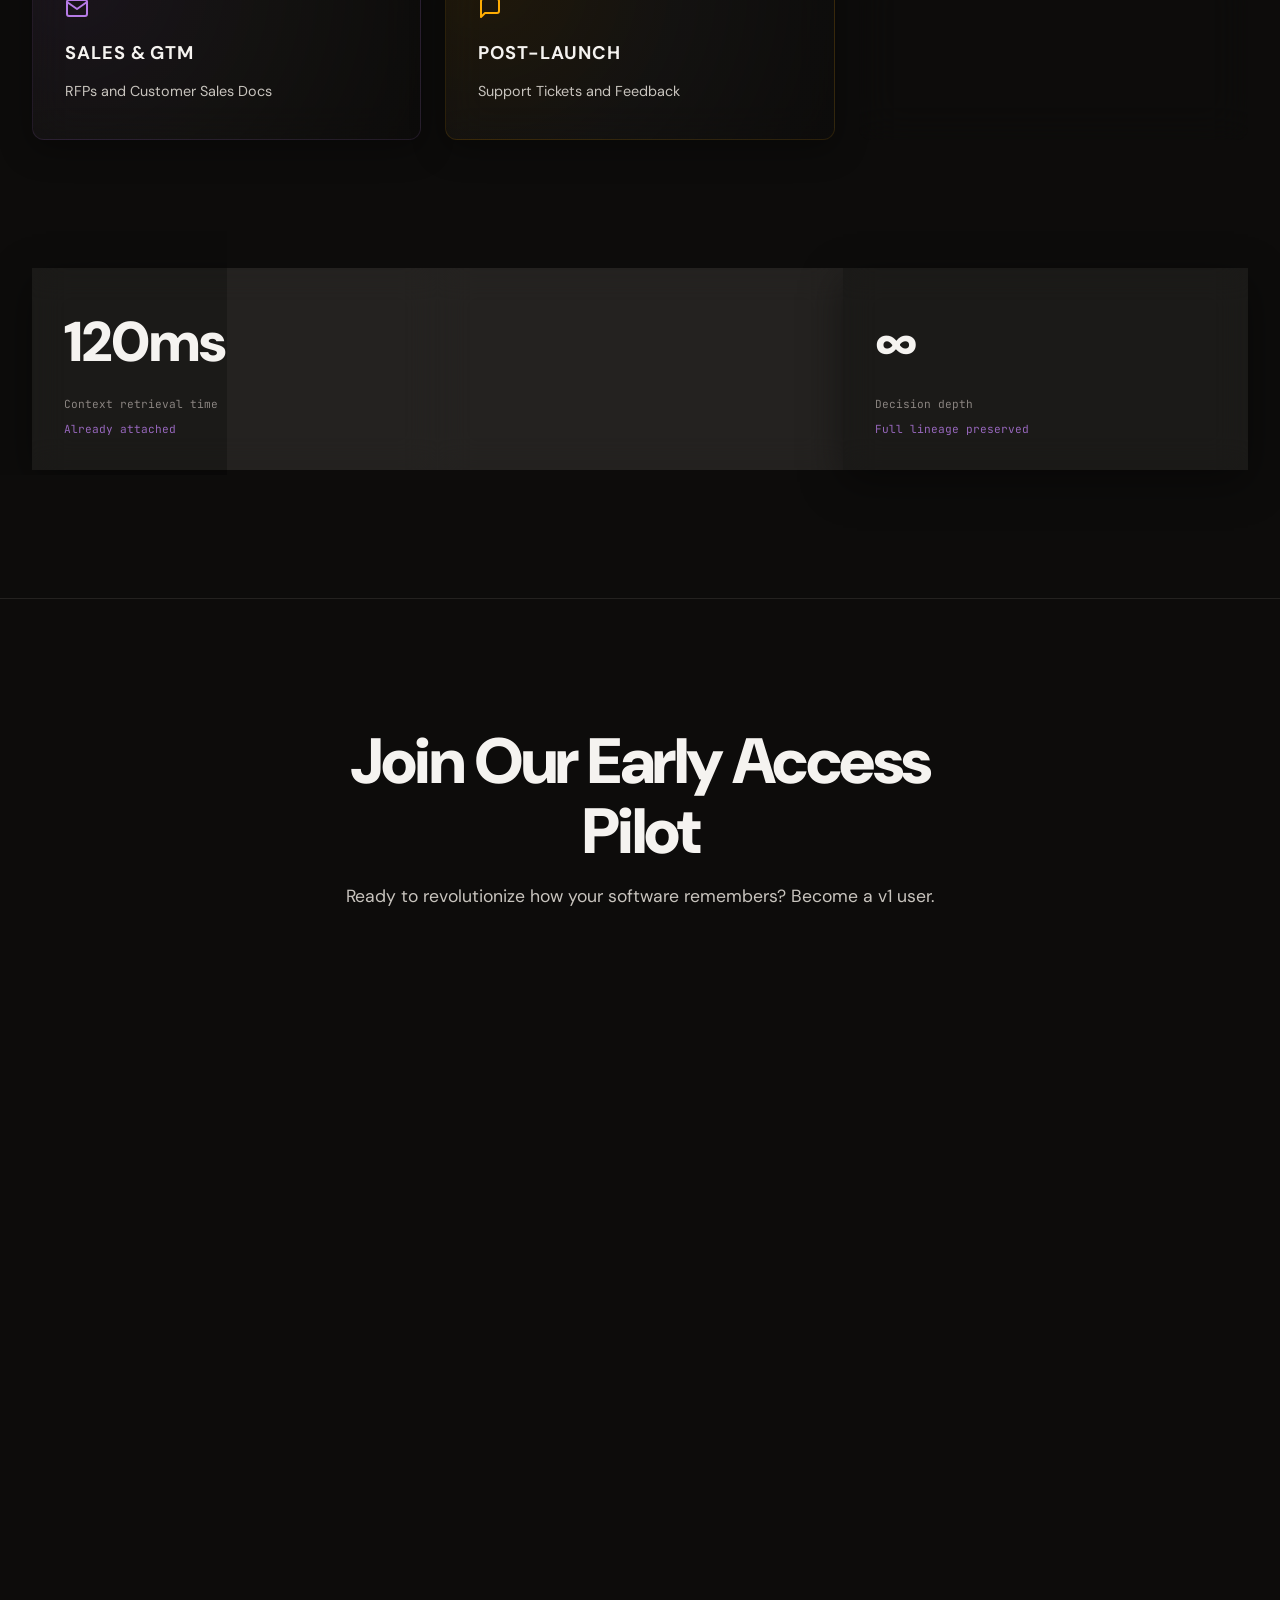
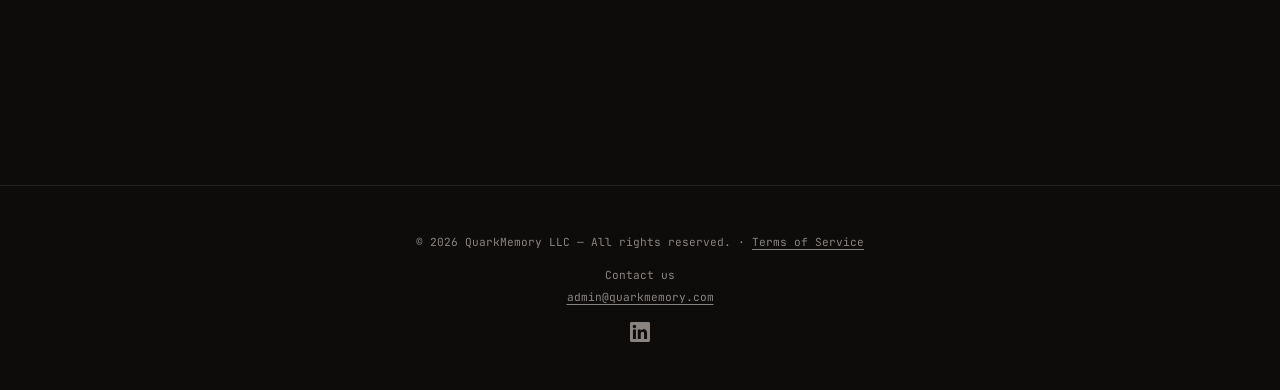
==== commit f36c5186: "take down pricing" ====
--- a/index.html
+++ b/index.html
@@ -1201,7 +1201,9 @@
       <a href="index.html" class="nav-logo"></a>
       <div class="nav-links">
         <a href="index.html" class="active">Home</a>
+        <!-- PRICING TEMPORARILY HIDDEN
         <a href="index.html#pricing">Pricing</a>
+        -->
         <a href="solutions.html">Solutions</a>
         <a href="capabilities.html">Capabilities</a>
         <a href="about.html">About</a>
@@ -1490,6 +1492,7 @@
     </div>
   </section>
 
+  <!-- PRICING TEMPORARILY HIDDEN — restore section + nav links when billing goes live
   <section id="pricing">
     <div class="pricing-inner">
       <div class="pricing-header glass-anim">
@@ -1559,6 +1562,7 @@
       <p class="pricing-footnote">* Pilot limits are informational in v1 — tier enforcement ships separately. Self-serve checkout requires hosted <code>api.quarkmemory.com</code> billing APIs.</p>
     </div>
   </section>
+  -->
 
   <section id="demo" style="padding: 8rem 2rem; border-top: 1px solid var(--border); overflow: hidden;">
     <div class="section-inner" style="max-width: 600px; margin: 0 auto; text-align: center;">
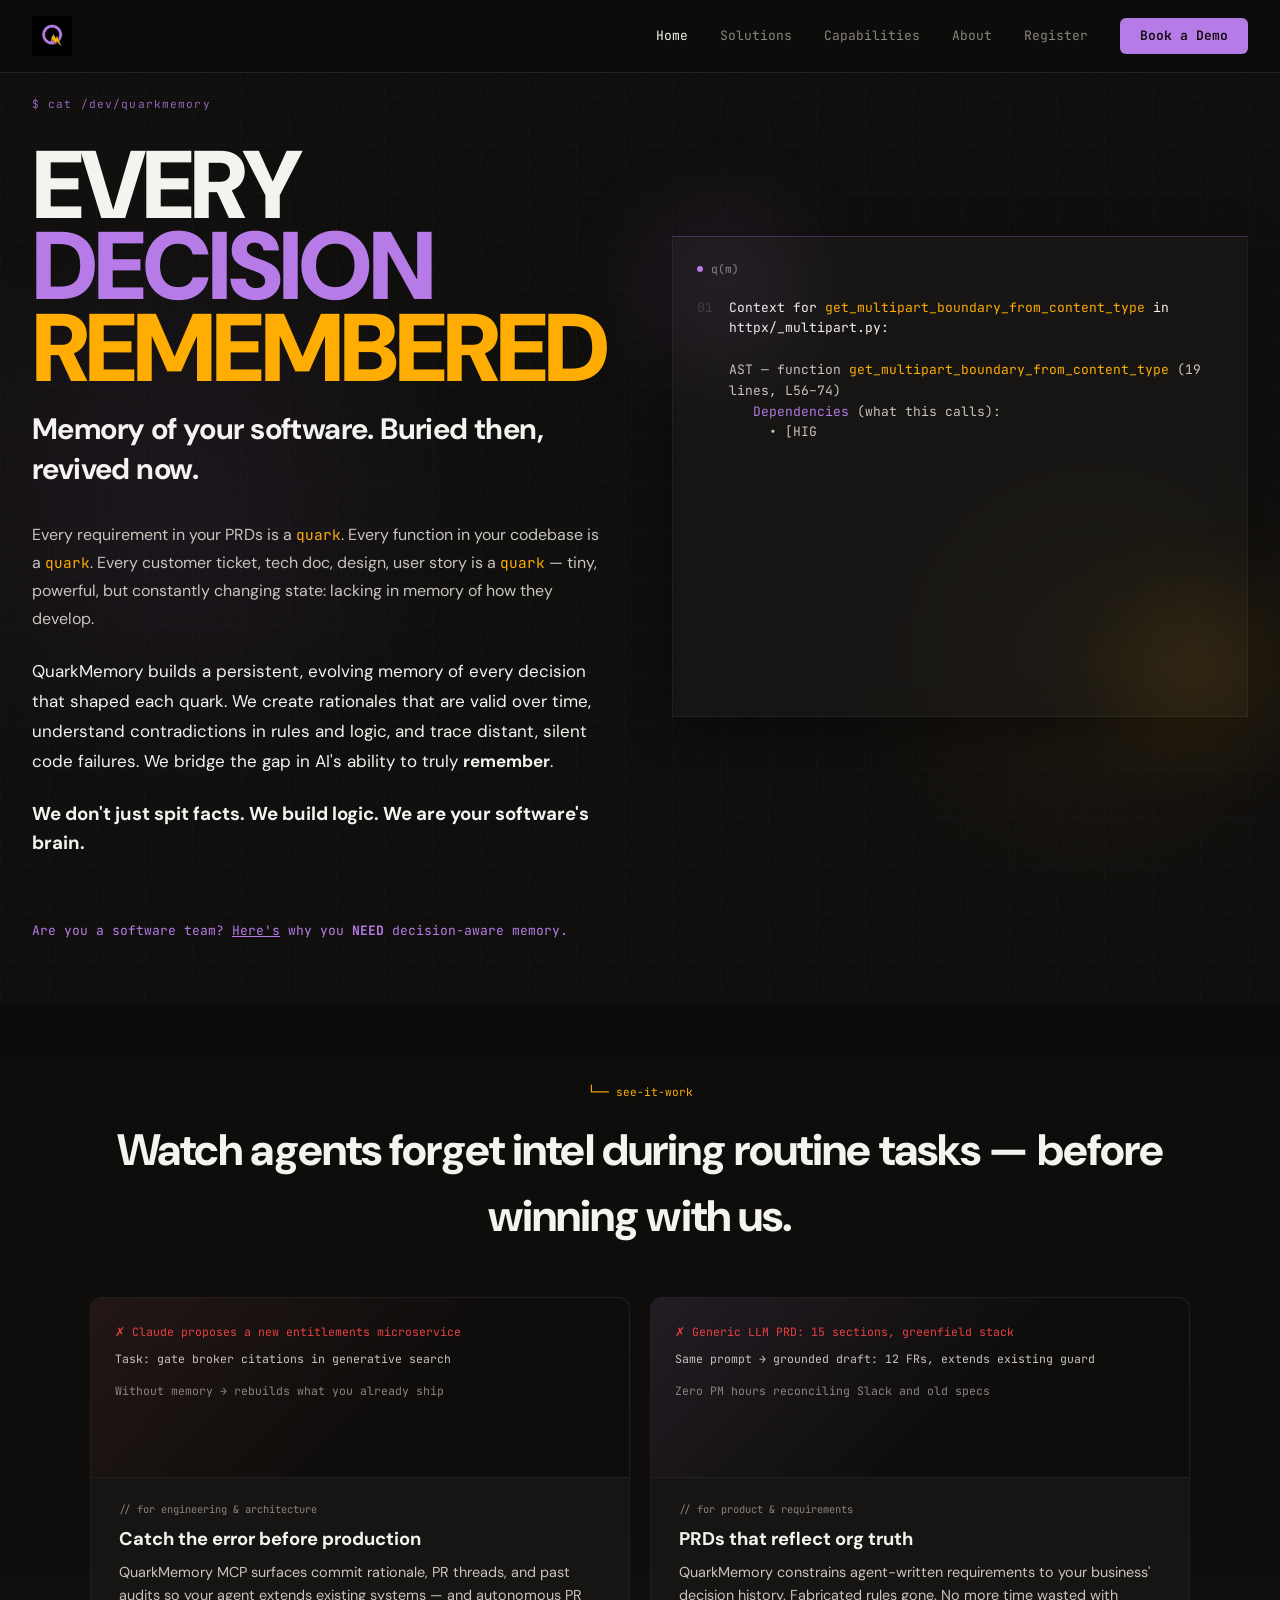
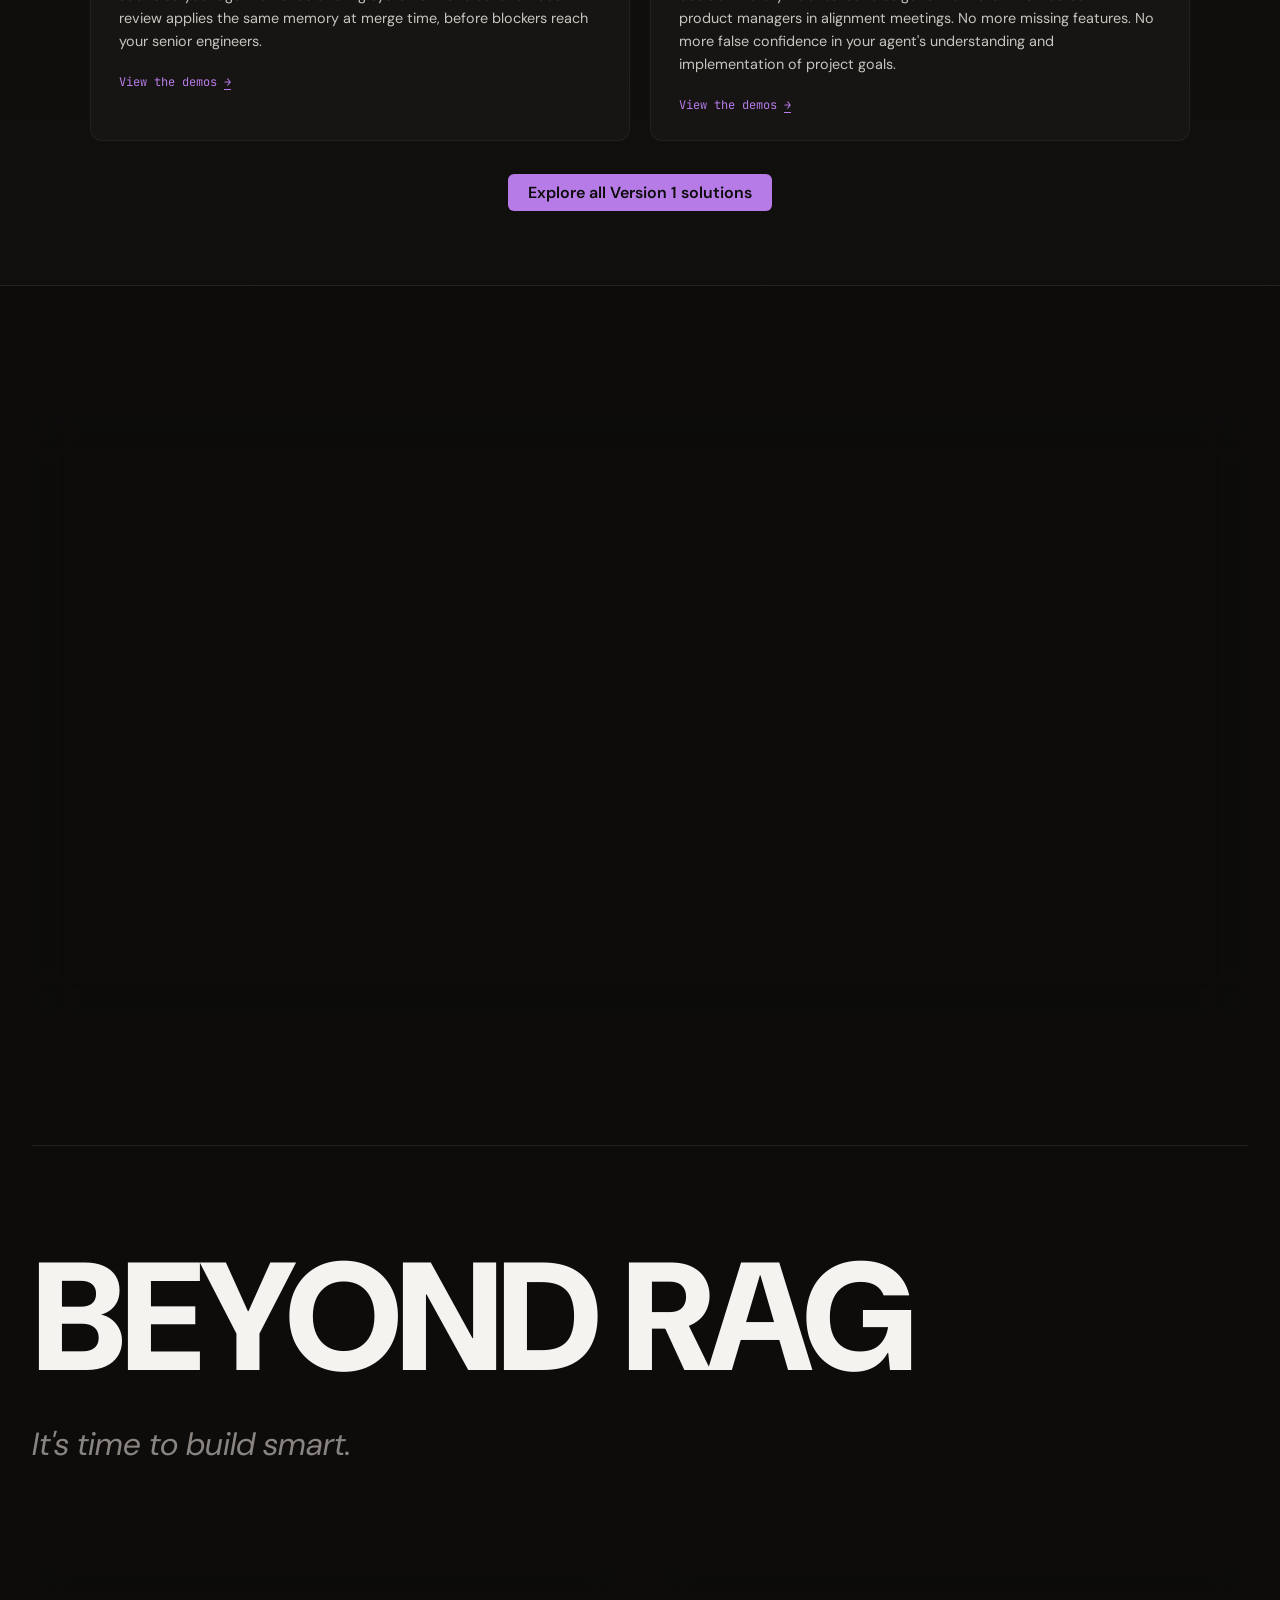
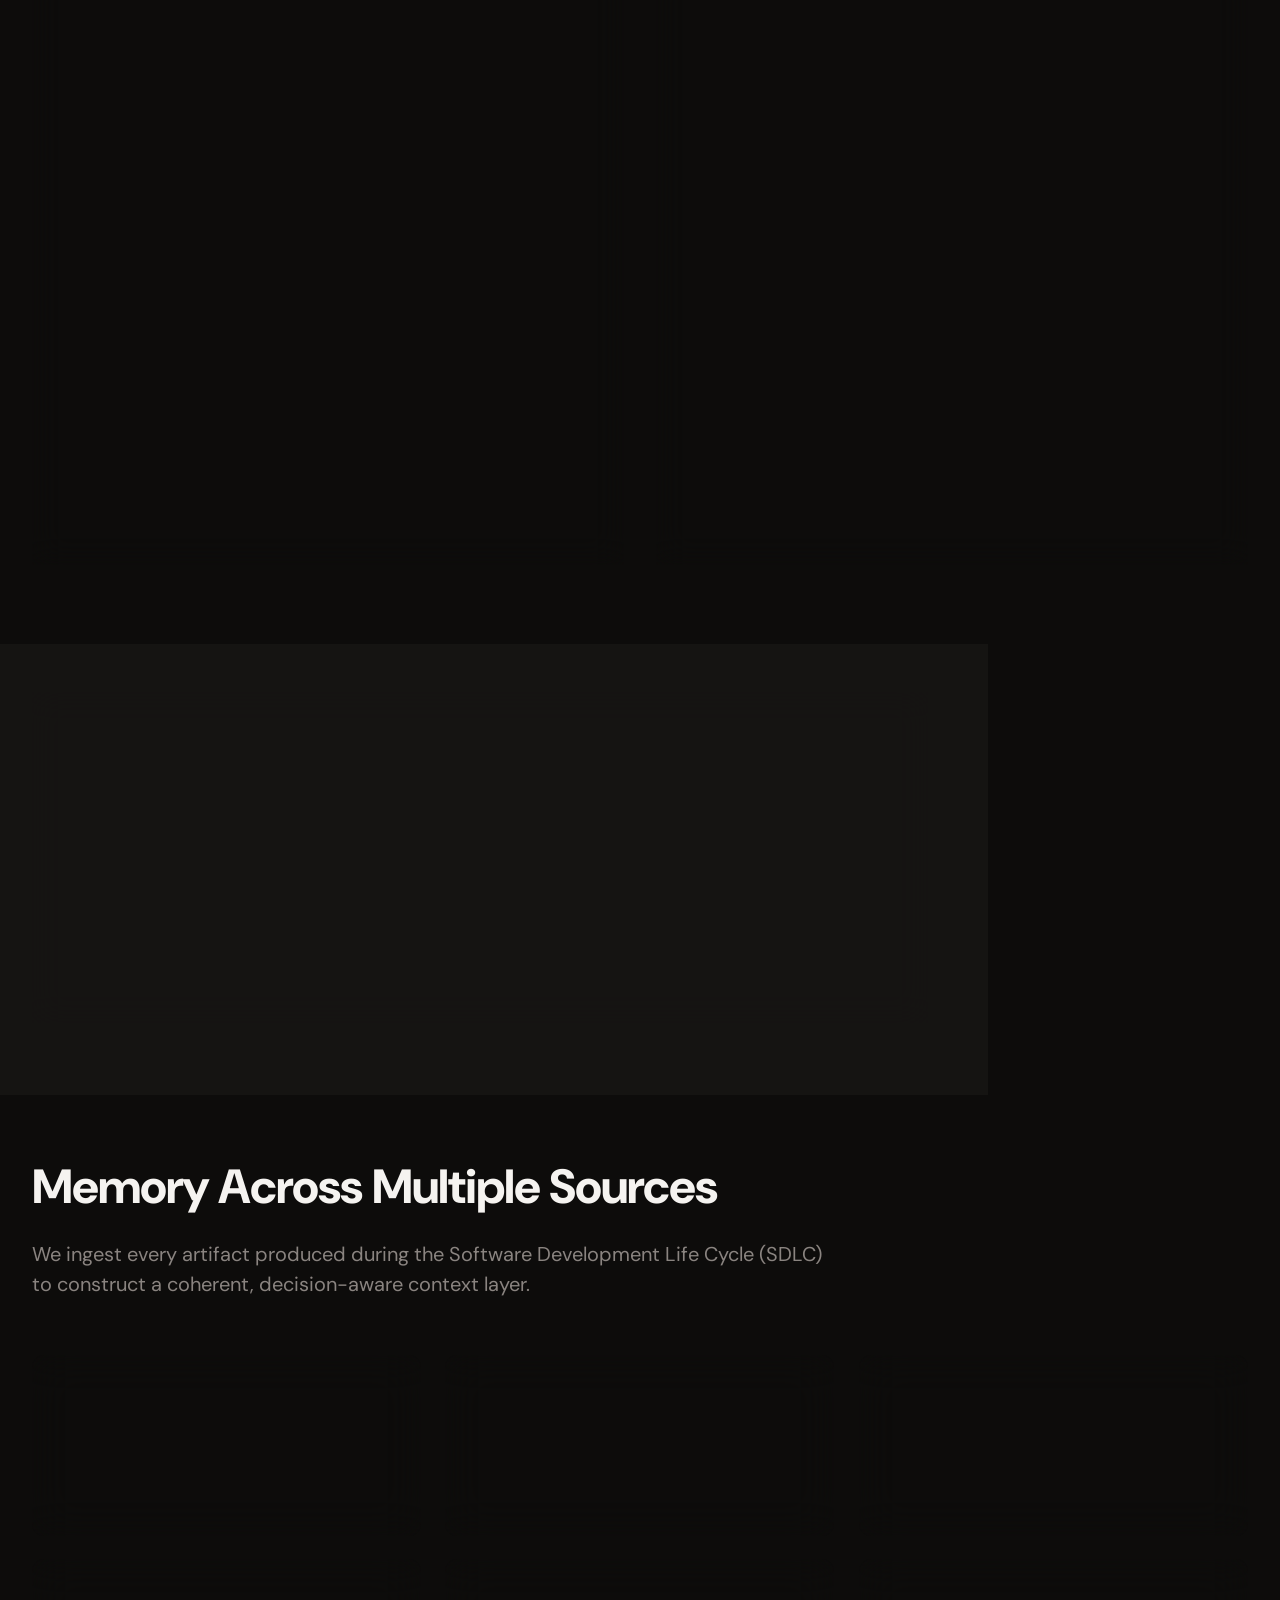
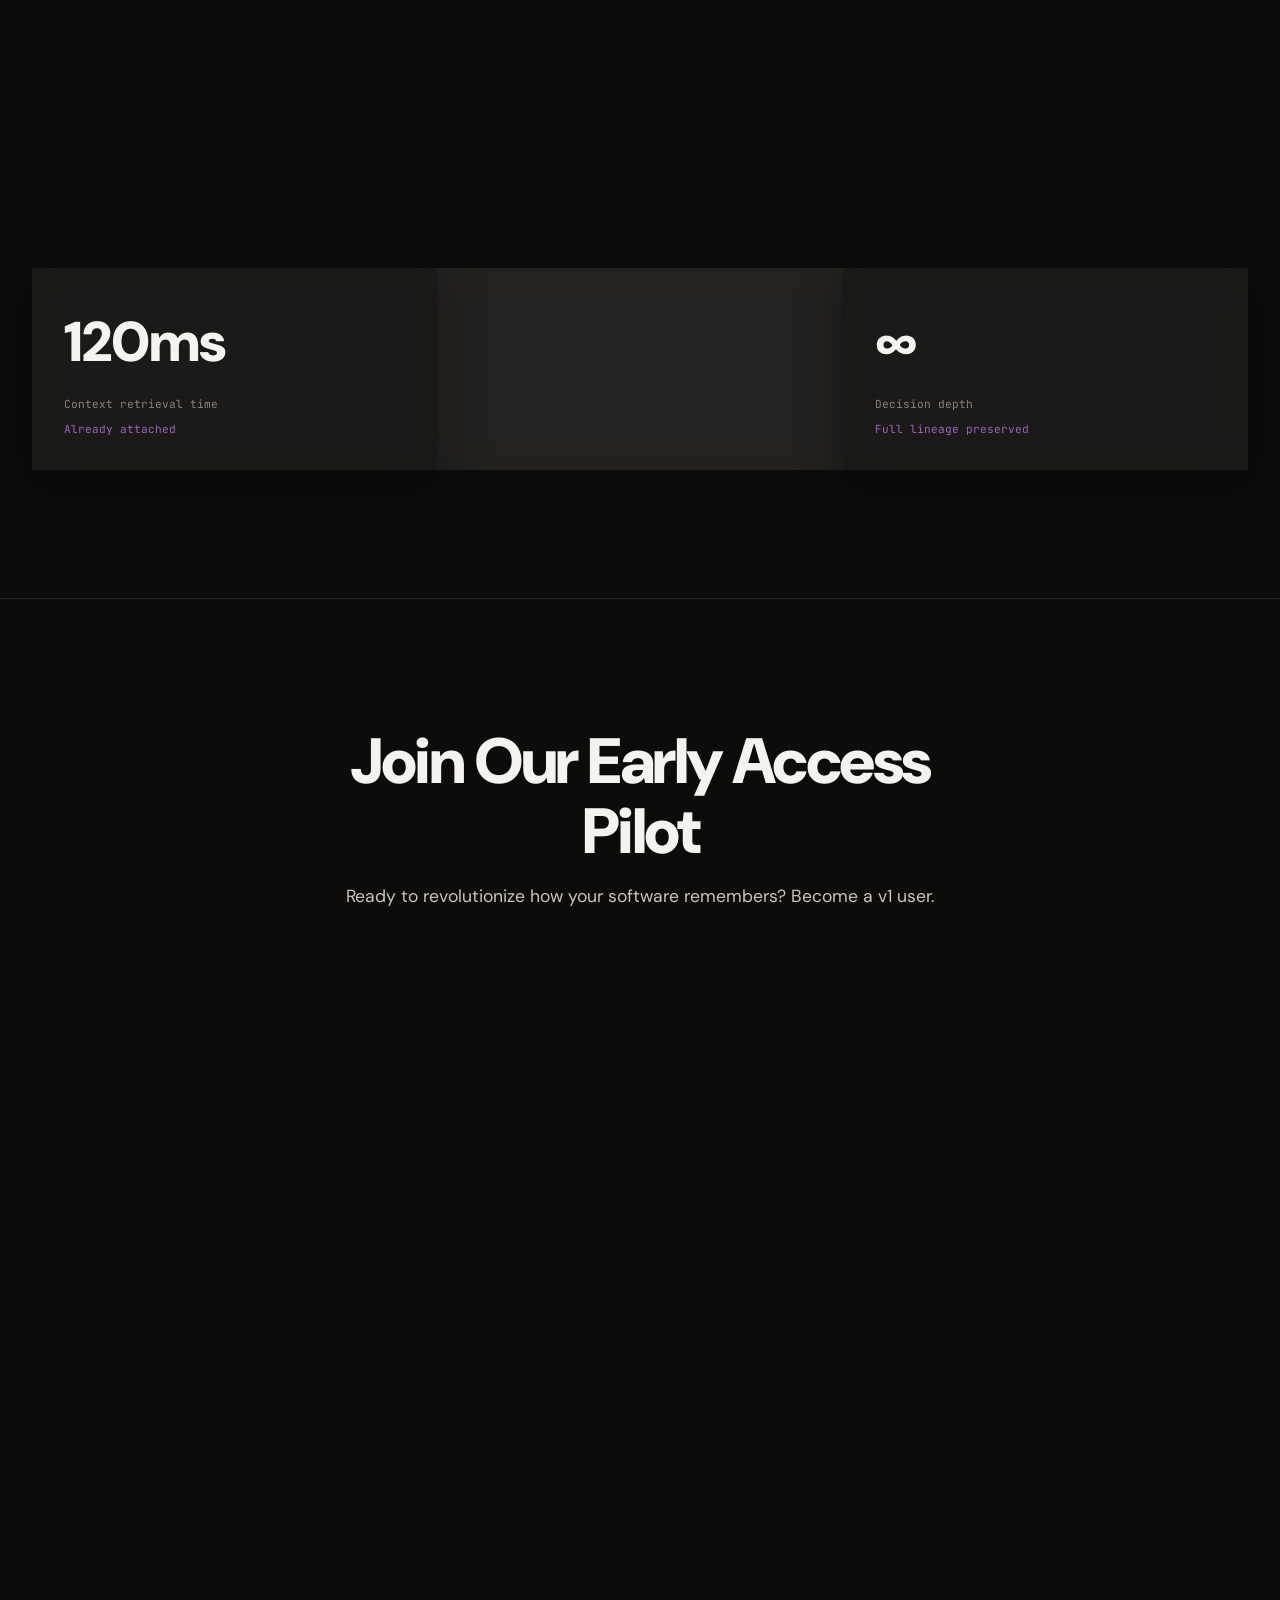
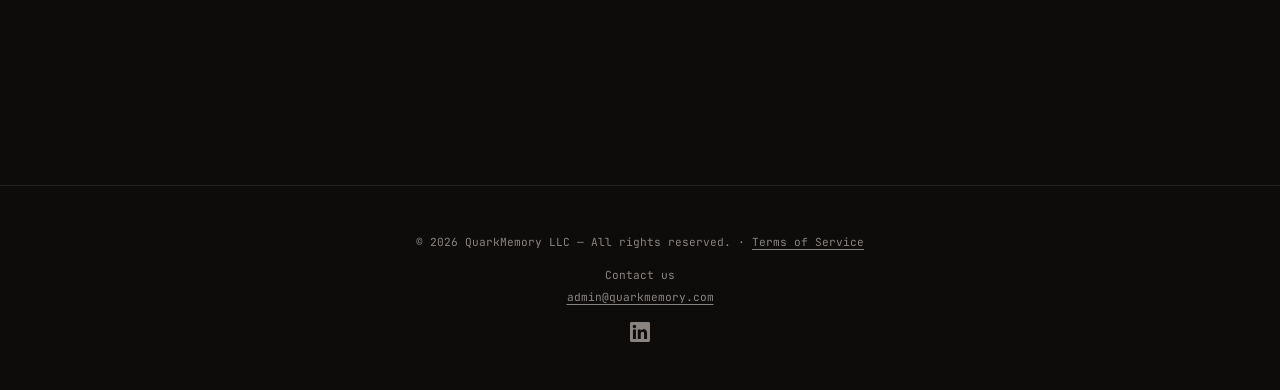
==== commit 64439a99: "website fixes" ====
--- a/index.html
+++ b/index.html
@@ -1196,21 +1196,8 @@
 
 <body>
 
-  <nav>
-    <div class="nav-inner">
-      <a href="index.html" class="nav-logo"></a>
-      <div class="nav-links">
-        <a href="index.html" class="active">Home</a>
-        <!-- PRICING TEMPORARILY HIDDEN
-        <a href="index.html#pricing">Pricing</a>
-        -->
-        <a href="solutions.html">Solutions</a>
-        <a href="capabilities.html">Capabilities</a>
-        <a href="about.html">About</a>
-        <a href="#demo" class="btn-primary">Book a Demo</a>
-      </div>
-    </div>
-  </nav>
+  <nav id="qm-site-nav"></nav>
+  <script src="js/nav.js"></script>
 
   <section id="hero">
     <div class="hero-grid-bg"></div>
